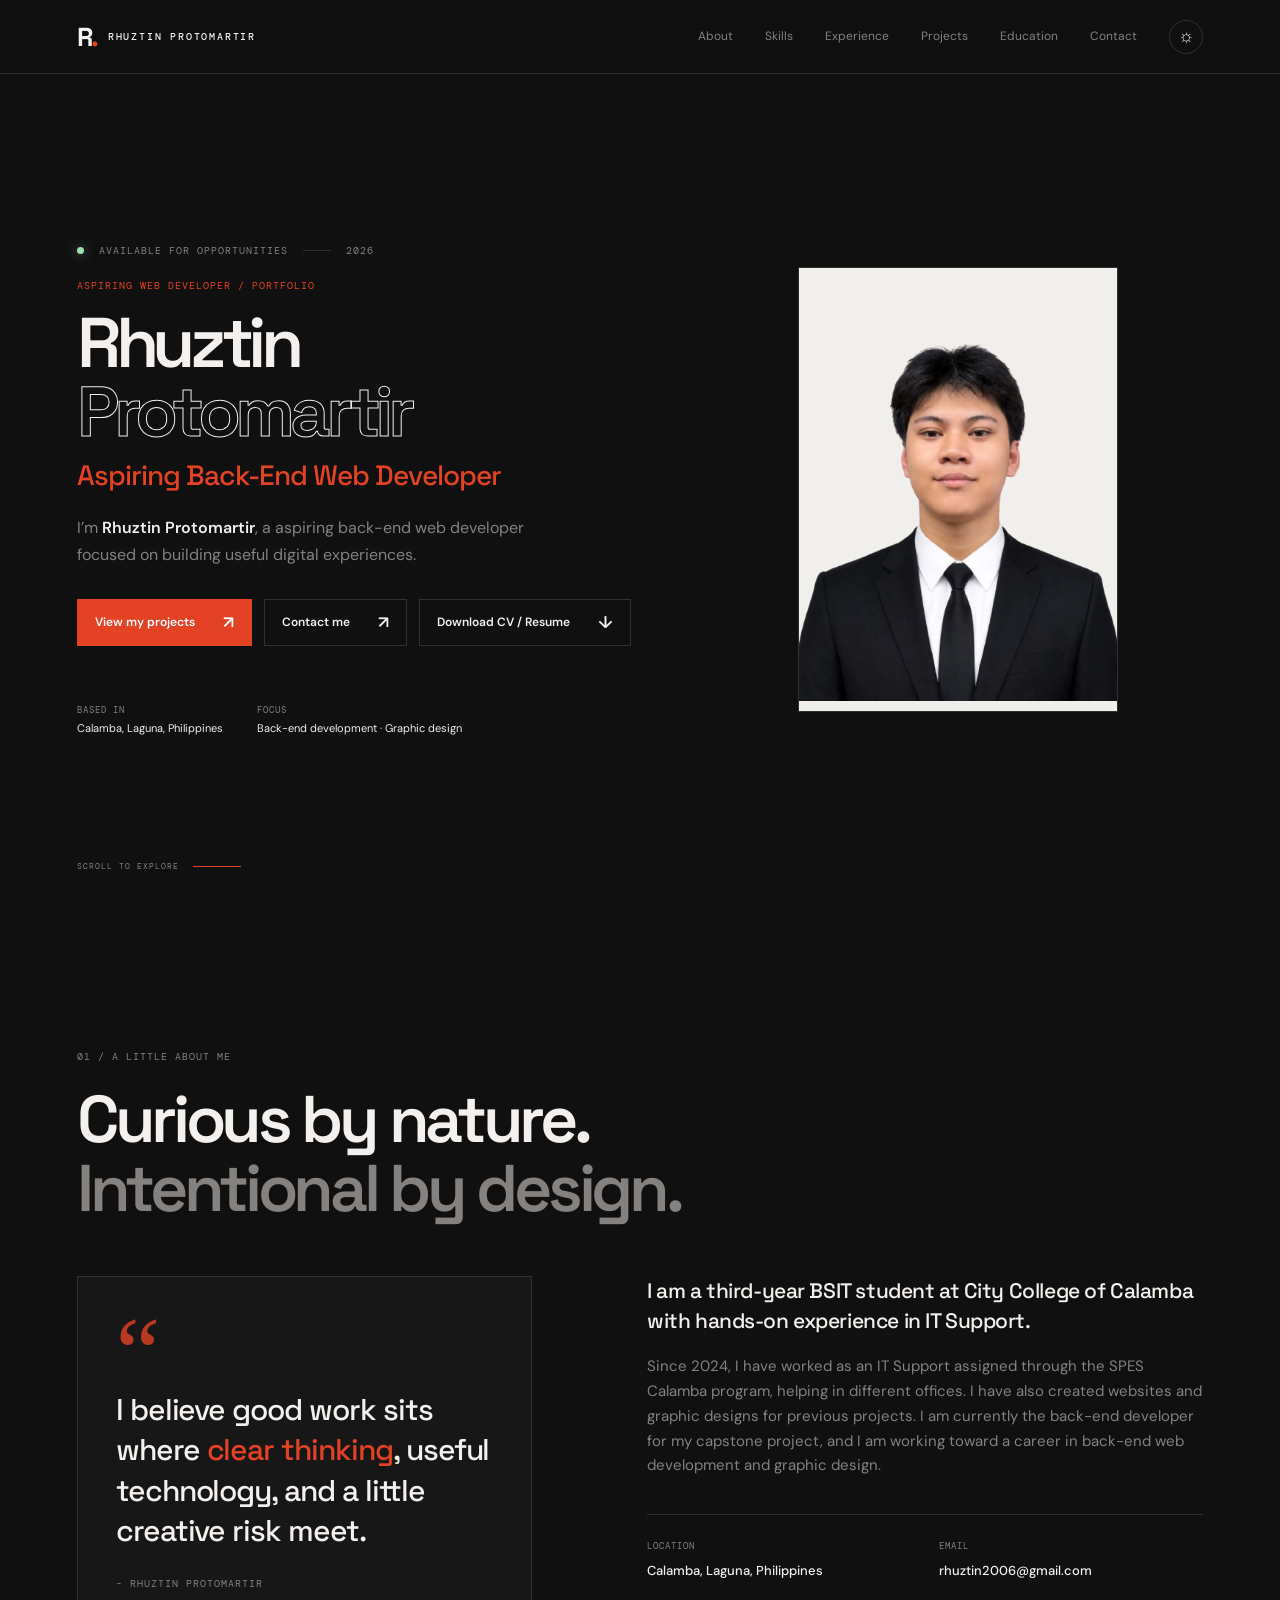
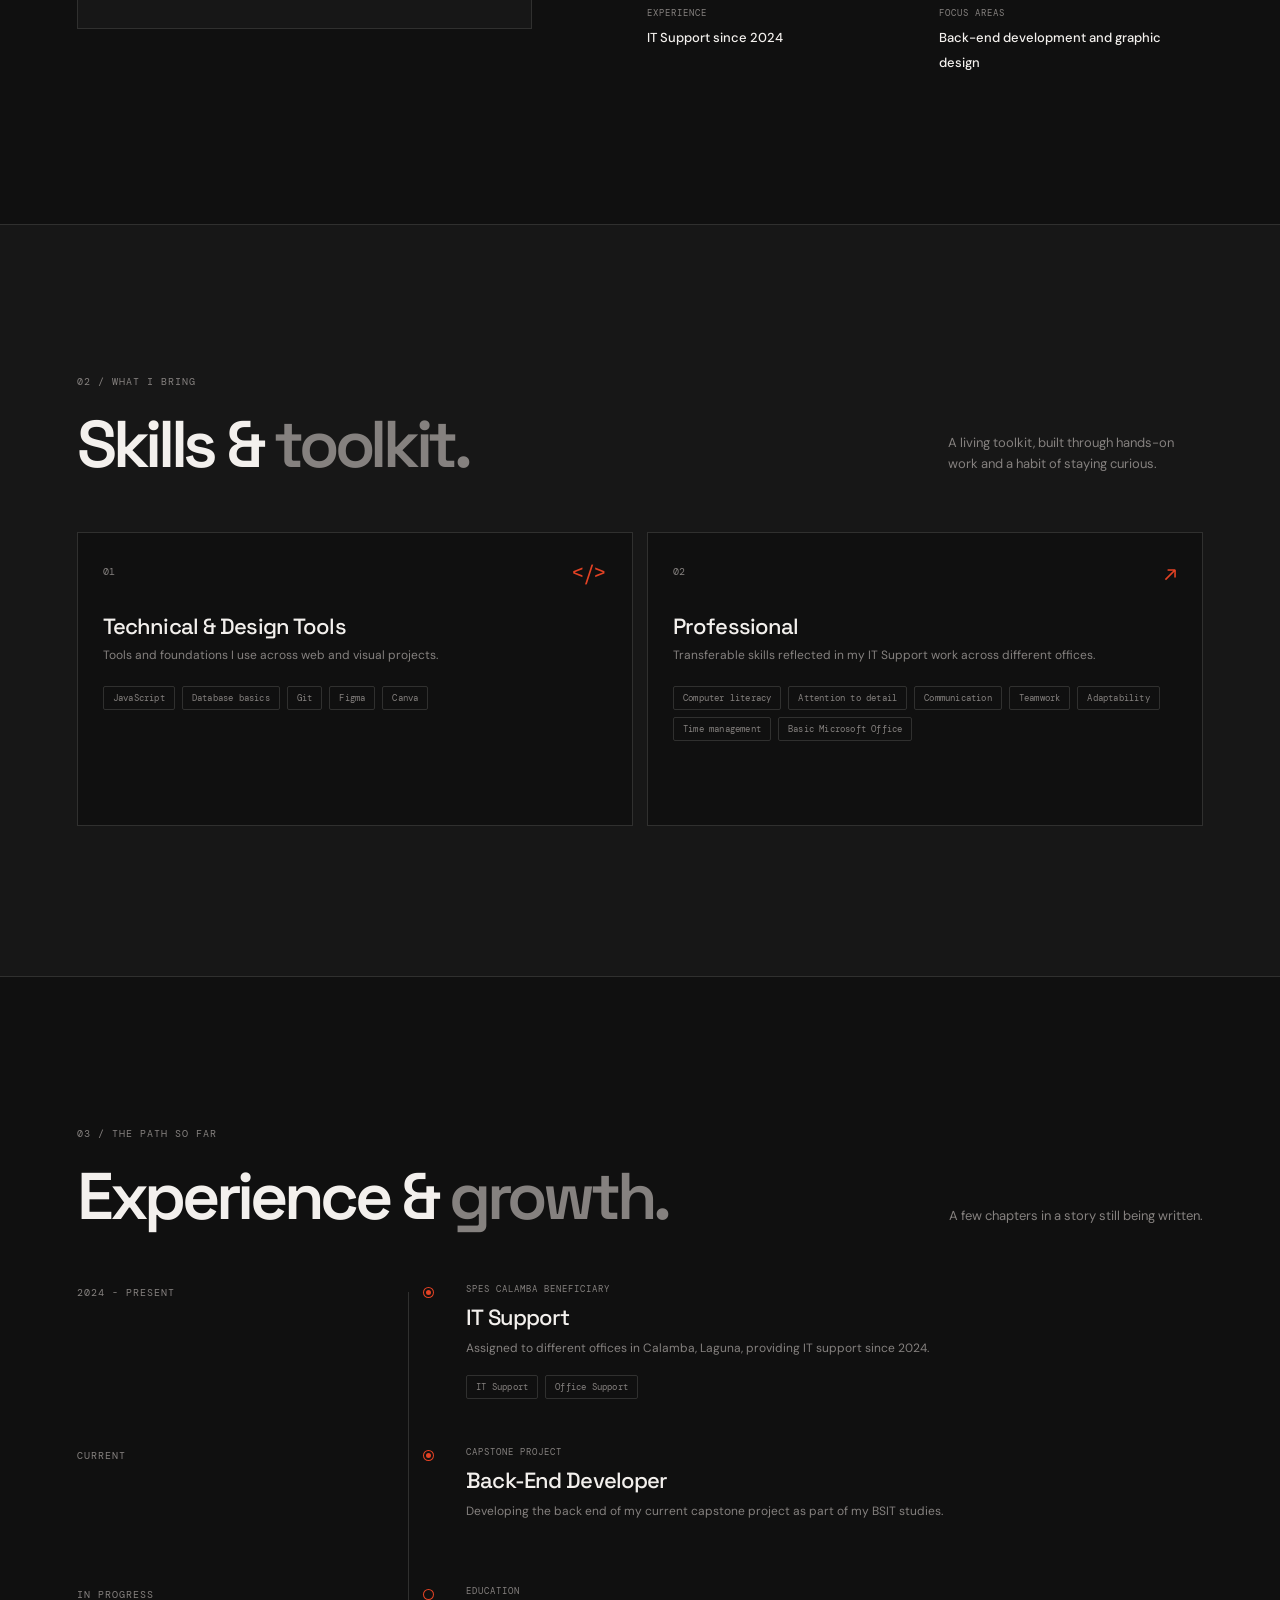
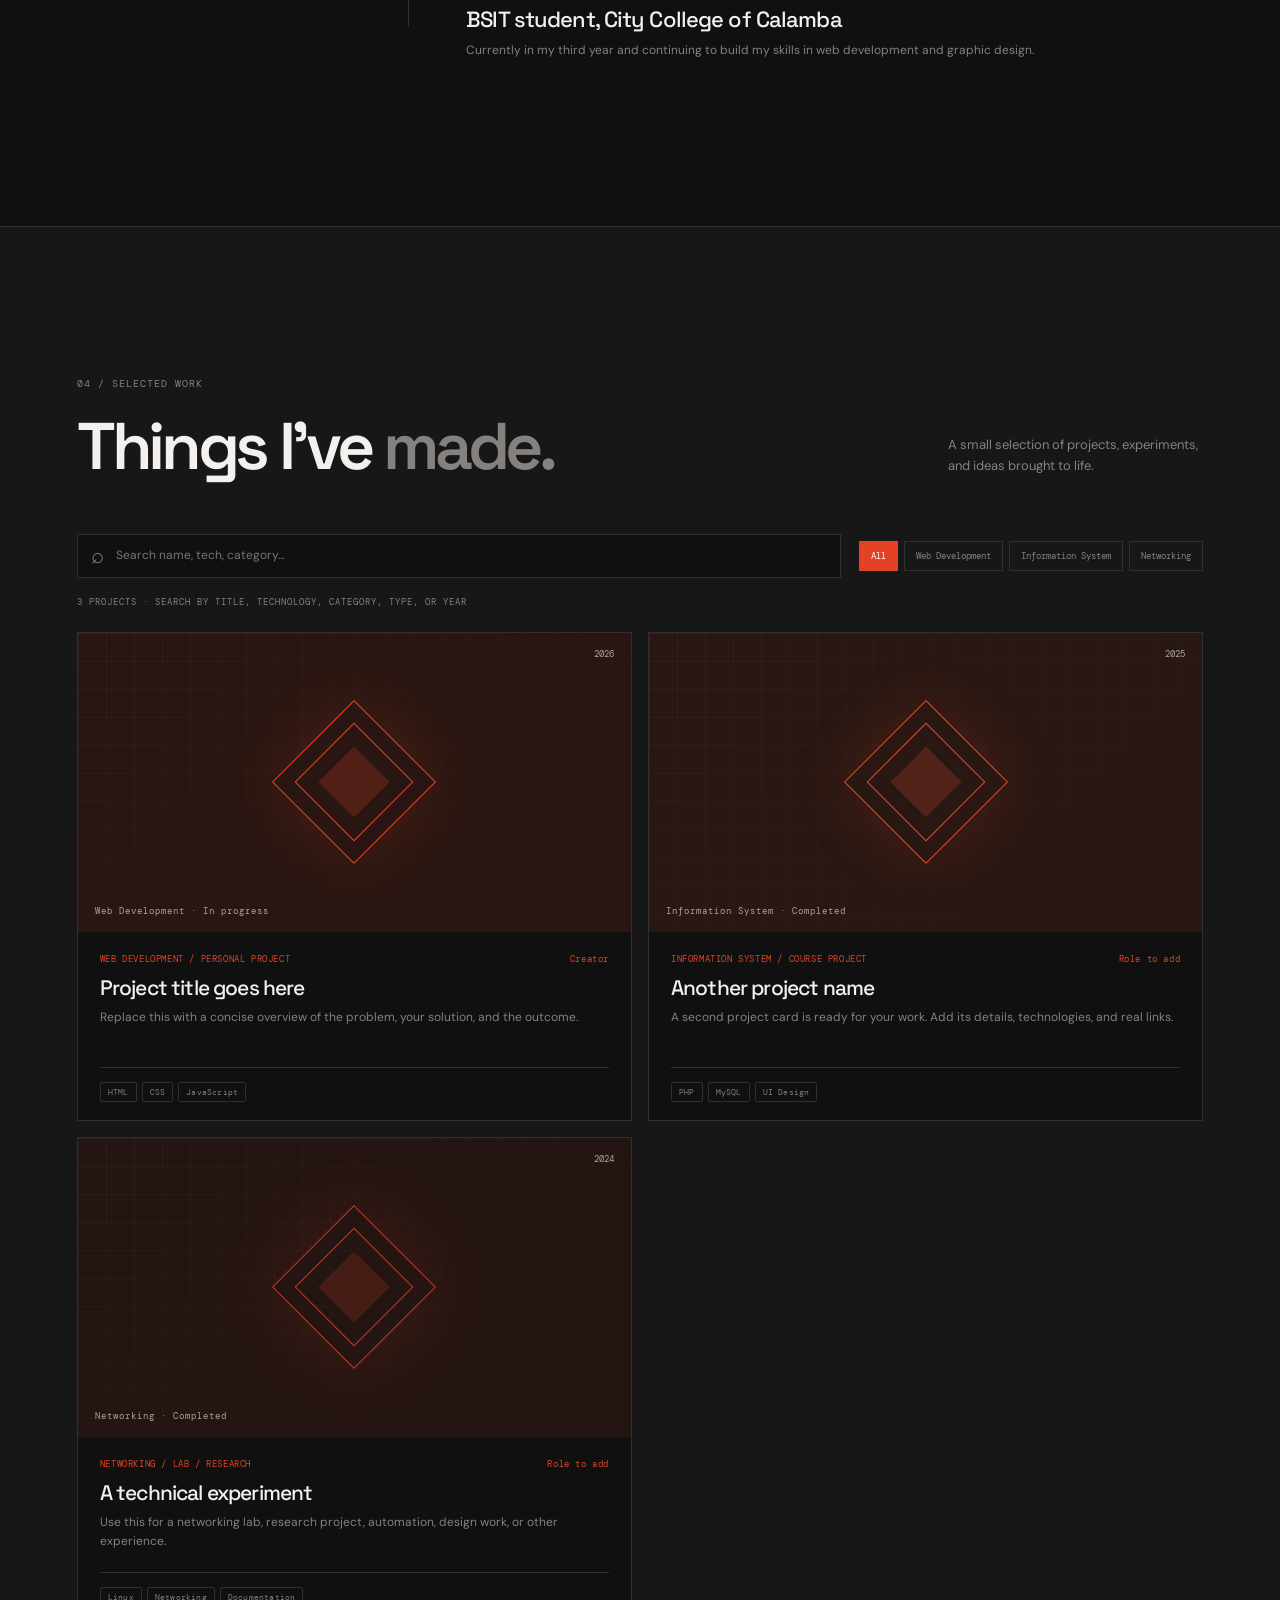
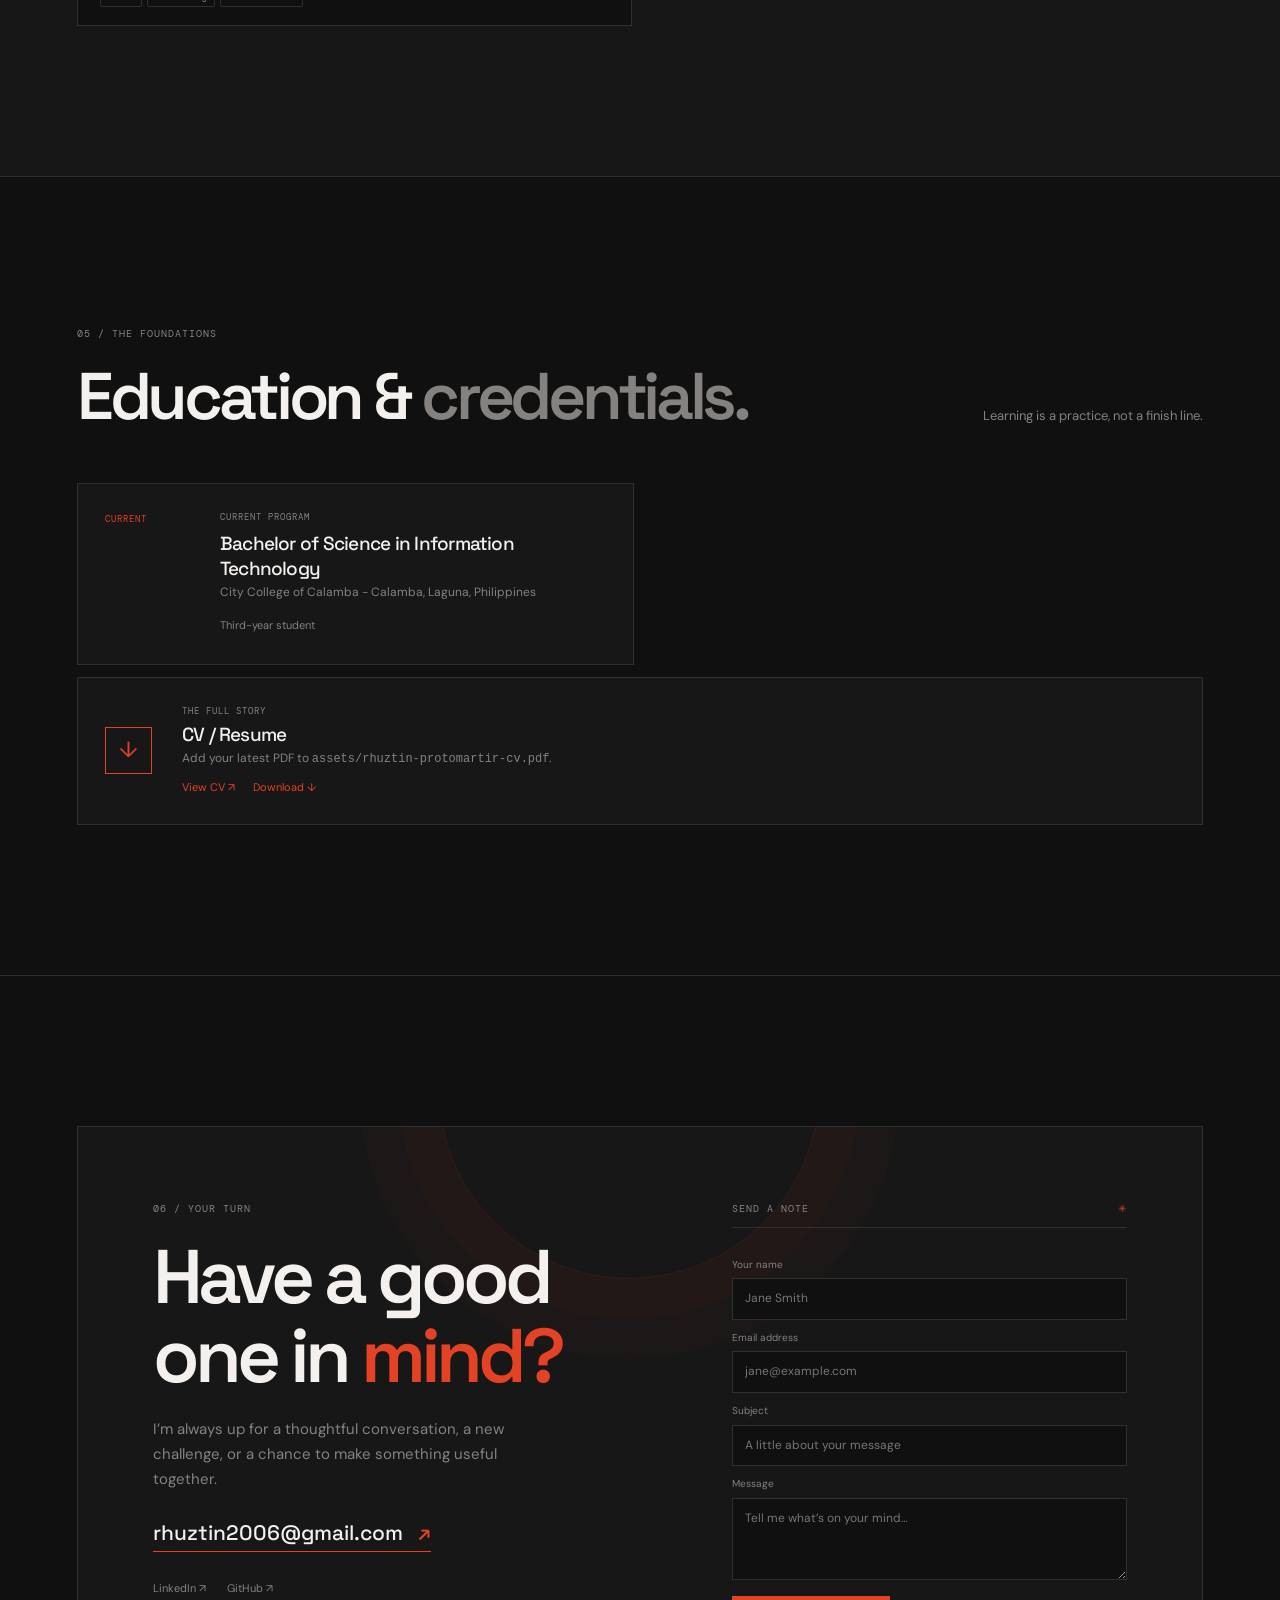
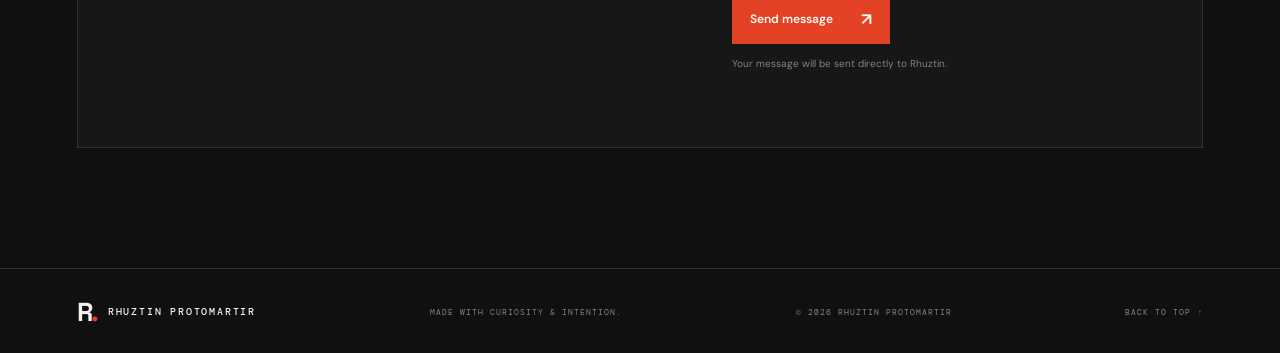
==== index.html @ 4ad75d9d "Replaced Picture" ====
<!doctype html>
<html lang="en">
  <head>
    <meta charset="utf-8">
    <meta name="viewport" content="width=device-width, initial-scale=1">
    <title>Rhuztin Protomartir | Aspiring Back-End Web Developer</title>
    <meta name="description" content="Portfolio of Rhuztin Protomartir, aspiring back-end web developer and graphic designer in Calamba, Laguna.">
    <meta name="keywords" content="portfolio, web development, design, technology">
    <meta name="theme-color" content="#101010">
    <meta property="og:type" content="website">
    <meta property="og:title" content="Rhuztin Protomartir | Aspiring Back-End Web Developer">
    <meta property="og:description" content="Selected work, skills, and experience from Rhuztin Protomartir.">
    <link rel="canonical" href="https://example.com/">
    <link rel="icon" href="assets/favicon.svg" type="image/svg+xml">
    <link rel="stylesheet" href="css/styles.css">
    <script>
      try {
        document.documentElement.dataset.theme =
          localStorage.getItem('portfolio-theme') || 'dark';
      } catch (error) {
        // Storage may be unavailable in private browsing contexts.
      }
    </script>
  </head>
  <body>
    <a class="skip-link" href="#main">Skip to content</a>

    <header class="site-header">
      <a class="brand" href="#home" aria-label="Rhuztin Protomartir, home">
        <span class="brand-mark">R<span>.</span></span>
        <span class="brand-name">RHUZTIN PROTOMARTIR</span>
      </a>

      <button class="menu-toggle" aria-label="Open navigation" aria-expanded="false">
        <span></span>
        <span></span>
      </button>

      <nav class="nav" aria-label="Main navigation">
        <a href="#about">About</a>
        <a href="#skills">Skills</a>
        <a href="#experience">Experience</a>
        <a href="#projects">Projects</a>
        <a href="#education">Education</a>
        <a href="#contact">Contact</a>
        <button class="theme-toggle" aria-label="Switch to light mode" title="Switch theme">
          <span class="theme-icon">☼</span>
        </button>
      </nav>
    </header>

    <main id="main">
      <section class="hero section-wrap" id="home">
        <div class="hero-copy">
          <p class="eyebrow">
            <span class="status-dot"></span>
            AVAILABLE FOR OPPORTUNITIES
            <span class="eyebrow-line"></span>
            2026
          </p>
          <p class="hero-kicker">ASPIRING WEB DEVELOPER / PORTFOLIO</p>
          <h1>
            Rhuztin<br>
            <span class="outline-text">Protomartir</span><br>

          </h1>
          <p class="hero-role">Aspiring Back-End Web Developer</p>
          <p class="hero-intro">
            I’m <strong>Rhuztin Protomartir</strong>, a aspiring back-end web developer focused on building useful digital experiences.
          </p>
          <div class="hero-actions">
            <a class="button button-primary" href="#projects">
              View my projects <span>↗</span>
            </a>
            <a class="button button-quiet" href="#contact">
              Contact me <span>↗</span>
            </a>
            <a class="button button-quiet" href="assets/rhuztin-protomartir-cv.pdf" download>
              Download CV / Resume <span>↓</span>
            </a>
          </div>
          <div class="hero-meta">
            <span>BASED IN<strong>Calamba, Laguna, Philippines</strong></span>
            <span>FOCUS<strong>Back-end development · Graphic design</strong></span>
          </div>
        </div>

        <div class="hero-art profile-art">
          <img class="profile-photo" src="assets/rhuztin-protomartir.png" alt="Professional portrait of Rhuztin Protomartir">
        </div>

        <a class="scroll-cue" href="#about">
          <span>SCROLL TO EXPLORE</span>
          <span class="scroll-line"></span>
        </a>
      </section>

      <section class="about section-wrap section-pad" id="about">
  <div class="section-heading">
    <p class="eyebrow">01 / A LITTLE ABOUT ME</p>
    <h2>Curious by nature.<br><span class="muted">Intentional by design.</span></h2>
  </div>
  <div class="about-grid">
    <div class="about-note">
      <span class="note-mark">“</span>
      <p>I believe good work sits where <em>clear thinking</em>, useful technology, and a little creative risk meet.</p>
      <span class="note-signature">- RHUZTIN PROTOMARTIR</span>
    </div>
    <div class="about-copy">
      <p class="lead">I am a third-year BSIT student at City College of Calamba with hands-on experience in IT Support.</p>
      <p>Since 2024, I have worked as an IT Support assigned through the SPES Calamba program, helping in different offices. I have also created websites and graphic designs for previous projects. I am currently the back-end developer for my capstone project, and I am working toward a career in back-end web development and graphic design.</p>
      <div class="facts-grid">
        <div><span>LOCATION</span><strong>Calamba, Laguna, Philippines</strong></div>
        <div><span>EMAIL</span><strong><a href="mailto:rhuztin2006@gmail.com">rhuztin2006@gmail.com</a></strong></div>
        <div><span>EXPERIENCE</span><strong>IT Support since 2024</strong></div>
        <div><span>FOCUS AREAS</span><strong>Back-end development and graphic design</strong></div>
      </div>
    </div>
  </div>
</section>

      <section class="skills section-wrap section-pad" id="skills">
        <div class="section-heading heading-row">
          <div>
            <p class="eyebrow">02 / WHAT I BRING</p>
            <h2>Skills &amp; <span class="muted">toolkit.</span></h2>
          </div>
          <p class="section-aside">A living toolkit, built through hands-on work and a habit of staying curious.</p>
        </div>
        <div class="skill-groups">
  <article class="skill-group">
    <div class="group-top"><span>01</span><span class="group-icon">&lt;/&gt;</span></div>
    <h3>Technical &amp; Design Tools</h3>
    <p>Tools and foundations I use across web and visual projects.</p>
    <div class="tags">
      <span>JavaScript</span>
      <span>Database basics</span>
      <span>Git</span>
      <span>Figma</span>
      <span>Canva</span>
    </div>
  </article>
  <article class="skill-group">
    <div class="group-top"><span>02</span><span class="group-icon">↗</span></div>
    <h3>Professional</h3>
    <p>Transferable skills reflected in my IT Support work across different offices.</p>
    <div class="tags">
      <span>Computer literacy</span>
      <span>Attention to detail</span>
      <span>Communication</span>
      <span>Teamwork</span>
      <span>Adaptability</span>
      <span>Time management</span>
      <span>Basic Microsoft Office</span>
    </div>
  </article>
</div>
      </section>

      <section class="experience section-wrap section-pad" id="experience">
  <div class="section-heading heading-row">
    <div>
      <p class="eyebrow">03 / THE PATH SO FAR</p>
      <h2>Experience &amp; <span class="muted">growth.</span></h2>
    </div>
    <p class="section-aside">A few chapters in a story still being written.</p>
  </div>
  <div class="timeline">
    <article class="timeline-item">
      <div class="timeline-date">2024 - PRESENT</div>
      <div class="timeline-marker"></div>
      <div class="timeline-content">
        <p class="eyebrow">SPES CALAMBA BENEFICIARY</p>
        <h3>IT Support</h3>
        <p>Assigned to different offices in Calamba, Laguna, providing IT support since 2024.</p>
        <div class="tags"><span>IT Support</span><span>Office Support</span></div>
      </div>
    </article>
    <article class="timeline-item">
      <div class="timeline-date">CURRENT</div>
      <div class="timeline-marker"></div>
      <div class="timeline-content">
        <p class="eyebrow">CAPSTONE PROJECT</p>
        <h3>Back-End Developer</h3>
        <p>Developing the back end of my current capstone project as part of my BSIT studies.</p>
      </div>
    </article>
    <article class="timeline-item">
      <div class="timeline-date">IN PROGRESS</div>
      <div class="timeline-marker marker-hollow"></div>
      <div class="timeline-content">
        <p class="eyebrow">EDUCATION</p>
        <h3>BSIT student, City College of Calamba</h3>
        <p>Currently in my third year and continuing to build my skills in web development and graphic design.</p>
      </div>
    </article>
  </div>
</section>

      <section class="projects section-wrap section-pad" id="projects">
        <div class="section-heading heading-row">
          <div>
            <p class="eyebrow">04 / SELECTED WORK</p>
            <h2>Things I’ve <span class="muted">made.</span></h2>
          </div>
          <p class="section-aside">A small selection of projects, experiments, and ideas brought to life.</p>
        </div>
        <div class="project-tools">
          <label class="search-box">
            <span aria-hidden="true">⌕</span>
            <input id="project-search" type="search" placeholder="Search name, tech, category…" aria-label="Search projects">
          </label>
          <div class="filter-list" id="project-filters" aria-label="Filter projects by category"></div>
          <span class="result-count" id="result-count" aria-live="polite"></span>
        </div>
        <div class="project-grid" id="project-grid"></div>
        <p class="empty-state" id="empty-state" hidden>No projects match that search. Try another term or filter.</p>
      </section>

      <section class="education section-wrap section-pad" id="education">
  <div class="section-heading heading-row">
    <div>
      <p class="eyebrow">05 / THE FOUNDATIONS</p>
      <h2>Education &amp; <span class="muted">credentials.</span></h2>
    </div>
    <p class="section-aside">Learning is a practice, not a finish line.</p>
  </div>
  <div class="education-grid">
    <article class="education-card">
      <span class="edu-year">CURRENT</span>
      <div>
        <p class="eyebrow">CURRENT PROGRAM</p>
        <h3>Bachelor of Science in Information Technology</h3>
        <p>City College of Calamba - Calamba, Laguna, Philippines</p>
        <span class="edu-detail">Third-year student</span>
      </div>
    </article>
    <article class="education-card cv-card">
      <span class="cv-icon">↓</span>
      <div>
        <p class="eyebrow">THE FULL STORY</p>
        <h3>CV / Resume</h3>
        <p>Add your latest PDF to <code>assets/rhuztin-protomartir-cv.pdf</code>.</p>
        <div class="cv-actions">
          <a class="text-link" href="assets/rhuztin-protomartir-cv.pdf" target="_blank" rel="noopener">View CV ↗</a>
          <a class="text-link" href="assets/rhuztin-protomartir-cv.pdf" download>Download ↓</a>
        </div>
      </div>
    </article>
  </div>
</section>

      <section class="contact section-wrap section-pad" id="contact">
        <div class="contact-panel">
          <div class="contact-copy">
            <p class="eyebrow">06 / YOUR TURN</p>
            <h2>Have a good<br>one in <span class="accent">mind?</span></h2>
            <p>I’m always up for a thoughtful conversation, a new challenge, or a chance to make something useful together.</p>
            <a class="contact-email" href="mailto:rhuztin2006@gmail.com">rhuztin2006@gmail.com <span>↗</span></a>
            <div class="social-links">
              <a href="https://www.linkedin.com/" target="_blank" rel="noopener">LinkedIn ↗</a>
              <a href="https://github.com/" target="_blank" rel="noopener">GitHub ↗</a>
            </div>
          </div>
          <form class="contact-form" id="contact-form">
            <p class="form-heading">SEND A NOTE <span>✳</span></p>
            <label for="contact-name">Your name</label>
            <input id="contact-name" name="name" autocomplete="name" required maxlength="100" placeholder="Jane Smith">
            <label for="contact-email">Email address</label>
            <input id="contact-email" name="email" type="email" autocomplete="email" required maxlength="254" placeholder="jane@example.com">
            <label for="contact-subject">Subject</label>
            <input id="contact-subject" name="subject" required maxlength="120" placeholder="A little about your message">
            <label for="contact-message">Message</label>
            <textarea id="contact-message" name="message" rows="3" required maxlength="2000" placeholder="Tell me what’s on your mind…"></textarea>
            <div class="honeypot" aria-hidden="true">
              <label for="website">Leave this field blank</label>
              <input id="website" name="website" tabindex="-1" autocomplete="off">
            </div>
            <button class="button button-primary" type="submit">Send message <span>↗</span></button>
            <p class="form-note">Your message will be sent directly to Rhuztin.</p>
          </form>
        </div>
      </section>
    </main>

    <footer class="site-footer">
      <a class="brand" href="#home">
        <span class="brand-mark">R<span>.</span></span>
        <span class="brand-name">RHUZTIN PROTOMARTIR</span>
      </a>
      <span class="footer-note">MADE WITH CURIOSITY &amp; INTENTION.</span>
      <span class="footer-copy">© <span id="year">2026</span> RHUZTIN PROTOMARTIR</span>
      <a class="back-top" href="#home">BACK TO TOP ↑</a>
    </footer>

    <div class="toast" id="toast" role="status" aria-live="polite"></div>
    <script src="js/projects.js"></script>
    <script src="js/app.js"></script>
  </body>
</html>
---- css/styles.css ----
﻿@import url('https://fonts.googleapis.com/css2?family=DM+Mono:wght@400;500&family=DM+Sans:wght@400;500;600;700&family=Space+Grotesk:wght@400;500;600;700&display=swap');
:root {
  color-scheme: dark;
  --bg: #101010;
  --surface: #171717;
  --surface2: #1c1c1c;
  --text: #f3f0ed;
  --muted: #85817f;
  --line: #30302f;
  --red: #e34224;
  --red-soft: #f05a3a;
  --green: #9cdfac;
  --display: 'Space Grotesk',sans-serif;
  --body: 'DM Sans',sans-serif;
  --mono: 'DM Mono',monospace;
  --pad: clamp(22px,6vw,88px);
}
:root[data-theme="light"] {
  color-scheme: light;
  --bg: #f5f3f0;
  --surface: #fff;
  --surface2: #eeece8;
  --text: #171615;
  --muted: #77716d;
  --line: #dedbd6;
  --red: #c9361d;
  --red-soft: #a92b18;
  --green: #337943;
}
* {
  box-sizing: border-box
}
html {
  scroll-behavior: smooth;
  scroll-padding-top: 86px
}
body {
  margin: 0;
  background: var(--bg);
  color: var(--text);
  font: 15px/1.65 var(--body);
  transition: background .25s,color .25s
}
a {
  color: inherit;
  text-decoration: none
}
button,input,textarea {
  font: inherit
}
button {
  color: inherit
}
.skip-link {
  position: fixed;
  top: -60px;
  left: 18px;
  z-index: 20;
  background: var(--red);
  color: white;
  padding: 10px 16px
}
.skip-link:focus {
  top: 12px
}
.site-header {
  position: sticky;
  z-index: 10;
  top: 0;
  height: 74px;
  padding: 0 var(--pad);
  display: flex;
  align-items: center;
  justify-content: space-between;
  background: color-mix(in srgb,var(--bg) 92%,transparent);
  backdrop-filter: blur(14px);
  border-bottom: 1px solid var(--line)
}
.brand {
  display: inline-flex;
  align-items: center;
  gap: 11px
}
.brand-mark {
  font: 700 26px var(--display);
  letter-spacing: -2px
}
.brand-mark span {
  color: var(--red)
}
.brand-name {
  font: 500 10px var(--mono);
  letter-spacing: 1.8px
}
.nav {
  display: flex;
  align-items: center;
  gap: clamp(15px,2.5vw,34px)
}
.nav>a {
  font-size: 12px;
  color: var(--muted);
  transition: color .2s
}
.nav>a:hover,.nav>a:focus-visible {
  color: var(--text)
}
.theme-toggle,.menu-toggle {
  border: 0;
  background: none;
  cursor: pointer
}
.theme-toggle {
  width: 34px;
  height: 34px;
  border: 1px solid var(--line);
  border-radius: 50%;
  font-size: 18px
}
.theme-toggle:hover {
  color: var(--red);
  border-color: var(--red)
}
.menu-toggle {
  display: none
}
.section-wrap {
  max-width: 1440px;
  margin: 0 auto;
  padding-left: var(--pad);
  padding-right: var(--pad)
}
.hero {
  position: relative;
  min-height: calc(100svh - 74px);
  padding-top: clamp(70px,11vh,126px);
  padding-bottom: 94px;
  display: grid;
  grid-template-columns: 1.1fr .9fr;
  gap: 36px;
  align-items: center
}
.hero-copy {
  position: relative;
  z-index: 1
}
.eyebrow,.hero-kicker,.hero-meta,.art-index,.art-side,.art-caption,.scroll-cue,.timeline-date,.edu-year,.footer-note,.footer-copy,.back-top,.result-count,.form-heading,.note-signature {
  font: 10px var(--mono);
  letter-spacing: 1px
}
.eyebrow {
  color: var(--muted);
  margin: 0 0 22px
}
.status-dot {
  display: inline-block;
  width: 7px;
  height: 7px;
  margin-right: 8px;
  background: var(--green);
  border-radius: 50%;
  box-shadow: 0 0 12px color-mix(in srgb,var(--green) 50%,transparent)
}
.eyebrow-line {
  display: inline-block;
  width: 28px;
  height: 1px;
  margin: 0 8px 3px;
  background: var(--line)
}
.hero-kicker {
  color: var(--red);
  margin: 0 0 17px
}
.hero h1 {
  font: 600 clamp(48px,5.5vw,76px)/.98 var(--display);
  letter-spacing: -.075em;
  margin: 0 0 27px
}
.outline-text {
  color: transparent;
  -webkit-text-stroke: 1px var(--text);
}
.accent {
  color: var(--red)
}
.period {
  color: var(--text)
}
.hero-intro {
  max-width: 475px;
  color: var(--muted);
  font-size: 16px;
  line-height: 1.7
}
.hero-intro strong {
  color: var(--text);
  font-weight: 600
}
.hero-actions {
  display: flex;
  gap: 12px;
  margin-top: 30px
}
.button {
  display: inline-flex;
  align-items: center;
  justify-content: center;
  gap: 28px;
  padding: 13px 17px;
  border: 1px solid var(--line);
  font-size: 12px;
  font-weight: 600;
  cursor: pointer;
  transition: transform .2s,background .2s,color .2s,border-color .2s
}
.button span {
  font-size: 17px;
  line-height: 1
}
.button:hover {
  transform: translateY(-2px)
}
.button-primary {
  background: var(--red);
  color: #fff;
  border-color: var(--red)
}
.button-primary:hover {
  background: var(--red-soft);
  border-color: var(--red-soft)
}
.button-quiet:hover {
  border-color: var(--text)
}
.hero-meta {
  display: flex;
  gap: 34px;
  margin-top: 58px;
  color: var(--muted);
  font-size: 9px
}
.hero-meta strong {
  display: block;
  margin-top: 5px;
  color: var(--text);
  font: 11px var(--body);
  letter-spacing: 0
}
.hero-art {
  position: relative;
  aspect-ratio: .94;
  max-height: 570px;
  background: #171615;
  overflow: hidden;
  border: 1px solid #292624;
  isolation: isolate
}
.art-grid {
  position: absolute;
  inset: 0;
  background-image: linear-gradient(#ffffff09 1px,transparent 1px),linear-gradient(90deg,#ffffff09 1px,transparent 1px);
  background-size: 38px 38px;
  mask-image: linear-gradient(135deg,black,transparent 75%)
}
.art-orbit {
  position: absolute;
  border: 1px solid #e342245c;
  border-radius: 50%;
  left: 50%;
  top: 45%;
  transform: translate(-50%,-50%);
  aspect-ratio: 1
}
.orbit-one {
  width: 78%;
  box-shadow: 0 0 100px #e3422412,inset 0 0 40px #e342240b
}
.orbit-two {
  width: 55%;
  border-color: #e3422487;
  transform: translate(-50%,-50%) rotate(-34deg) scaleY(.65)
}
.art-core {
  position: absolute;
  left: 50%;
  top: 45%;
  transform: translate(-50%,-50%);
  width: 36%;
  aspect-ratio: 1;
  border-radius: 50%;
  background: radial-gradient(circle at 35% 30%,#ff704d,#bf321b 48%,#3a120b 76%);
  box-shadow: 0 0 65px #e3422440;
  display: grid;
  place-items: center
}
.art-core:before,.art-core:after {
  content: "";
  position: absolute;
  inset: 10%;
  border: 1px solid #ffffff37;
  border-radius: 50%
}
.art-core:after {
  inset: 19%;
  border-style: dashed;
  animation: spin 45s linear infinite
}
.art-core span {
  font: 600 clamp(34px,6vw,65px) var(--display);
  letter-spacing: -.12em;
  color: #fff
}
.art-core i {
  position: absolute;
  bottom: -41px;
  color: #f2a08a;
  text-align: center;
  font: 9px/1.5 var(--mono);
  letter-spacing: 1.5px
}
.art-index {
  position: absolute;
  left: 22px;
  top: 19px;
  color: #827a76;
  font-size: 8px
}
.art-side {
  position: absolute;
  right: 17px;
  top: 45%;
  writing-mode: vertical-rl;
  color: #827a76;
  font-size: 8px
}
.art-caption {
  position: absolute;
  left: 22px;
  right: 22px;
  bottom: 19px;
  padding-top: 14px;
  border-top: 1px solid #ffffff23;
  display: flex;
  justify-content: space-between;
  align-items: center;
  color: #eee;
  font-size: 9px;
  line-height: 1.5
}
.caption-arrow {
  color: var(--red);
  font-size: 20px
}
.scroll-cue {
  position: absolute;
  bottom: 29px;
  left: var(--pad);
  display: flex;
  align-items: center;
  gap: 14px;
  color: var(--muted);
  font-size: 8px
}
.scroll-line {
  width: 48px;
  height: 1px;
  background: var(--red)
}
.section-pad {
  padding-top: clamp(86px,12vw,150px);
  padding-bottom: clamp(86px,12vw,150px)
}
.section-heading {
  margin-bottom: 52px
}
.section-heading h2,.contact h2 {
  font: 600 clamp(37px,5.4vw,66px)/1.05 var(--display);
  letter-spacing: -.065em;
  margin: 0
}
.muted {
  color: var(--muted)
}
.heading-row {
  display: flex;
  justify-content: space-between;
  align-items: end;
  gap: 30px
}
.section-aside {
  max-width: 255px;
  margin: 0 0 5px;
  color: var(--muted);
  font-size: 13px
}
.about-grid {
  display: grid;
  grid-template-columns: .9fr 1.1fr;
  gap: clamp(40px,9vw,130px);
  align-items: start
}
.about-note {
  min-height: 280px;
  padding: 38px;
  background: var(--surface);
  border: 1px solid var(--line);
  display: flex;
  flex-direction: column;
  justify-content: space-between
}
.note-mark {
  font: 100px/.75 Georgia;
  color: var(--red);
  opacity: .8
}
.about-note p {
  max-width: 390px;
  margin: 0;
  font: 500 clamp(21px,2.6vw,30px)/1.35 var(--display);
  letter-spacing: -.035em
}
.about-note em {
  color: var(--red);
  font-style: normal
}
.note-signature {
  color: var(--muted);
  margin-top: 25px
}
.lead {
  font: 500 21px/1.45 var(--display);
  letter-spacing: -.02em;
  margin: 0 0 18px
}
.about-copy>p:not(.lead) {
  max-width: 620px;
  color: var(--muted)
}
.facts-grid {
  display: grid;
  grid-template-columns: 1fr 1fr;
  gap: 24px 28px;
  margin-top: 36px;
  padding-top: 25px;
  border-top: 1px solid var(--line)
}
.facts-grid>div span {
  display: block;
  color: var(--muted);
  font: 9px var(--mono);
  letter-spacing: 1px;
  margin-bottom: 6px
}
.facts-grid strong {
  font-size: 13px;
  font-weight: 500
}
.facts-grid a:hover {
  color: var(--red)
}
.skills {
  border-top: 1px solid var(--line);
  border-bottom: 1px solid var(--line);
  background: var(--surface)
}
.skill-groups {
  display: grid;
  grid-template-columns: repeat(2,minmax(0,1fr));
  gap: 14px
}
.skill-group {
  min-height: 294px;
  padding: 25px;
  background: var(--bg);
  border: 1px solid var(--line);
  transition: border-color .2s,transform .2s
}
.skill-group:hover {
  border-color: #e3422477;
  transform: translateY(-3px)
}
.group-top {
  display: flex;
  justify-content: space-between;
  align-items: center;
  color: var(--muted);
  font: 10px var(--mono)
}
.group-icon {
  color: var(--red);
  font: 22px var(--display)
}
.skill-group h3,.timeline-content h3,.education-card h3 {
  font: 500 22px var(--display);
  letter-spacing: -.04em;
  margin: 26px 0 6px
}
.skill-group>p,.timeline-content>p:not(.eyebrow),.education-card>div>p:not(.eyebrow) {
  font-size: 12px;
  color: var(--muted);
  margin: 0 0 20px
}
.tags {
  display: flex;
  flex-wrap: wrap;
  gap: 7px
}
.tags span {
  padding: 5px 9px;
  border: 1px solid var(--line);
  border-radius: 2px;
  color: var(--muted);
  font: 9px var(--mono);
  letter-spacing: .2px
}
.timeline {
  position: relative;
  display: grid;
  gap: 0
}
.timeline:before {
  content: "";
  position: absolute;
  left: calc(28% + 16px);
  top: 9px;
  bottom: 49px;
  width: 1px;
  background: var(--line)
}
.timeline-item {
  display: grid;
  grid-template-columns: 28% 34px 1fr;
  gap: 20px;
  padding-bottom: 47px
}
.timeline-item:last-child {
  padding-bottom: 0
}
.timeline-date {
  color: var(--muted);
  padding-top: 3px
}
.timeline-marker {
  position: relative;
  z-index: 1;
  width: 9px;
  height: 9px;
  margin-top: 5px;
  margin-left: 12px;
  background: var(--red);
  border: 2px solid var(--bg);
  box-shadow: 0 0 0 1px var(--red);
  border-radius: 50%
}
.marker-hollow {
  background: var(--bg)
}
.timeline-content .eyebrow {
  font-size: 9px;
  margin: 0
}
.timeline-content h3 {
  margin: 8px 0
}
.timeline-content>p:not(.eyebrow) {
  max-width: 600px;
  margin: 0 0 16px
}
.projects {
  background: var(--surface);
  border-top: 1px solid var(--line);
  border-bottom: 1px solid var(--line)
}
.project-tools {
  display: grid;
  grid-template-columns: minmax(240px,1fr) auto;
  gap: 18px;
  align-items: center;
  margin-bottom: 24px
}
.search-box {
  height: 44px;
  display: flex;
  align-items: center;
  gap: 10px;
  padding: 0 13px;
  border: 1px solid var(--line);
  background: var(--bg);
  color: var(--muted)
}
.search-box>span {
  font-size: 22px
}
.search-box input {
  width: 100%;
  background: none;
  border: 0;
  outline: none;
  color: var(--text);
  font-size: 12px
}
.search-box:focus-within {
  border-color: var(--red)
}
.filter-list {
  display: flex;
  gap: 6px;
  flex-wrap: wrap
}
.filter-button {
  padding: 8px 11px;
  border: 1px solid var(--line);
  background: transparent;
  color: var(--muted);
  font: 9px var(--mono);
  cursor: pointer
}
.filter-button:hover,.filter-button[aria-pressed="true"] {
  background: var(--red);
  border-color: var(--red);
  color: white
}
.result-count {
  grid-column: 1/-1;
  color: var(--muted);
  font-size: 9px
}
.project-grid {
  display: grid;
  grid-template-columns: repeat(2,1fr);
  gap: 16px
}
.project-card {
  display: flex;
  flex-direction: column;
  background: var(--bg);
  border: 1px solid var(--line);
  transition: transform .25s,border-color .2s
}
.project-card:hover {
  transform: translateY(-4px);
  border-color: #e3422488
}
.project-art {
  position: relative;
  aspect-ratio: 1.85;
  overflow: hidden;
  background: var(--art-bg,#241615);
  display: grid;
  place-items: center
}
.project-art:before {
  content: "";
  position: absolute;
  inset: 0;
  background-image: linear-gradient(#ffffff09 1px,transparent 1px),linear-gradient(90deg,#ffffff09 1px,transparent 1px);
  background-size: 28px 28px;
  mask-image: linear-gradient(135deg,black,transparent 83%)
}
.project-shape {
  position: relative;
  width: 116px;
  height: 116px;
  border: 1px solid var(--art-color,#e34224);
  transform: rotate(45deg);
  box-shadow: 0 0 65px color-mix(in srgb,var(--art-color,#e34224) 20%,transparent)
}
.project-shape:before,.project-shape:after {
  content: "";
  position: absolute;
  border: 1px solid var(--art-color,#e34224);
  inset: 15px
}
.project-shape:after {
  inset: 32px;
  background: var(--art-color,#e34224);
  opacity: .22
}
.project-art-label {
  position: absolute;
  bottom: 15px;
  left: 17px;
  color: #fff9;
  font: 9px var(--mono);
  letter-spacing: 1px
}
.project-year {
  position: absolute;
  right: 17px;
  top: 15px;
  color: #fff9;
  font: 9px var(--mono)
}
.project-info {
  padding: 21px 22px 18px
}
.project-meta {
  display: flex;
  justify-content: space-between;
  gap: 12px;
  color: var(--red);
  font: 9px var(--mono);
  letter-spacing: .6px
}
.project-info h3 {
  font: 500 21px var(--display);
  letter-spacing: -.04em;
  margin: 9px 0 7px
}
.project-info>p {
  max-width: 560px;
  min-height: 42px;
  color: var(--muted);
  font-size: 12px;
  line-height: 1.6;
  margin: 0 0 17px
}
.project-foot {
  display: flex;
  justify-content: space-between;
  align-items: center;
  gap: 12px;
  padding-top: 14px;
  border-top: 1px solid var(--line)
}
.project-foot .tags {
  gap: 5px
}
.project-foot .tags span {
  font-size: 8px;
  padding: 4px 7px
}
.project-link {
  flex: none;
  font: 10px var(--mono);
  color: var(--text)
}
.project-link:hover {
  color: var(--red)
}
.project-link.disabled {
  color: var(--muted);
  opacity: .5;
  cursor: default
}
.empty-state {
  padding: 45px 0;
  color: var(--muted);
  text-align: center
}
.education {
  border-bottom: 1px solid var(--line)
}
.education-grid {
  display: grid;
  grid-template-columns: 1fr 1fr;
  gap: 12px
}
.education-card {
  position: relative;
  display: flex;
  gap: 30px;
  min-height: 175px;
  padding: 27px;
  background: var(--surface);
  border: 1px solid var(--line)
}
.edu-year {
  flex: none;
  width: 85px;
  color: var(--red);
  padding-top: 2px;
  font-size: 9px
}
.education-card .eyebrow {
  font-size: 9px;
  margin: 0
}
.education-card h3 {
  margin: 8px 0 2px;
  font-size: 19px
}
.education-card>div>p:not(.eyebrow) {
  margin: 0 0 9px
}
.edu-detail {
  color: var(--muted);
  font-size: 11px
}
.edu-symbol {
  position: absolute;
  right: 22px;
  top: 23px;
  color: var(--red);
  font-size: 21px
}
.cv-card {
  grid-column: 1/-1;
  min-height: 132px;
  align-items: center
}
.cv-icon {
  display: grid;
  place-items: center;
  flex: none;
  width: 47px;
  height: 47px;
  border: 1px solid var(--red);
  color: var(--red);
  font-size: 22px
}
.cv-card h3 {
  margin-top: 5px
}
.cv-actions {
  display: flex;
  gap: 18px;
  margin-top: 9px
}
.text-link {
  font-size: 11px;
  color: var(--red)
}
.text-link:hover {
  text-decoration: underline
}
.contact {
  padding-bottom: clamp(75px,10vw,120px)
}
.contact-panel {
  display: grid;
  grid-template-columns: 1fr .85fr;
  gap: clamp(35px,9vw,120px);
  padding: clamp(30px,6vw,75px);
  background: var(--surface);
  border: 1px solid var(--line);
  position: relative;
  overflow: hidden
}
.contact-panel:after {
  content: "";
  position: absolute;
  width: 380px;
  height: 380px;
  right: 34%;
  top: -230px;
  border: 1px solid #e3422423;
  border-radius: 50%;
  box-shadow: 0 0 0 40px #e3422408,0 0 0 80px #e3422405;
  pointer-events: none
}
.contact-copy,.contact-form {
  position: relative;
  z-index: 1
}
.contact h2 {
  font-size: clamp(45px,6vw,76px)
}
.contact-copy>p:not(.eyebrow) {
  max-width: 390px;
  color: var(--muted);
  margin: 21px 0 28px
}
.contact-email {
  display: inline-flex;
  gap: 15px;
  align-items: center;
  font: 500 clamp(16px,2vw,21px) var(--display);
  border-bottom: 1px solid var(--red);
  padding-bottom: 5px
}
.contact-email span {
  color: var(--red)
}
.social-links {
  display: flex;
  gap: 21px;
  margin-top: 27px
}
.social-links a {
  color: var(--muted);
  font-size: 11px
}
.social-links a:hover {
  color: var(--red)
}
.contact-form {
  display: flex;
  flex-direction: column
}
.form-heading {
  display: flex;
  justify-content: space-between;
  border-bottom: 1px solid var(--line);
  padding-bottom: 12px;
  margin: 0 0 19px;
  color: var(--muted)
}
.form-heading span {
  color: var(--red)
}
.contact-form label {
  margin: 10px 0 5px;
  color: var(--muted);
  font-size: 10px
}
.contact-form input,.contact-form textarea {
  width: 100%;
  resize: vertical;
  padding: 10px 12px;
  background: var(--bg);
  border: 1px solid var(--line);
  color: var(--text);
  font-size: 12px;
  outline: none
}
.contact-form input:focus,.contact-form textarea:focus {
  border-color: var(--red)
}
.contact-form textarea {
  min-height: 82px
}
.contact-form .button {
  align-self: flex-start;
  margin-top: 16px
}
.form-note {
  margin: 12px 0 0;
  color: var(--muted);
  font-size: 10px
}
.honeypot {
  position: absolute;
  left: -10000px;
  width: 1px;
  height: 1px;
  overflow: hidden
}
.site-footer {
  min-height: 86px;
  padding: 20px var(--pad);
  border-top: 1px solid var(--line);
  display: flex;
  align-items: center;
  justify-content: space-between;
  gap: 20px
}
.footer-note,.footer-copy,.back-top {
  color: var(--muted);
  font-size: 8px
}
.back-top:hover {
  color: var(--red)
}
.toast {
  position: fixed;
  z-index: 30;
  bottom: 24px;
  left: 50%;
  transform: translate(-50%,20px);
  padding: 12px 18px;
  background: var(--red);
  color: white;
  font-size: 12px;
  opacity: 0;
  pointer-events: none;
  transition: .25s
}
.toast.visible {
  opacity: 1;
  transform: translate(-50%,0)
}
:focus-visible {
  outline: 2px solid var(--red);
  outline-offset: 4px
}
::selection {
  background: var(--red);
  color: #fff
}
@keyframes spin {
  to {
    transform: rotate(360deg)
  }
}
@media(max-width:900px) {
  .hero {
    grid-template-columns: 1fr .8fr;
    gap: 20px
  }
  .hero h1 {
    font-size: clamp(46px,6.5vw,68px)
  }
  .hero-art {
    max-height: 440px
  }
  .nav {
    gap: 14px
  }
  .nav>a {
    font-size: 11px
  }
  .project-tools {
    grid-template-columns: 1fr
  }
  .filter-list {
    grid-row: 2
  }
  .result-count {
    grid-row: 3
  }
  .contact-panel {
    gap: 40px
  }
  .timeline:before {
    left: calc(24% + 16px)
  }
  .timeline-item {
    grid-template-columns: 24% 34px 1fr
  }
}
@media(max-width:680px) {
  html {
    scroll-padding-top: 70px
  }
  .site-header {
    height: 66px
  }
  .menu-toggle {
    display: flex;
    flex-direction: column;
    gap: 5px;
    padding: 10px
  }
  .menu-toggle span {
    display: block;
    width: 20px;
    height: 1px;
    background: var(--text);
    transition: transform .2s
  }
  .menu-toggle[aria-expanded="true"] span:first-child {
    transform: translateY(3px) rotate(45deg)
  }
  .menu-toggle[aria-expanded="true"] span:last-child {
    transform: translateY(-3px) rotate(-45deg)
  }
  .nav {
    position: absolute;
    top: 65px;
    left: 0;
    right: 0;
    padding: 14px var(--pad) 22px;
    display: none;
    flex-direction: column;
    align-items: stretch;
    gap: 0;
    background: var(--bg);
    border-bottom: 1px solid var(--line)
  }
  .nav.open {
    display: flex
  }
  .nav>a {
    padding: 11px 0;
    border-bottom: 1px solid var(--line);
    font-size: 13px
  }
  .theme-toggle {
    align-self: flex-start;
    margin-top: 14px
  }
  .hero {
    min-height: auto;
    padding-top: 66px;
    padding-bottom: 90px;
    grid-template-columns: 1fr;
    gap: 35px
  }
  .hero h1 {
    font-size: clamp(48px,10vw,68px)
  }
  .hero-intro {
    max-width: 450px;
    font-size: 14px
  }
  .hero-meta {
    margin-top: 35px;
    gap: 22px
  }
  .hero-art {
    width: 100%;
    max-height: none;
    aspect-ratio: 1.2
  }
  .art-core {
    width: 31%
  }
  .art-core span {
    font-size: 48px
  }
  .scroll-cue {
    bottom: 28px
  }
  .section-pad {
    padding-top: 85px;
    padding-bottom: 85px
  }
  .section-heading {
    margin-bottom: 34px
  }
  .heading-row {
    display: block
  }
  .section-aside {
    margin: 14px 0 0
  }
  .about-grid {
    grid-template-columns: 1fr;
    gap: 26px
  }
  .about-note {
    min-height: 235px;
    padding: 28px
  }
  .about-note p {
    font-size: 25px
  }
  .facts-grid {
    gap: 18px
  }
  .skill-groups {
    grid-template-columns: 1fr
  }
  .skill-group {
    min-height: unset
  }
  .skill-group h3 {
    margin-top: 17px
  }
  .timeline:before {
    left: 5px
  }
  .timeline-item {
    grid-template-columns: 1fr;
    gap: 9px;
    padding-left: 29px;
    padding-bottom: 34px
  }
  .timeline-date {
    grid-row: 1
  }
  .timeline-marker {
    position: absolute;
    left: -27px;
    margin: 5px 0
  }
  .timeline-content {
    grid-row: 2
  }
  .project-grid {
    grid-template-columns: 1fr
  }
  .project-art {
    aspect-ratio: 1.75
  }
  .project-info {
    padding: 18px
  }
  .education-grid {
    grid-template-columns: 1fr
  }
  .cv-card {
    grid-column: auto
  }
  .education-card {
    gap: 17px;
    padding: 22px 17px
  }
  .edu-year {
    width: 72px
  }
  .contact-panel {
    grid-template-columns: 1fr;
    padding: 30px 23px;
    gap: 37px
  }
  .contact-panel:after {
    right: -200px;
    top: -80px
  }
  .site-footer {
    flex-wrap: wrap
  }
  .footer-note {
    display: none
  }
  .footer-copy {
    margin-left: auto
  }
  .back-top {
    width: 100%;
    padding-top: 12px;
    border-top: 1px solid var(--line)
  }
}
@media(prefers-reduced-motion:reduce) {
  *,*:before,*:after {
    scroll-behavior: auto!important;
    animation-duration: .01ms!important;
    animation-iteration-count: 1!important;
    transition-duration: .01ms!important
  }
}


/* Homepage portrait */
.profile-art {
  display: flex;
  align-items: flex-end;
  justify-content: center;
  background: #f1efec;
  border-color: var(--line);
}

.profile-photo {
  display: block;
  width: 100%;
  height: 100%;
  object-fit: cover;
  object-position: center 20%;
}

@media (max-width: 680px) {
  .profile-art {
    aspect-ratio: 0.9;
  }

  .hero-actions {
    flex-wrap: wrap;
  }
}

.hero h1 {
  margin-bottom: 12px;
}

.hero-role {
  margin: 0 0 22px;
  color: var(--red);
  font: 500 clamp(20px, 2.2vw, 28px) / 1.2 var(--display);
  letter-spacing: -0.035em;
}

.profile-art {
  width: min(100%, 320px);
  aspect-ratio: 0.72;
  max-height: 460px;
  justify-self: center;
}

.profile-photo {
  object-fit: contain;
  object-position: center;
}

@media (max-width: 680px) {
  .profile-art {
    width: min(100%, 280px);
    aspect-ratio: 0.72;
    max-height: 400px;
  }
}





/* Mobile layout refinements */
@media (max-width: 680px) {
  .hero {
    grid-template-columns: minmax(0, 1fr);
    gap: 26px;
    padding-top: 36px;
  }

  .profile-art {
    grid-row: 1;
    width: min(100%, 220px);
    aspect-ratio: 0.82;
    max-height: none;
  }

  .hero-copy {
    grid-row: 2;
    min-width: 0;
  }

  .timeline-item {
    position: relative;
    min-width: 0;
    grid-template-columns: minmax(0, 1fr);
  }

  .timeline-marker {
    left: 0;
  }

  .timeline-content {
    min-width: 0;
    overflow-wrap: anywhere;
  }
}
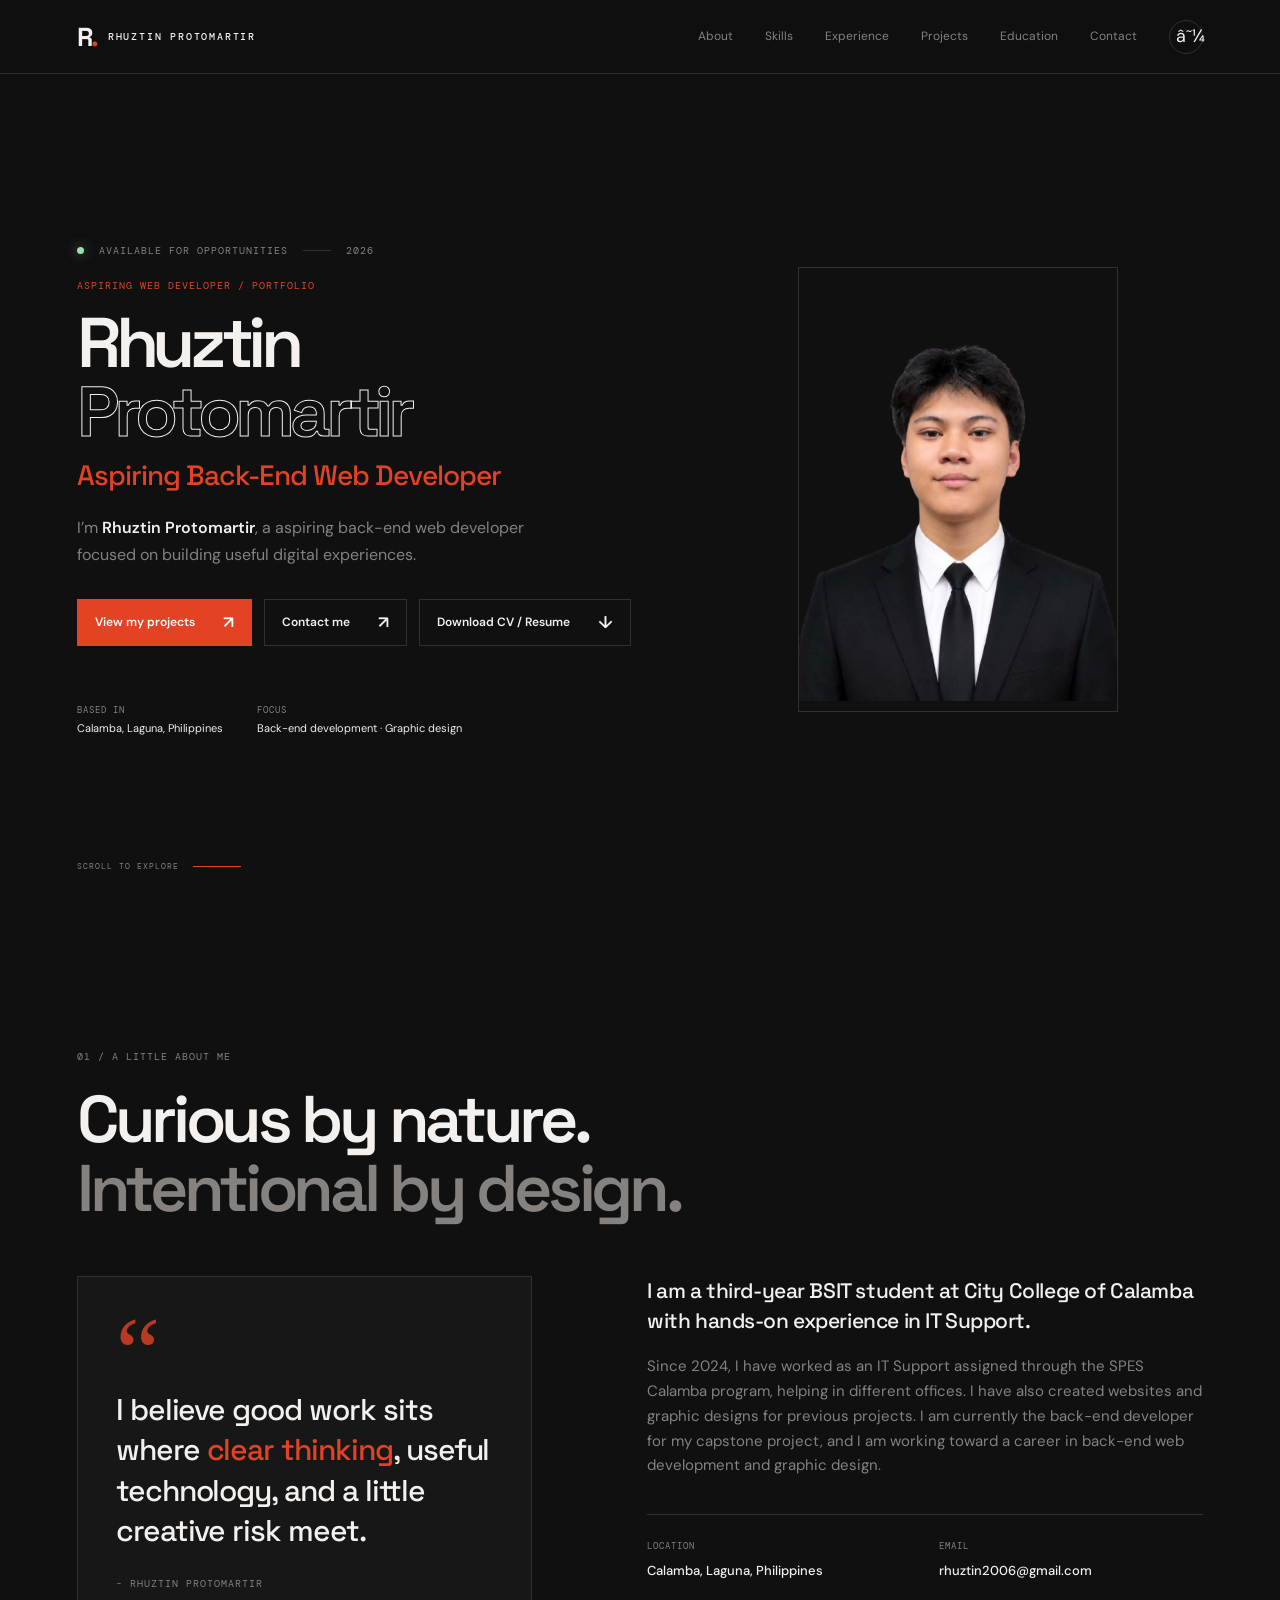
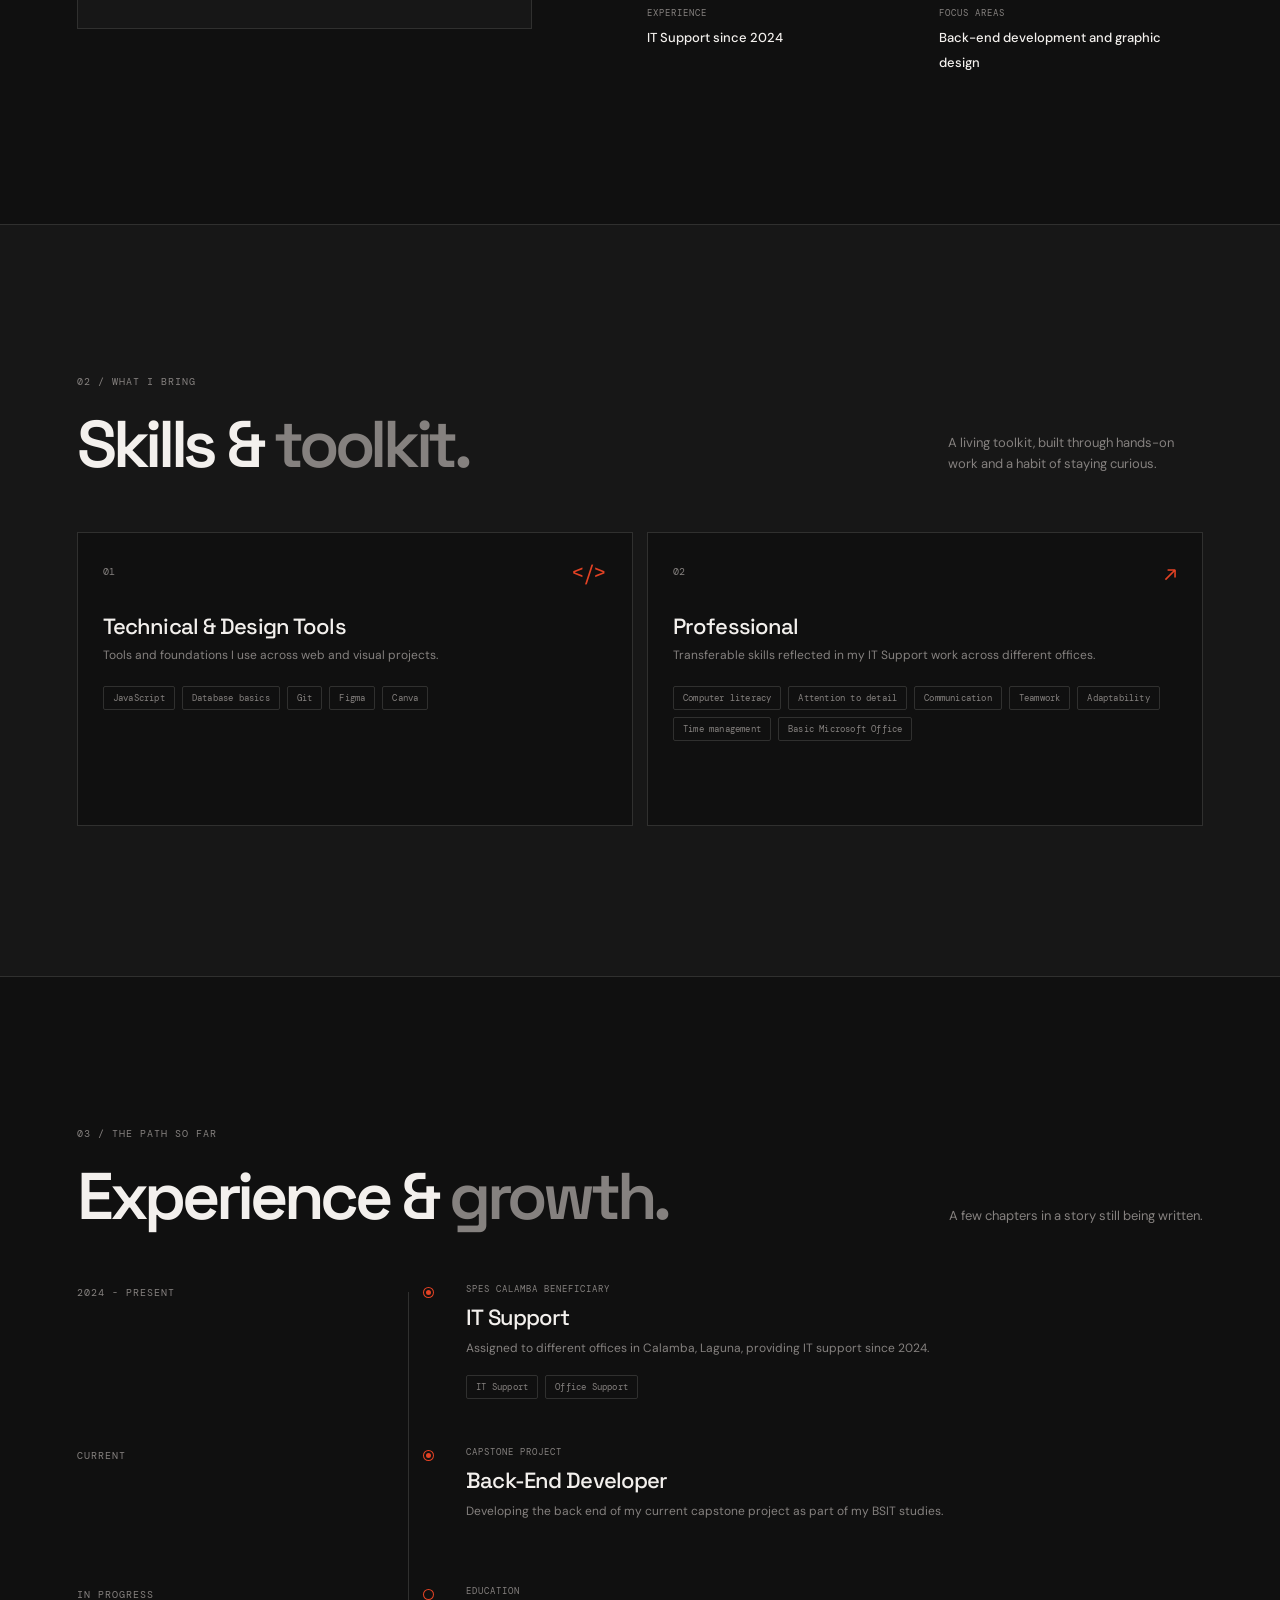
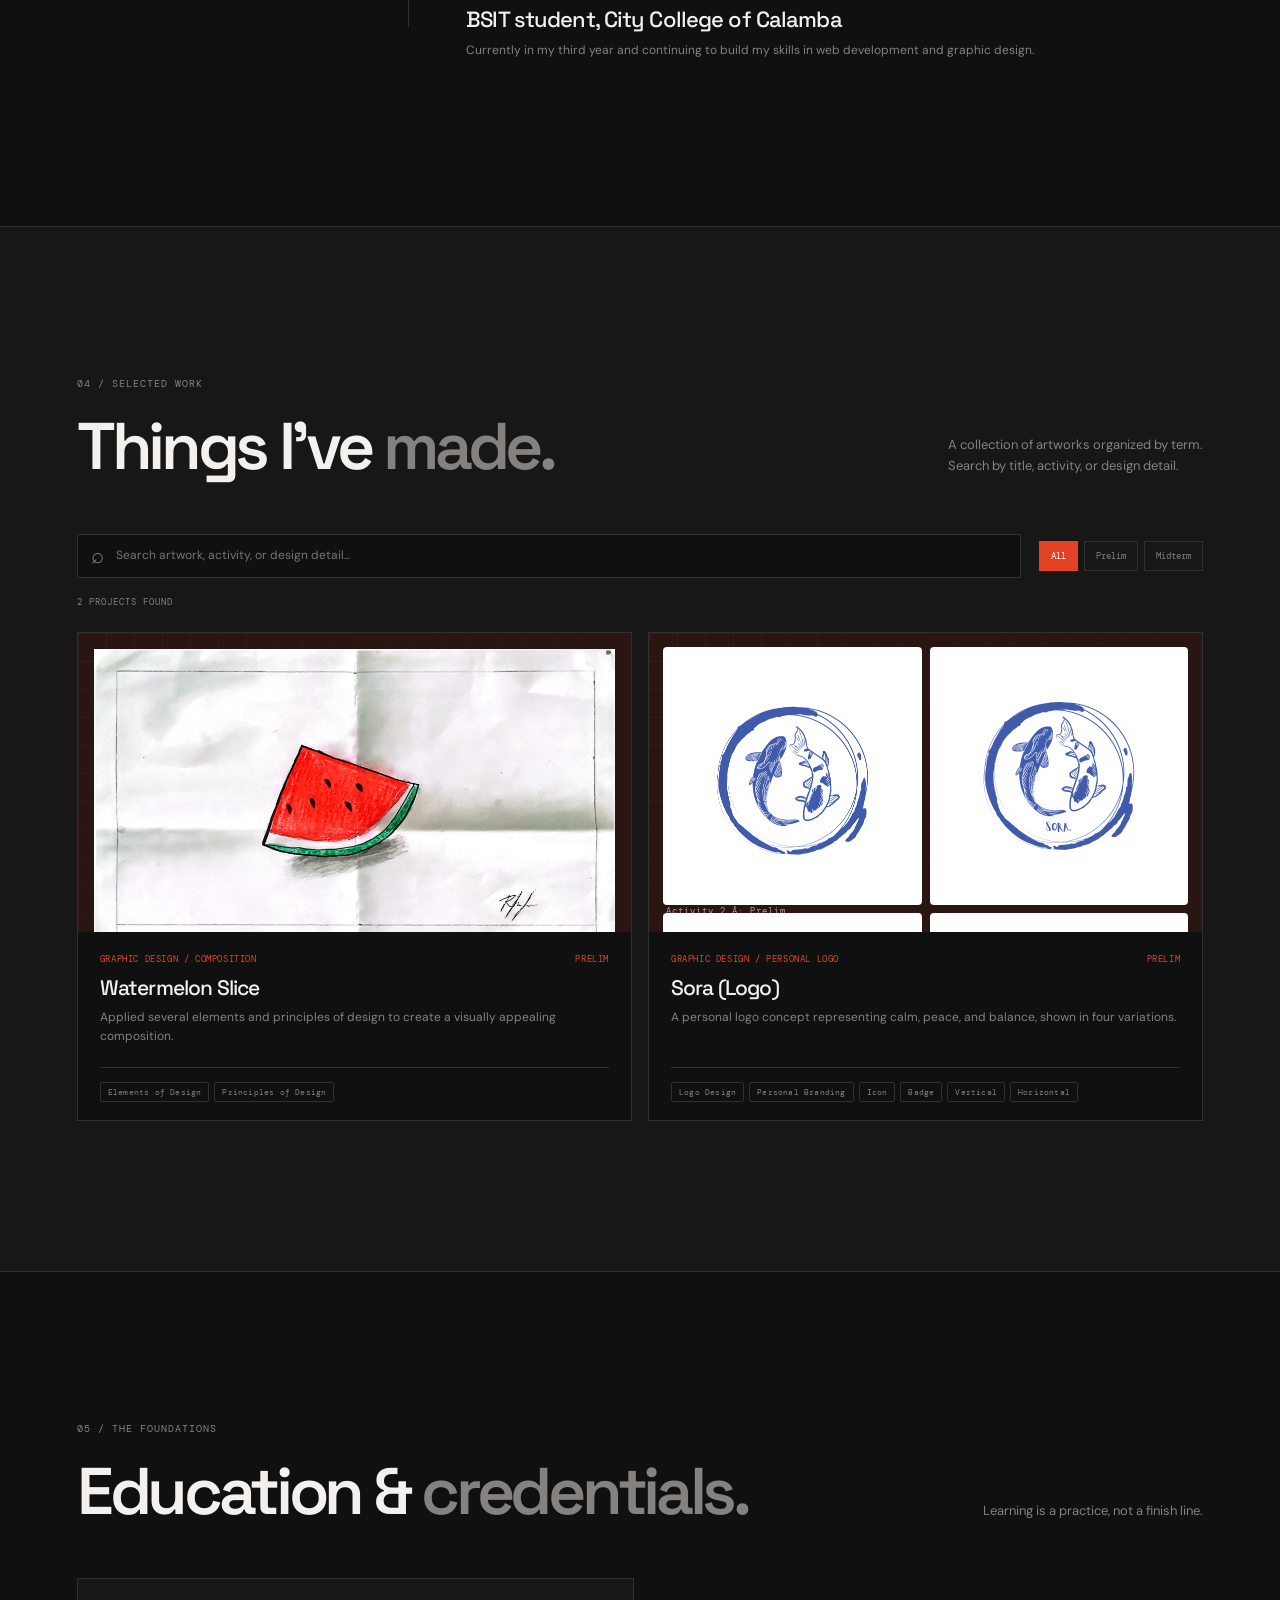
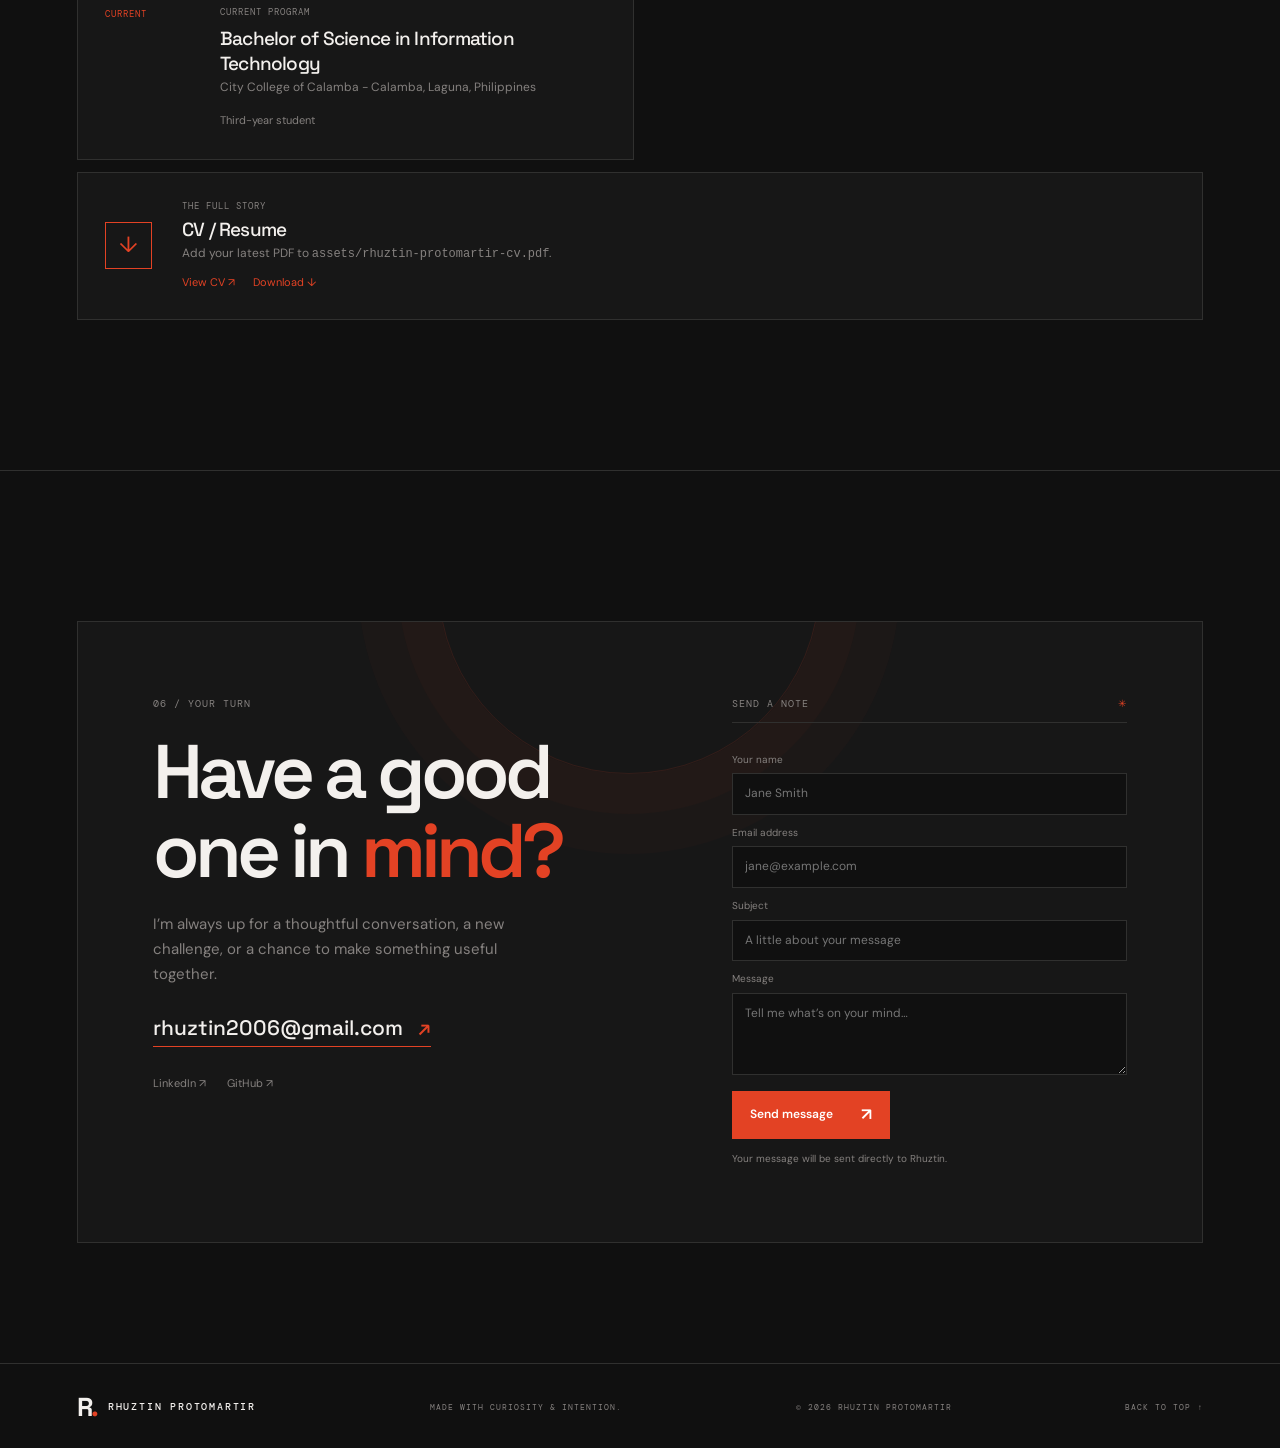
==== commit e4ca74a2: "projects section working" ====
--- a/index.html
+++ b/index.html
@@ -203,14 +203,14 @@
             <p class="eyebrow">04 / SELECTED WORK</p>
             <h2>Things I’ve <span class="muted">made.</span></h2>
           </div>
-          <p class="section-aside">A small selection of projects, experiments, and ideas brought to life.</p>
+          <p class="section-aside">A collection of artworks organized by term. Search by title, activity, or design detail.</p>
         </div>
         <div class="project-tools">
           <label class="search-box">
             <span aria-hidden="true">⌕</span>
-            <input id="project-search" type="search" placeholder="Search name, tech, category…" aria-label="Search projects">
+            <input id="project-search" type="search" placeholder="Search artwork, activity, or design detail..." aria-label="Search artworks">
           </label>
-          <div class="filter-list" id="project-filters" aria-label="Filter projects by category"></div>
+          <div class="filter-list" id="project-filters" aria-label="Filter projects by term"></div>
           <span class="result-count" id="result-count" aria-live="polite"></span>
         </div>
         <div class="project-grid" id="project-grid"></div>
--- a/css/styles.css
+++ b/css/styles.css
@@ -1,4 +1,4 @@
-﻿@import url('https://fonts.googleapis.com/css2?family=DM+Mono:wght@400;500&family=DM+Sans:wght@400;500;600;700&family=Space+Grotesk:wght@400;500;600;700&display=swap');
+@import url('https://fonts.googleapis.com/css2?family=DM+Mono:wght@400;500&family=DM+Sans:wght@400;500;600;700&family=Space+Grotesk:wght@400;500;600;700&display=swap');
 :root {
   color-scheme: dark;
   --bg: #101010;
@@ -650,7 +650,15 @@
   display: grid;
   place-items: center
 }
-.project-art:before {
+.project-image {
+  display: block;
+  width: 100%;
+  height: 100%;
+  padding: 16px;
+  object-fit: contain;
+  position: relative;
+  z-index: 1;
+}.project-art:before {
   content: "";
   position: absolute;
   inset: 0;
@@ -1220,7 +1228,7 @@
   display: flex;
   align-items: flex-end;
   justify-content: center;
-  background: #f1efec;
+  background: transparent;
   border-color: var(--line);
 }
 
@@ -1312,3 +1320,23 @@
     overflow-wrap: anywhere;
   }
 }
+
+.project-image-grid {
+  position: relative;
+  z-index: 1;
+  width: 100%;
+  height: 100%;
+  padding: 14px;
+  display: grid;
+  grid-template-columns: repeat(2, minmax(0, 1fr));
+  grid-template-rows: repeat(2, minmax(0, 1fr));
+  gap: 8px;
+}
+
+.project-image-grid .project-image {
+  min-width: 0;
+  min-height: 0;
+  padding: 4px;
+  background: #fff;
+  border-radius: 4px;
+}
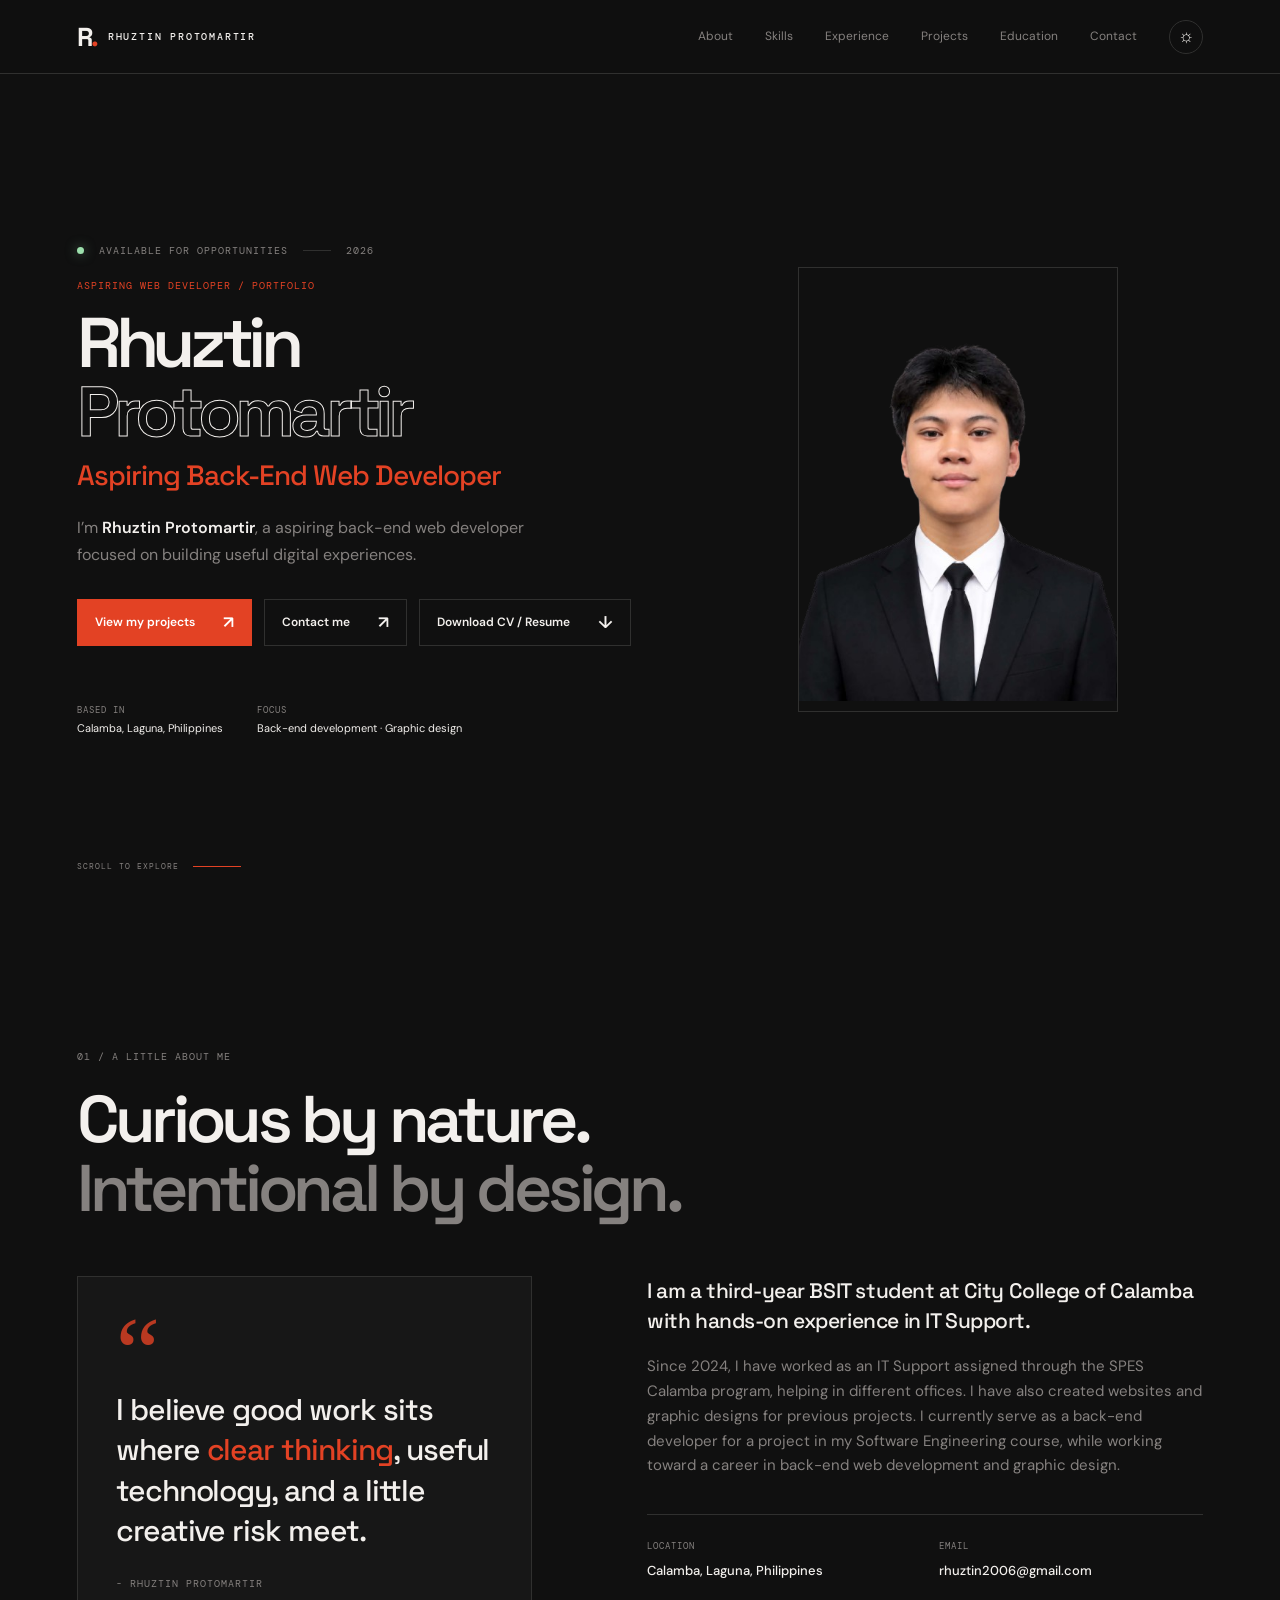
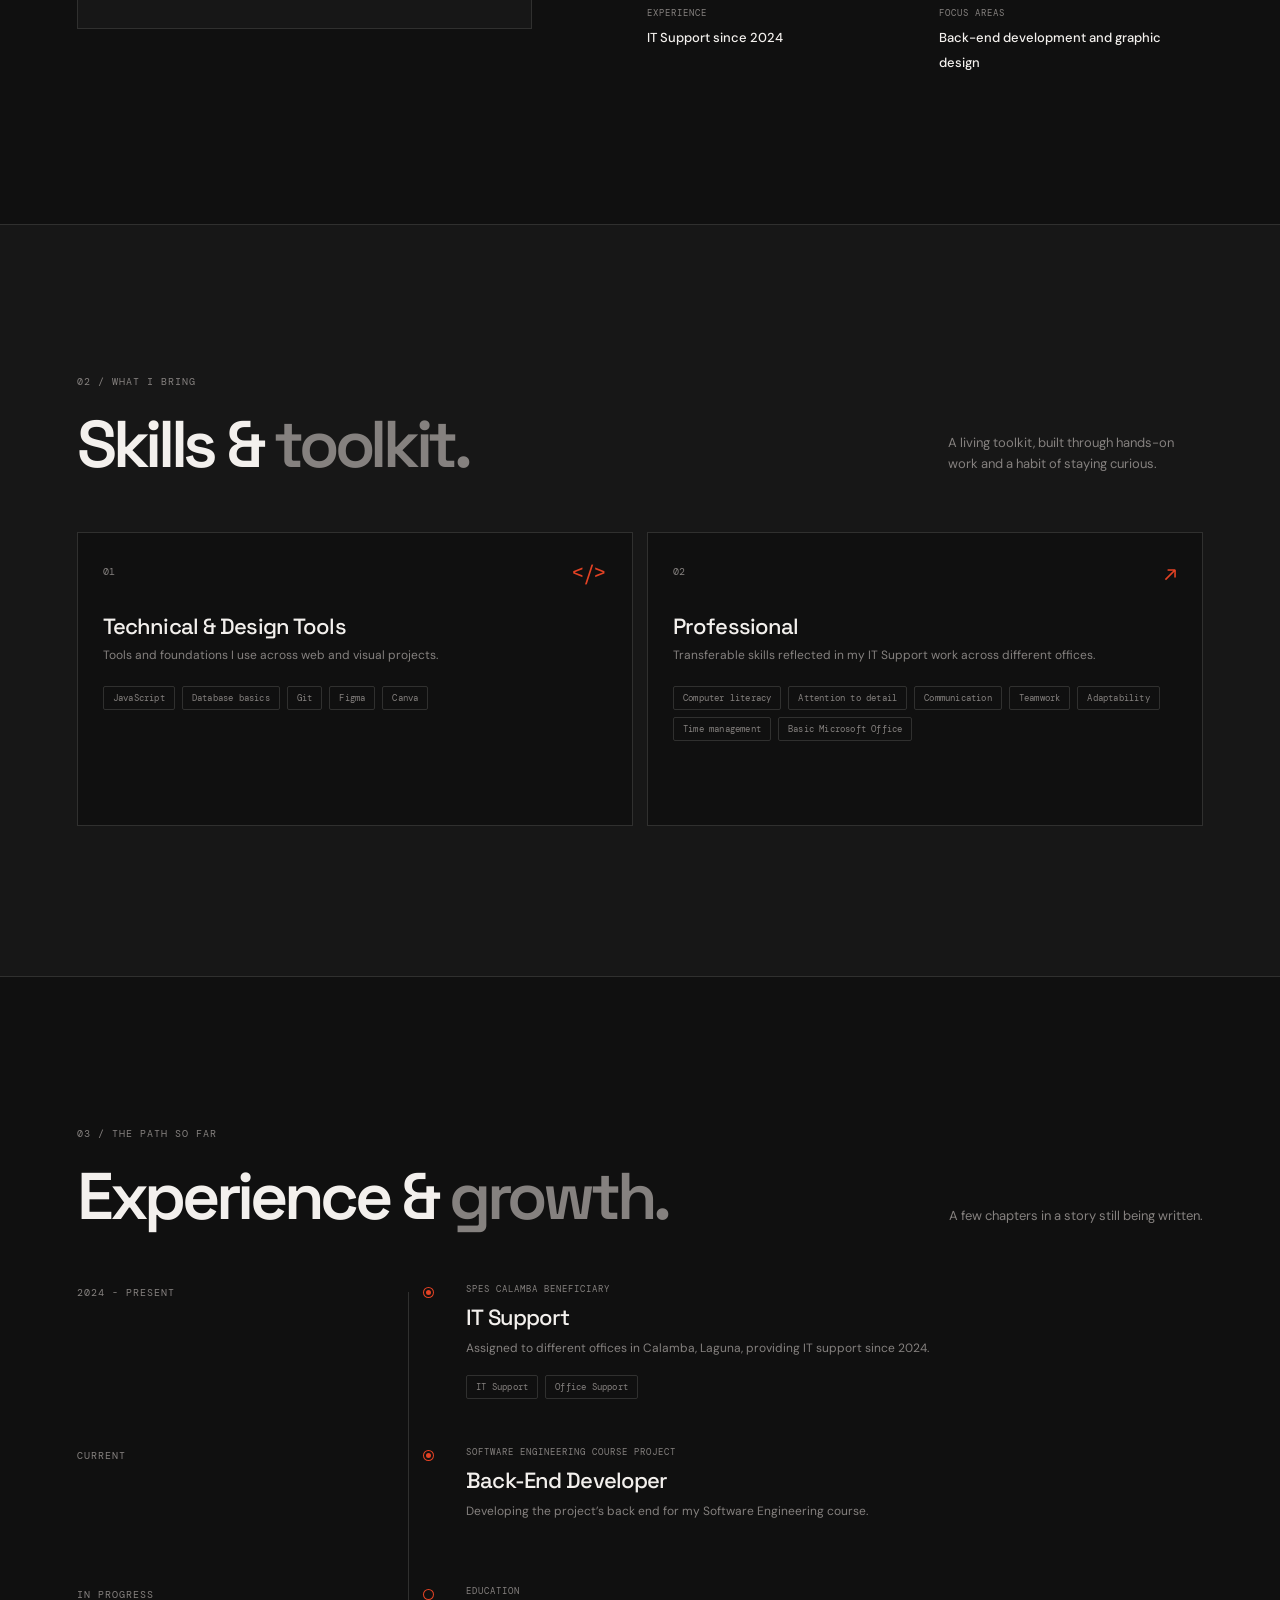
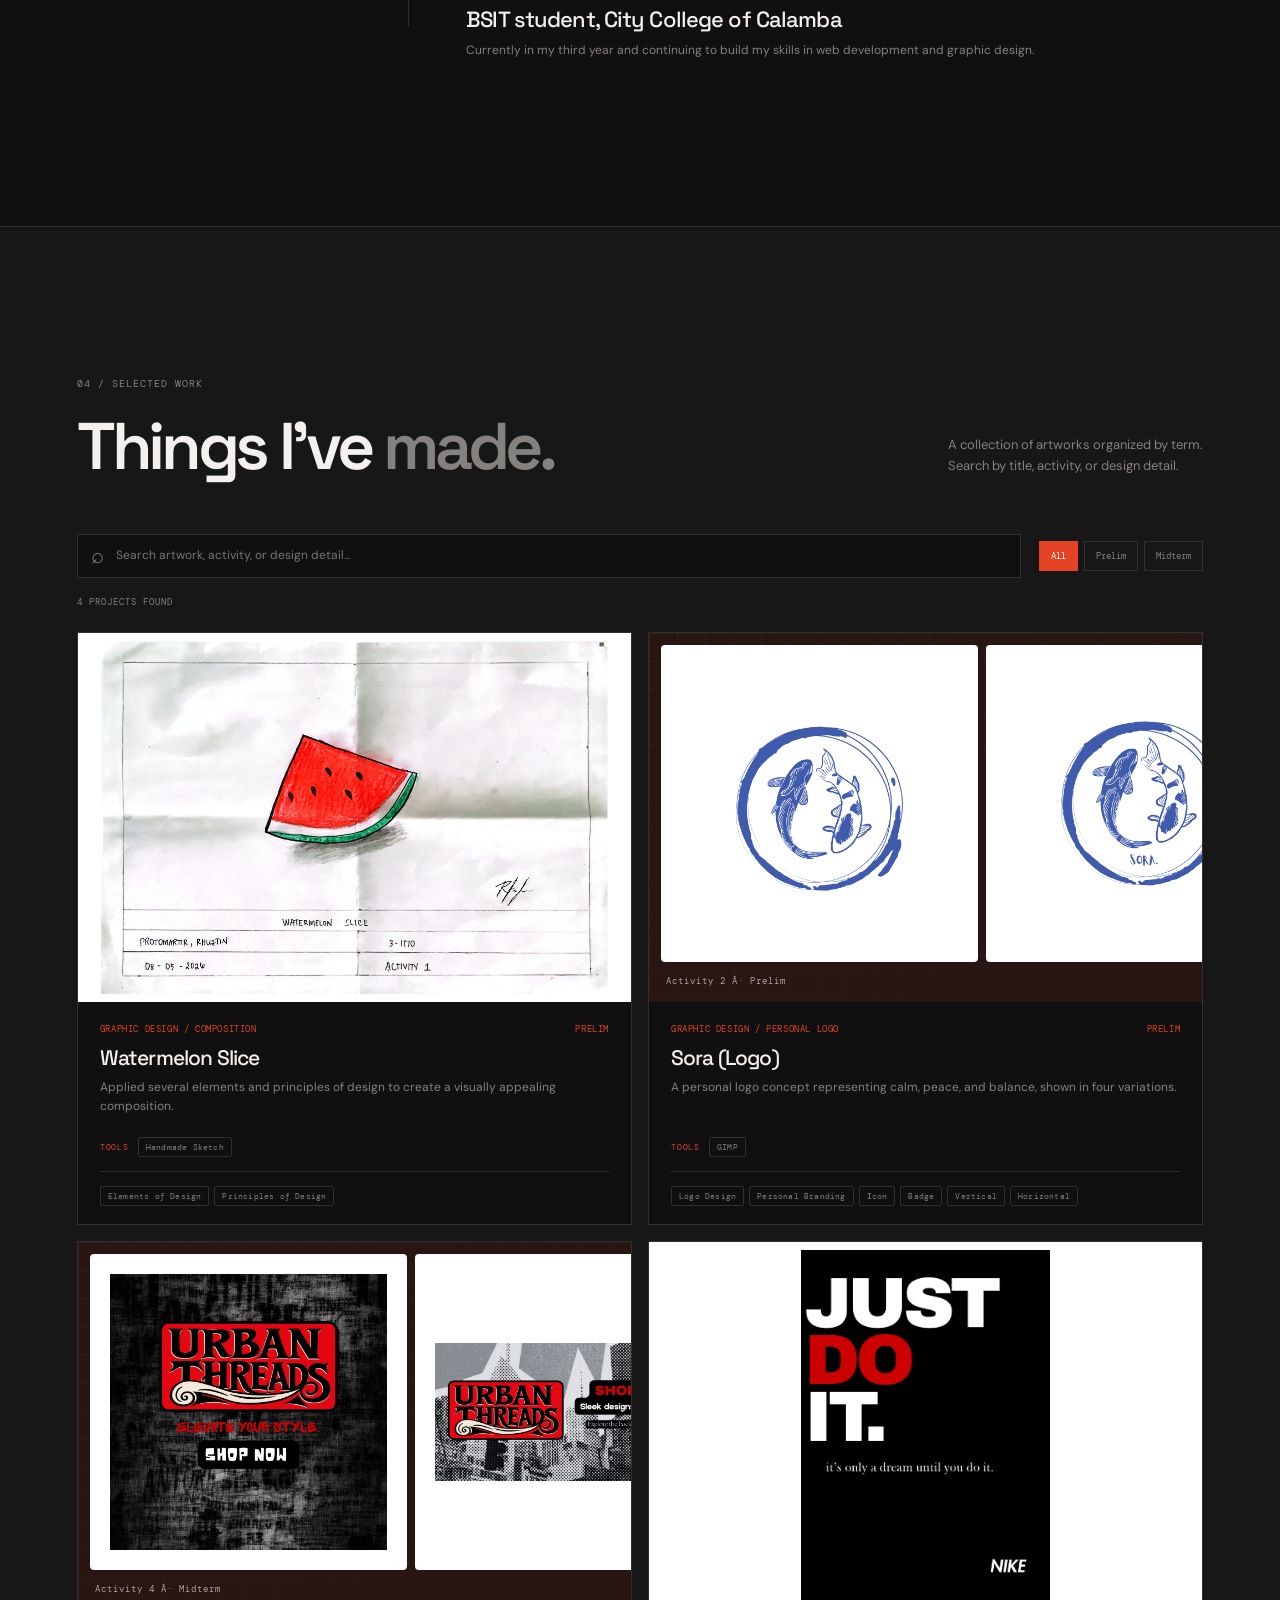
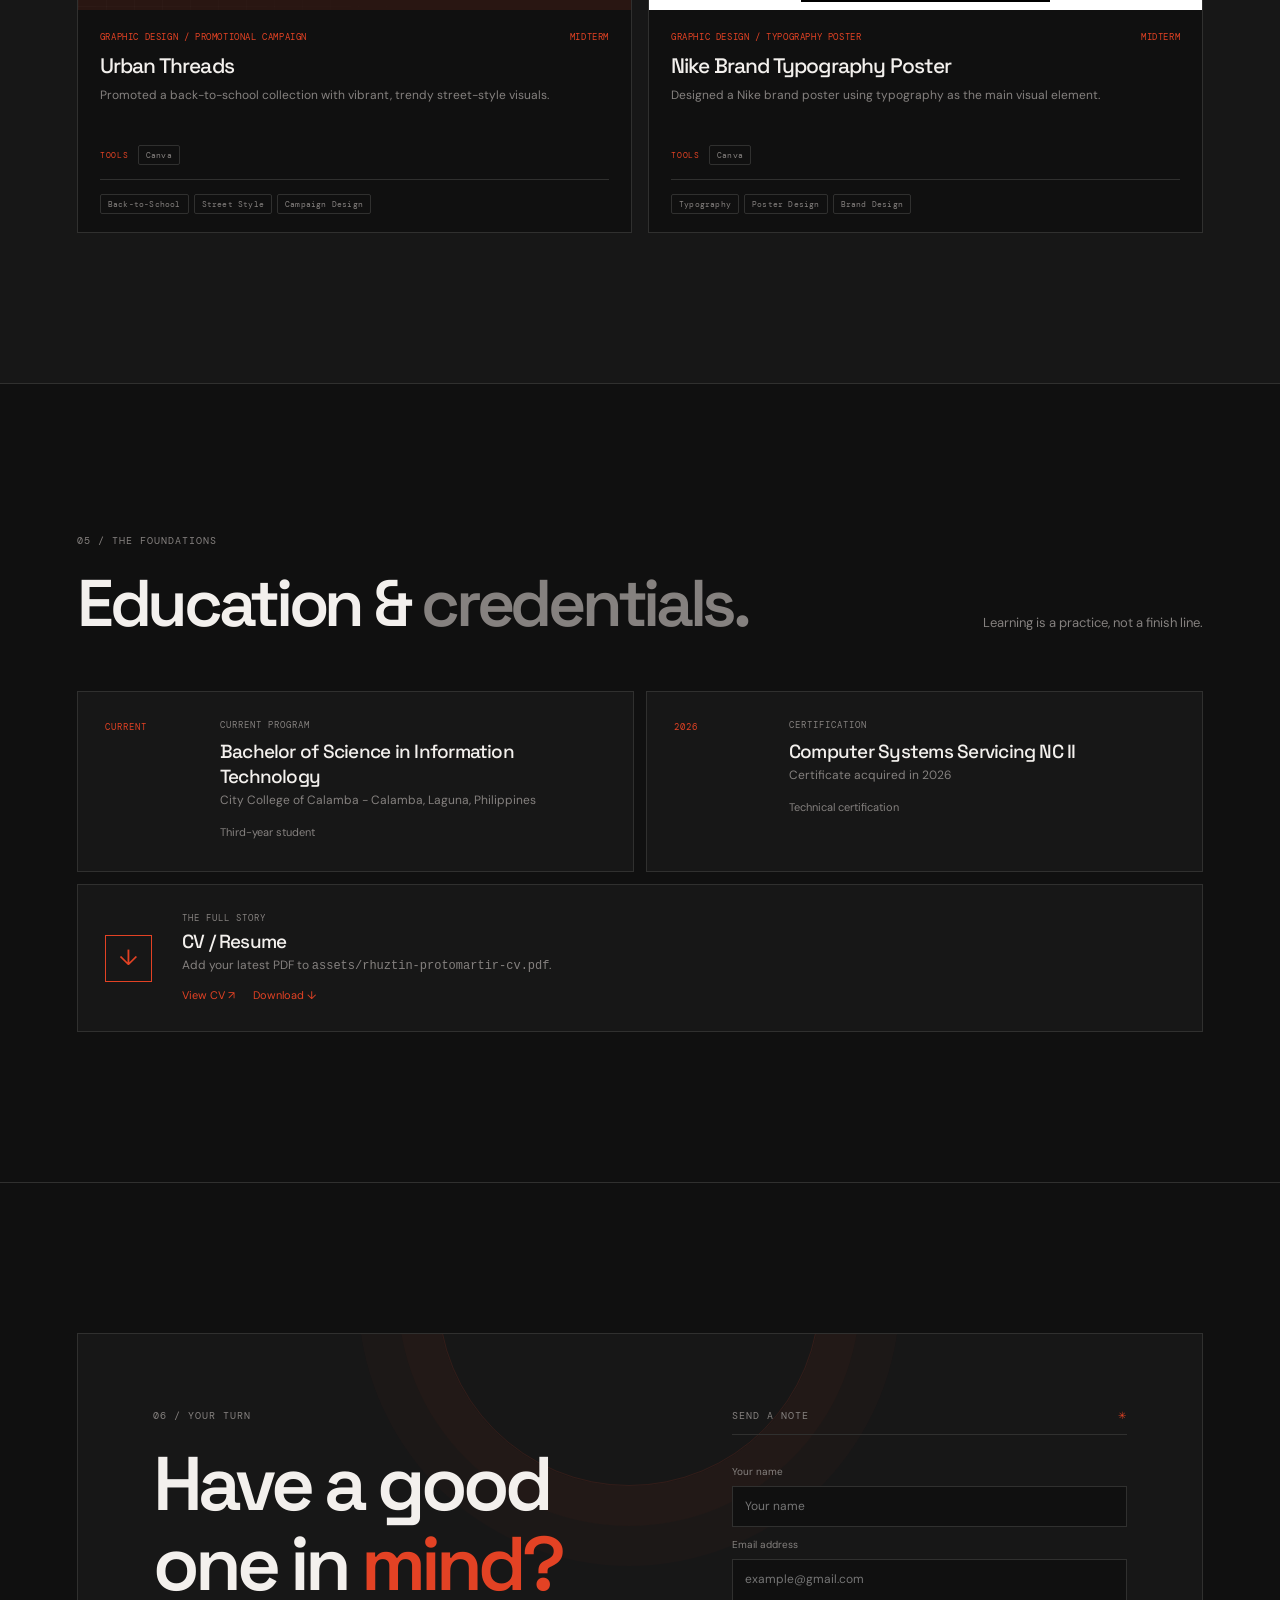
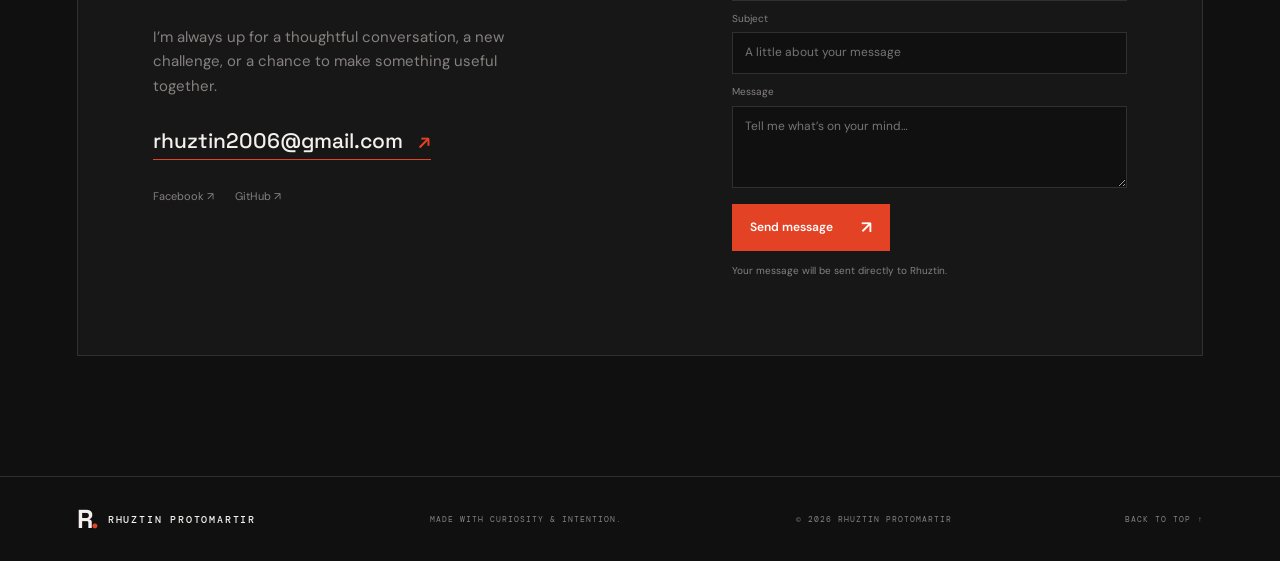
==== commit 6f14a578: "first finalized portfolio" ====
--- a/index.html
+++ b/index.html
@@ -108,7 +108,7 @@
     </div>
     <div class="about-copy">
       <p class="lead">I am a third-year BSIT student at City College of Calamba with hands-on experience in IT Support.</p>
-      <p>Since 2024, I have worked as an IT Support assigned through the SPES Calamba program, helping in different offices. I have also created websites and graphic designs for previous projects. I am currently the back-end developer for my capstone project, and I am working toward a career in back-end web development and graphic design.</p>
+      <p>Since 2024, I have worked as an IT Support assigned through the SPES Calamba program, helping in different offices. I have also created websites and graphic designs for previous projects. I currently serve as a back-end developer for a project in my Software Engineering course, while working toward a career in back-end web development and graphic design.</p>
       <div class="facts-grid">
         <div><span>LOCATION</span><strong>Calamba, Laguna, Philippines</strong></div>
         <div><span>EMAIL</span><strong><a href="mailto:rhuztin2006@gmail.com">rhuztin2006@gmail.com</a></strong></div>
@@ -180,9 +180,9 @@
       <div class="timeline-date">CURRENT</div>
       <div class="timeline-marker"></div>
       <div class="timeline-content">
-        <p class="eyebrow">CAPSTONE PROJECT</p>
+        <p class="eyebrow">SOFTWARE ENGINEERING COURSE PROJECT</p>
         <h3>Back-End Developer</h3>
-        <p>Developing the back end of my current capstone project as part of my BSIT studies.</p>
+        <p>Developing the project’s back end for my Software Engineering course.</p>
       </div>
     </article>
     <article class="timeline-item">
@@ -233,6 +233,15 @@
         <h3>Bachelor of Science in Information Technology</h3>
         <p>City College of Calamba - Calamba, Laguna, Philippines</p>
         <span class="edu-detail">Third-year student</span>
+      </div>
+    </article>
+    <article class="education-card">
+      <span class="edu-year">2026</span>
+      <div>
+        <p class="eyebrow">CERTIFICATION</p>
+        <h3>Computer Systems Servicing NC II</h3>
+        <p>Certificate acquired in 2026</p>
+        <span class="edu-detail">Technical certification</span>
       </div>
     </article>
     <article class="education-card cv-card">
@@ -258,16 +267,16 @@
             <p>I’m always up for a thoughtful conversation, a new challenge, or a chance to make something useful together.</p>
             <a class="contact-email" href="mailto:rhuztin2006@gmail.com">rhuztin2006@gmail.com <span>↗</span></a>
             <div class="social-links">
-              <a href="https://www.linkedin.com/" target="_blank" rel="noopener">LinkedIn ↗</a>
-              <a href="https://github.com/" target="_blank" rel="noopener">GitHub ↗</a>
+              <a href="https://www.facebook.com/handsomerhuz?mibextid=wwXIfr&amp;rdid=da6cW8B48UGMz7MO&amp;share_url=https%3A%2F%2Fwww.facebook.com%2Fshare%2F19YXBNkRjc%2F%3Fmibextid%3DwwXIfr" target="_blank" rel="noopener noreferrer">Facebook ↗</a>
+              <a href="https://github.com/rhuzGG" target="_blank" rel="noopener noreferrer">GitHub ↗</a>
             </div>
           </div>
           <form class="contact-form" id="contact-form">
             <p class="form-heading">SEND A NOTE <span>✳</span></p>
             <label for="contact-name">Your name</label>
-            <input id="contact-name" name="name" autocomplete="name" required maxlength="100" placeholder="Jane Smith">
+            <input id="contact-name" name="name" autocomplete="name" required maxlength="100" placeholder="Your name">
             <label for="contact-email">Email address</label>
-            <input id="contact-email" name="email" type="email" autocomplete="email" required maxlength="254" placeholder="jane@example.com">
+            <input id="contact-email" name="email" type="email" autocomplete="email" required maxlength="254" placeholder="example@gmail.com">
             <label for="contact-subject">Subject</label>
             <input id="contact-subject" name="subject" required maxlength="120" placeholder="A little about your message">
             <label for="contact-message">Message</label>
@@ -293,7 +302,28 @@
       <a class="back-top" href="#home">BACK TO TOP ↑</a>
     </footer>
 
-    <div class="toast" id="toast" role="status" aria-live="polite"></div>
+      <dialog class="artwork-dialog" id="artwork-dialog" aria-labelledby="artwork-title">
+        <div class="artwork-viewer">
+          <header class="artwork-viewer-header">
+            <div>
+              <p class="eyebrow">PROJECT ARTWORK</p>
+              <h2 id="artwork-title"></h2>
+            </div>
+            <div class="artwork-viewer-actions">
+              <span id="artwork-counter" aria-live="polite"></span>
+              <button class="viewer-close" type="button" aria-label="Close artwork viewer">×</button>
+            </div>
+          </header>
+          <div class="artwork-viewer-stage">
+            <button class="viewer-arrow" id="artwork-previous" type="button" aria-label="Previous artwork">←</button>
+            <div class="artwork-media" id="artwork-media"></div>
+            <button class="viewer-arrow" id="artwork-next" type="button" aria-label="Next artwork">→</button>
+          </div>
+          <div class="artwork-thumbnails" id="artwork-thumbnails" aria-label="Choose a Sora logo variation"></div>
+          <p class="viewer-hint">Use the arrow keys to browse. Press Escape to close.</p>
+        </div>
+      </dialog>
+      <div class="toast" id="toast" role="status" aria-live="polite"></div>
     <script src="js/projects.js"></script>
     <script src="js/app.js"></script>
   </body>
--- a/css/styles.css
+++ b/css/styles.css
@@ -644,7 +644,7 @@
 }
 .project-art {
   position: relative;
-  aspect-ratio: 1.85;
+  aspect-ratio: 1.5;
   overflow: hidden;
   background: var(--art-bg,#241615);
   display: grid;
@@ -1171,7 +1171,7 @@
     grid-template-columns: 1fr
   }
   .project-art {
-    aspect-ratio: 1.75
+    aspect-ratio: 1.45
   }
   .project-info {
     padding: 18px
@@ -1321,22 +1321,141 @@
   }
 }
 
-.project-image-grid {
-  position: relative;
+.project-marquee {
+  position: absolute;
   z-index: 1;
+  inset: 0;
+  padding: 12px 12px 40px;
+  display: flex;
+  align-items: stretch;
+  overflow: hidden;
+}
+
+.project-image-track {
+  display: flex;
+  flex: none;
+  height: 100%;
+  animation: artwork-showcase-right 32s linear infinite;
+}
+
+.project-marquee-item {
+  flex: 0 0 auto;
+  height: 100%;
+  aspect-ratio: 1;
+  margin-right: 8px;
+  padding: 4px;
+  overflow: hidden;
+  background: #fff;
+  border-radius: 4px;
+}
+
+.project-marquee-item img,
+.project-marquee-item iframe {
+  display: block;
   width: 100%;
   height: 100%;
-  padding: 14px;
-  display: grid;
-  grid-template-columns: repeat(2, minmax(0, 1fr));
-  grid-template-rows: repeat(2, minmax(0, 1fr));
-  gap: 8px;
-}
-
-.project-image-grid .project-image {
-  min-width: 0;
-  min-height: 0;
-  padding: 4px;
+  border: 0;
+  object-fit: contain;
   background: #fff;
-  border-radius: 4px;
-}
+}
+
+.project-art > .project-image,
+.project-art > .project-pdf-preview {
+  position: absolute;
+  inset: 0;
+  width: 100%;
+  height: 100%;
+  padding: 8px;
+  border: 0;
+  background: #fff;
+}
+
+@keyframes artwork-showcase-right {
+  from { transform: translateX(-50%); }
+  to { transform: translateX(0); }
+}
+
+.project-card:hover .project-image-track,
+.project-card:focus-within .project-image-track {
+  animation-play-state: paused;
+}
+
+.project-tools-used {
+  display: flex;
+  align-items: center;
+  flex-wrap: wrap;
+  gap: 9px;
+  margin: 0 0 14px;
+}
+
+.project-tools-label {
+  color: var(--red);
+  font: 8px var(--mono);
+  letter-spacing: .8px;
+}
+
+.project-tools-used .tags { gap: 5px; }
+.project-tools-used .tags span { font-size: 8px; padding: 4px 7px; }
+
+.project-card { position: relative; }
+.project-view-trigger {
+  position: absolute; z-index: 1; inset: 0; width: 100%; height: 100%;
+  padding: 0; border: 0; background: transparent; cursor: zoom-in;
+}
+.project-view-trigger:focus-visible { outline: 2px solid var(--red); outline-offset: -4px; }
+.project-foot { position: relative; z-index: 2; }
+.project-foot a { position: relative; z-index: 2; }
+
+.artwork-dialog {
+  width: min(1100px, calc(100vw - 32px)); max-width: none;
+  max-height: min(92vh, 1000px); padding: 0; color: var(--text);
+  background: var(--surface); border: 1px solid var(--line);
+  box-shadow: 0 24px 100px #000b;
+}
+.artwork-dialog::backdrop { background: #050505e8; backdrop-filter: blur(8px); }
+.artwork-viewer {
+  display: grid; grid-template-rows: auto minmax(0, 1fr) auto auto;
+  max-height: 92vh; padding: clamp(16px, 3vw, 30px);
+}
+.artwork-viewer-header, .artwork-viewer-actions {
+  display: flex; align-items: center; justify-content: space-between; gap: 16px;
+}
+.artwork-viewer-header { padding-bottom: 18px; }
+.artwork-viewer-header .eyebrow { margin: 0 0 5px; }
+.artwork-viewer-header h2 { margin: 0; font: 500 clamp(20px, 3vw, 30px) var(--display); }
+.artwork-viewer-actions, #artwork-counter, .viewer-hint { color: var(--muted); font: 10px var(--mono); }
+.viewer-close, .viewer-arrow {
+  display: grid; place-items: center; color: var(--text); background: var(--surface);
+  border: 1px solid var(--line); cursor: pointer;
+}
+.viewer-close { width: 40px; height: 40px; font-size: 24px; }
+.artwork-viewer-stage {
+  display: grid; grid-template-columns: 44px minmax(0, 1fr) 44px;
+  align-items: center; gap: 12px; min-height: 0;
+}
+.artwork-media {
+  width: 100%; height: min(66vh, 720px); min-width: 0; background: #fff;
+}
+.artwork-media > img, .artwork-media > iframe {
+  display: block; width: 100%; height: 100%; border: 0;
+  object-fit: contain; background: #fff;
+}
+.viewer-arrow { width: 42px; height: 42px; border-radius: 50%; font-size: 20px; }
+.viewer-arrow:disabled { opacity: .35; cursor: default; }
+.artwork-thumbnails { display: flex; justify-content: center; gap: 10px; padding-top: 16px; }
+.artwork-thumbnail { width: 72px; height: 58px; padding: 3px; background: #fff; border: 1px solid var(--line); cursor: pointer; }
+.artwork-thumbnail[aria-current="true"] { border-color: var(--red); box-shadow: 0 0 0 1px var(--red); }
+.artwork-thumbnail img { width: 100%; height: 100%; object-fit: contain; }
+.viewer-hint { margin: 12px 0 0; text-align: center; }
+@media (max-width: 560px) {
+  .artwork-dialog { width: calc(100vw - 20px); max-height: 94vh; }
+  .artwork-viewer { max-height: 94vh; padding: 14px; }
+  .artwork-viewer-stage { grid-template-columns: 34px minmax(0, 1fr) 34px; gap: 6px; }
+  .artwork-media { height: 62vh; }
+  .viewer-arrow { width: 34px; height: 34px; }
+}
+
+@media (prefers-reduced-motion: reduce) {
+  .project-image-track { animation: none; transform: none; }
+  .project-marquee { overflow-x: auto; }
+}
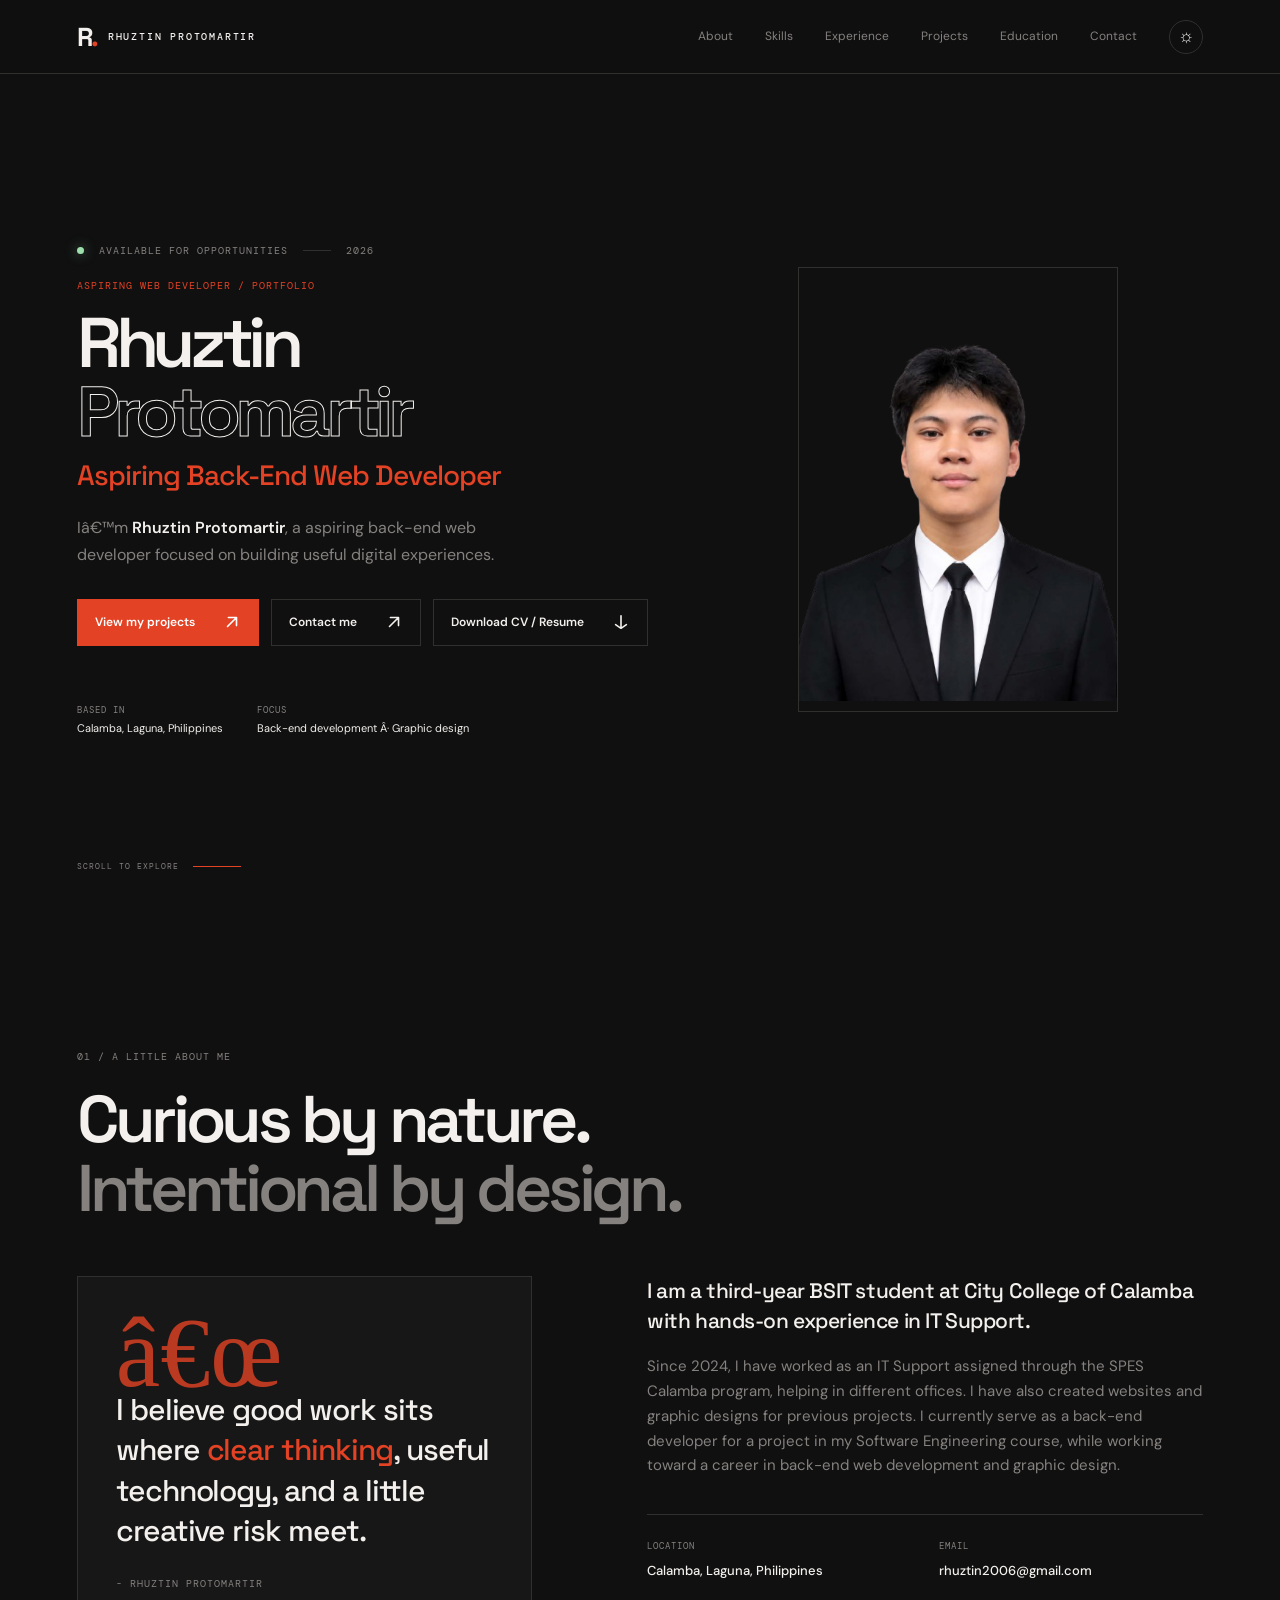
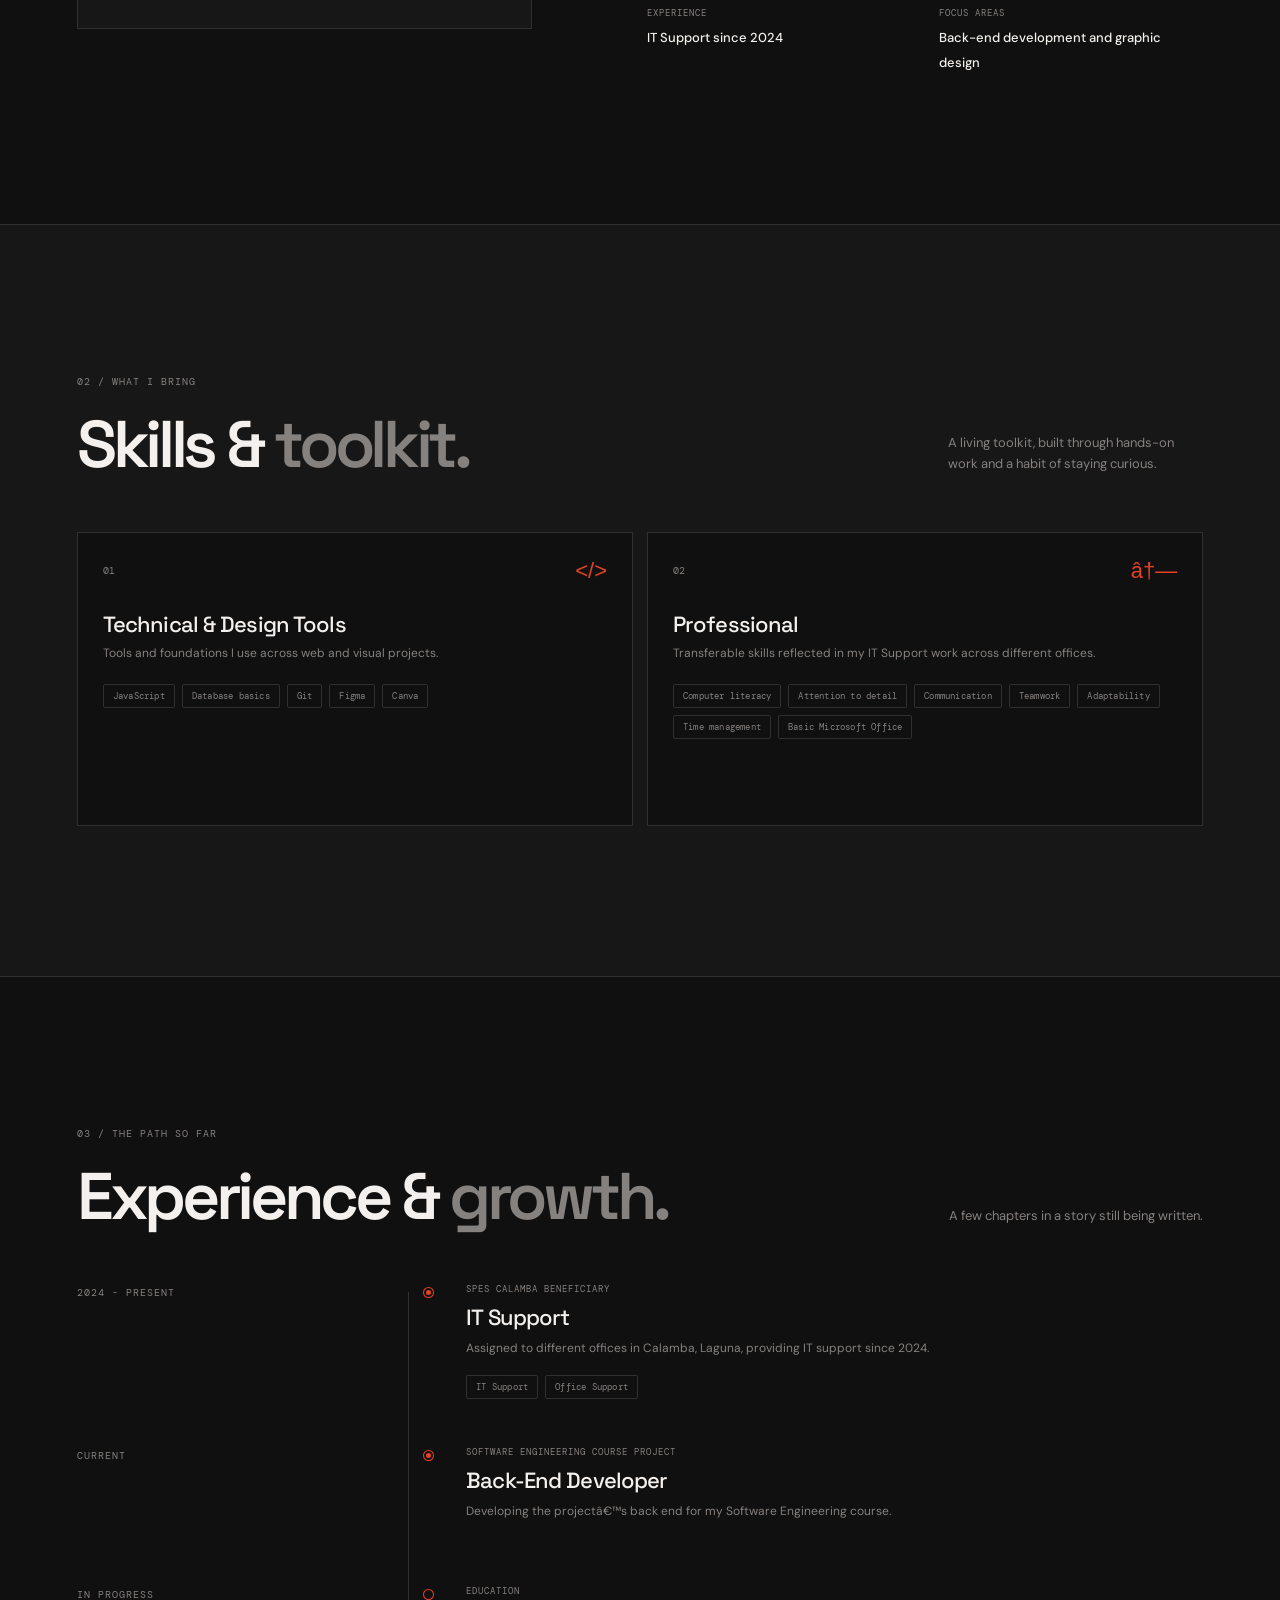
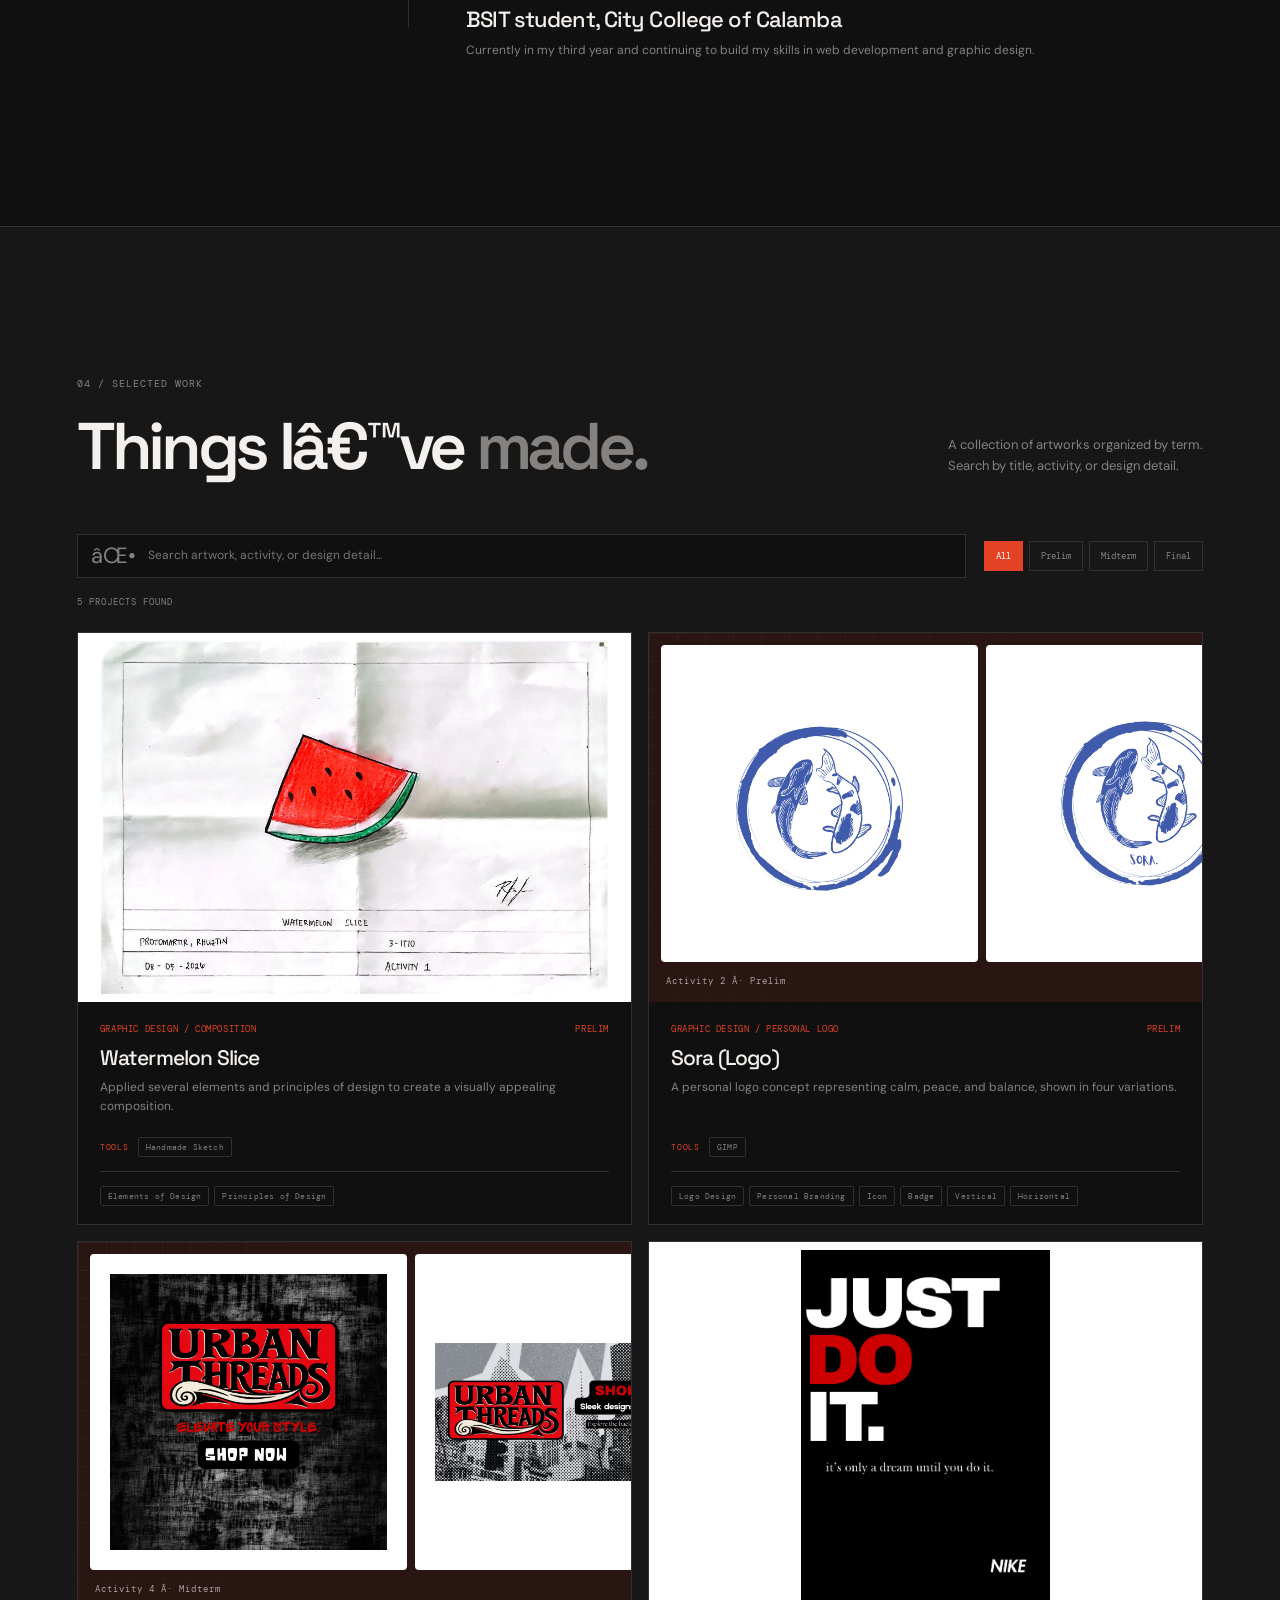
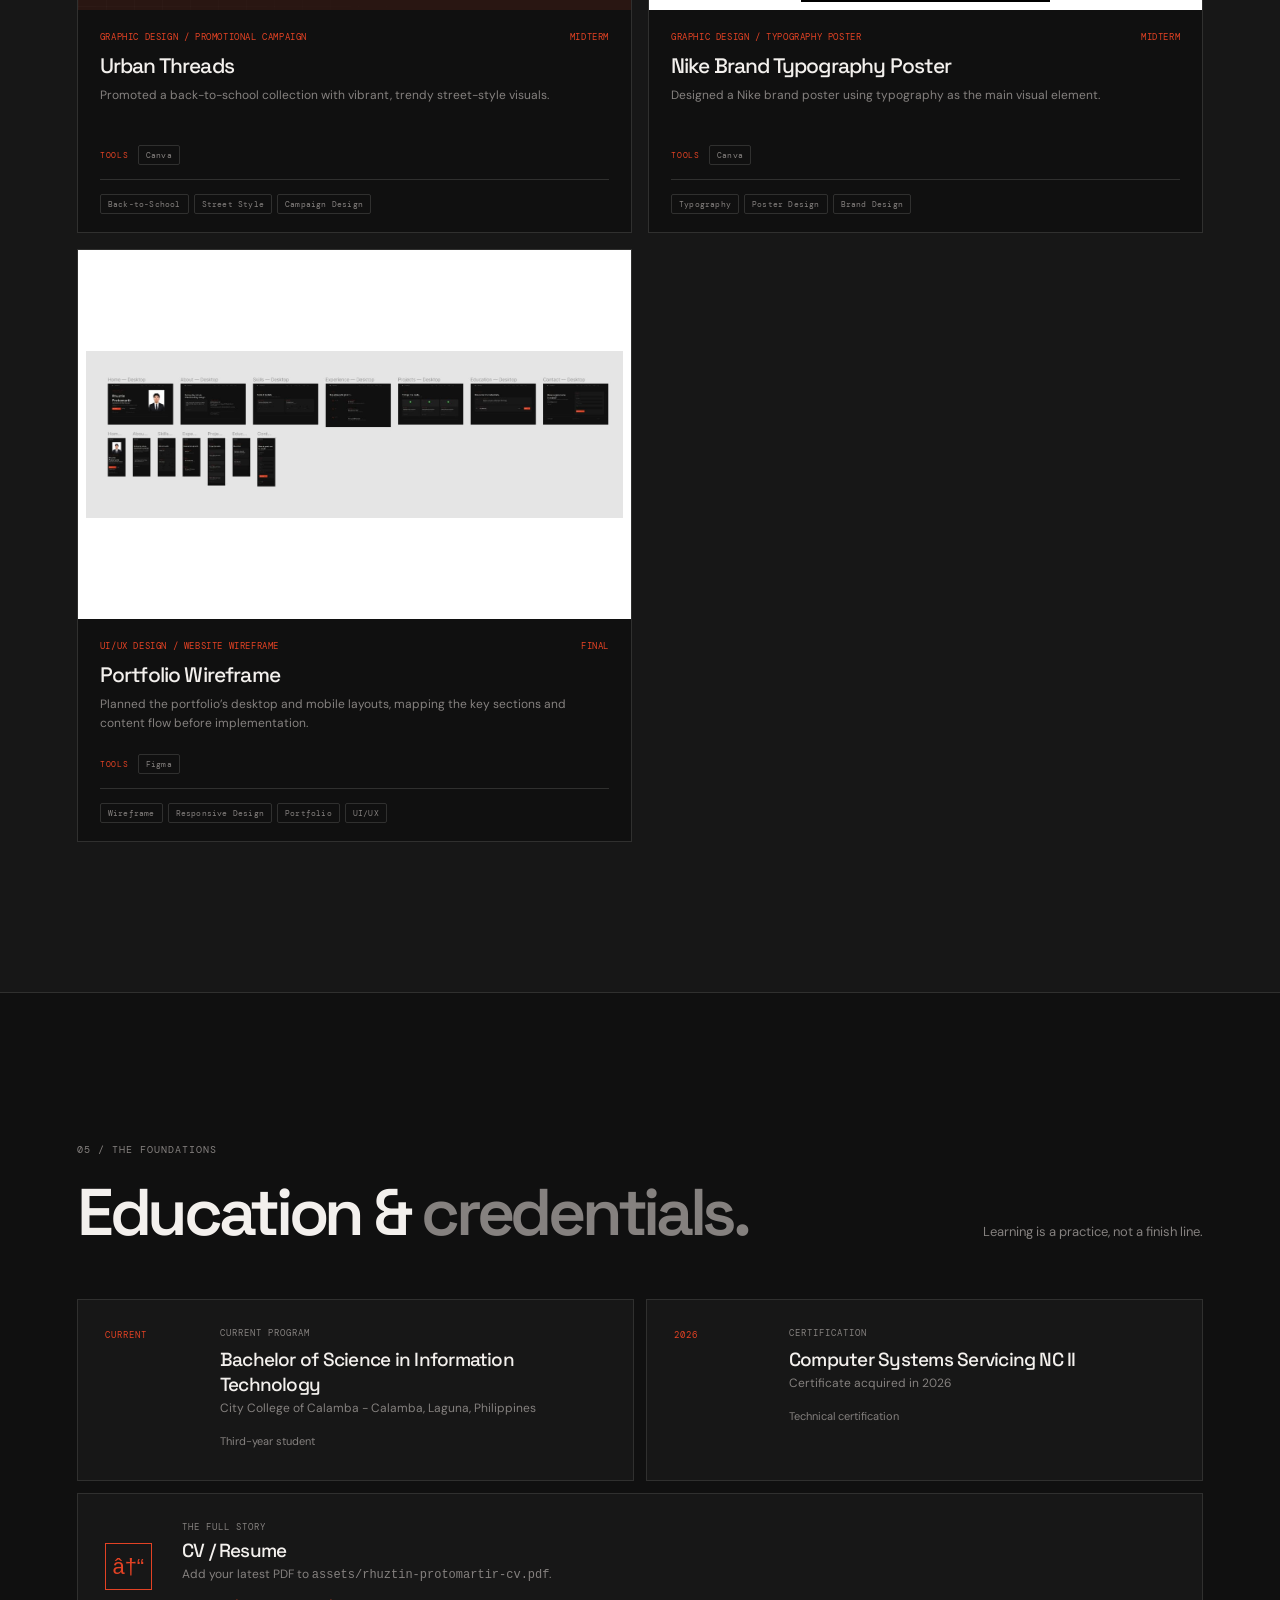
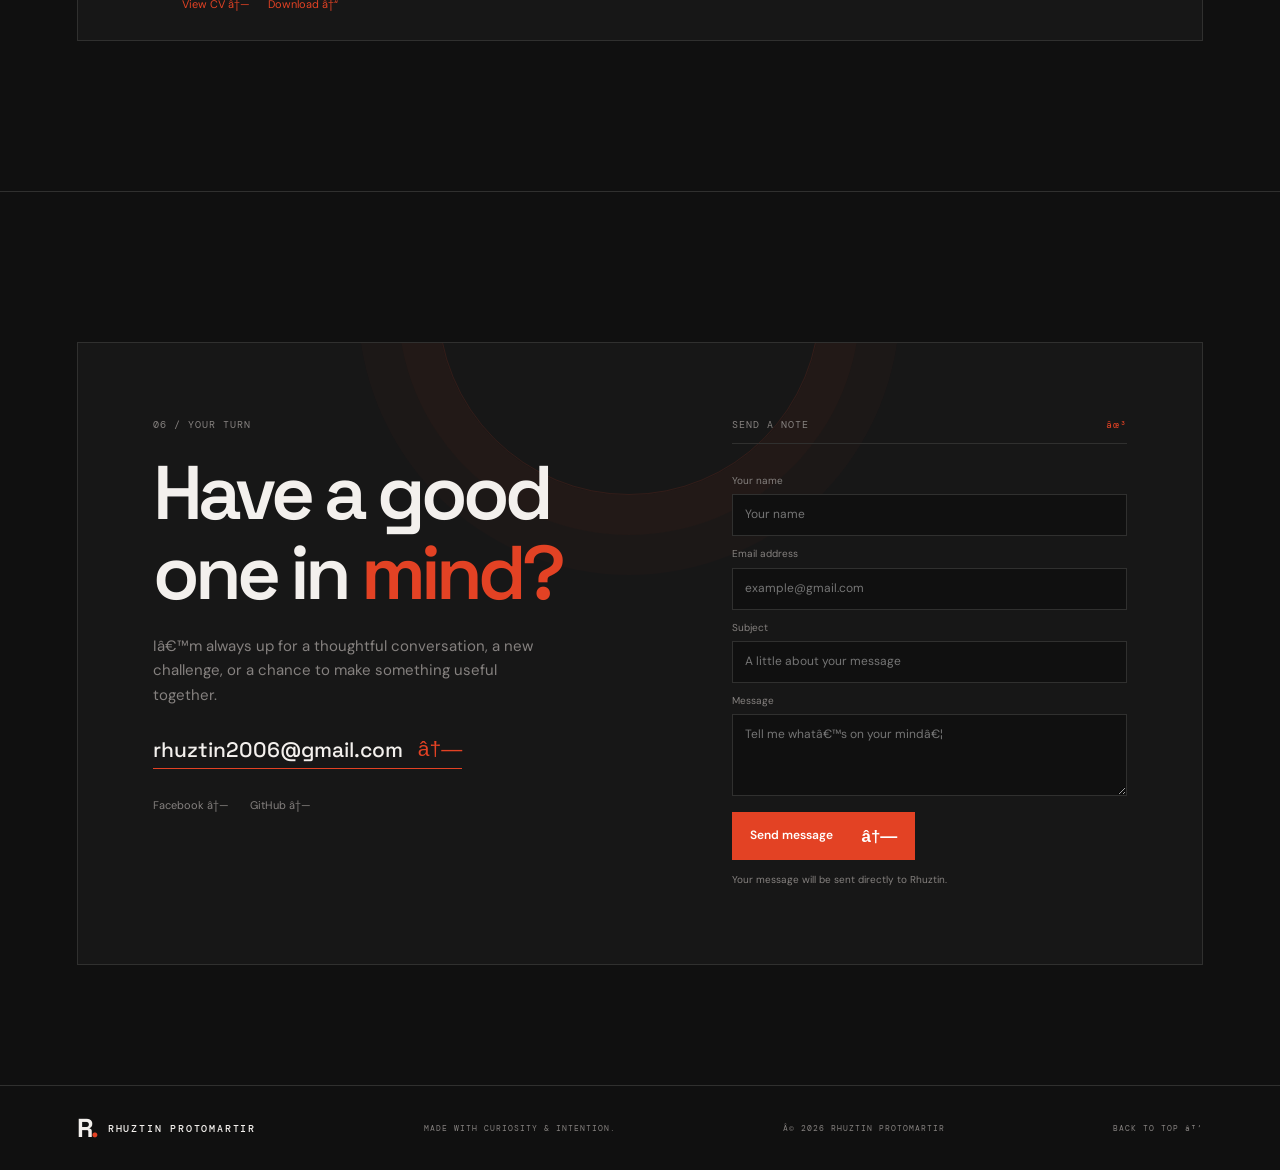
==== commit 90d83871: "final na 2" ====
--- a/index.html
+++ b/index.html
@@ -1,4 +1,4 @@
-<!doctype html>
+﻿<!doctype html>
 <html lang="en">
   <head>
     <meta charset="utf-8">
@@ -44,7 +44,7 @@
         <a href="#education">Education</a>
         <a href="#contact">Contact</a>
         <button class="theme-toggle" aria-label="Switch to light mode" title="Switch theme">
-          <span class="theme-icon">☼</span>
+          <span class="theme-icon">â˜¼</span>
         </button>
       </nav>
     </header>
@@ -66,22 +66,22 @@
           </h1>
           <p class="hero-role">Aspiring Back-End Web Developer</p>
           <p class="hero-intro">
-            I’m <strong>Rhuztin Protomartir</strong>, a aspiring back-end web developer focused on building useful digital experiences.
+            Iâ€™m <strong>Rhuztin Protomartir</strong>, a aspiring back-end web developer focused on building useful digital experiences.
           </p>
           <div class="hero-actions">
             <a class="button button-primary" href="#projects">
-              View my projects <span>↗</span>
+              View my projects <svg class="button-icon" viewBox="0 0 20 20" fill="none" aria-hidden="true"><path d="M5 15 15 5M6 5h9v9" stroke="currentColor" stroke-width="1.8" stroke-linecap="round" stroke-linejoin="round"/></svg>
             </a>
             <a class="button button-quiet" href="#contact">
-              Contact me <span>↗</span>
+              Contact me <svg class="button-icon" viewBox="0 0 20 20" fill="none" aria-hidden="true"><path d="M5 15 15 5M6 5h9v9" stroke="currentColor" stroke-width="1.8" stroke-linecap="round" stroke-linejoin="round"/></svg>
             </a>
             <a class="button button-quiet" href="assets/rhuztin-protomartir-cv.pdf" download>
-              Download CV / Resume <span>↓</span>
+              Download CV / Resume <svg class="button-icon" viewBox="0 0 20 20" fill="none" aria-hidden="true"><path d="M10 3v14m-6-4 6 4 6-4" stroke="currentColor" stroke-width="1.8" stroke-linecap="round" stroke-linejoin="round"/></svg>
             </a>
           </div>
           <div class="hero-meta">
             <span>BASED IN<strong>Calamba, Laguna, Philippines</strong></span>
-            <span>FOCUS<strong>Back-end development · Graphic design</strong></span>
+            <span>FOCUS<strong>Back-end development Â· Graphic design</strong></span>
           </div>
         </div>
 
@@ -102,7 +102,7 @@
   </div>
   <div class="about-grid">
     <div class="about-note">
-      <span class="note-mark">“</span>
+      <span class="note-mark">â€œ</span>
       <p>I believe good work sits where <em>clear thinking</em>, useful technology, and a little creative risk meet.</p>
       <span class="note-signature">- RHUZTIN PROTOMARTIR</span>
     </div>
@@ -141,7 +141,7 @@
     </div>
   </article>
   <article class="skill-group">
-    <div class="group-top"><span>02</span><span class="group-icon">↗</span></div>
+    <div class="group-top"><span>02</span><span class="group-icon">â†—</span></div>
     <h3>Professional</h3>
     <p>Transferable skills reflected in my IT Support work across different offices.</p>
     <div class="tags">
@@ -182,7 +182,7 @@
       <div class="timeline-content">
         <p class="eyebrow">SOFTWARE ENGINEERING COURSE PROJECT</p>
         <h3>Back-End Developer</h3>
-        <p>Developing the project’s back end for my Software Engineering course.</p>
+        <p>Developing the projectâ€™s back end for my Software Engineering course.</p>
       </div>
     </article>
     <article class="timeline-item">
@@ -201,13 +201,13 @@
         <div class="section-heading heading-row">
           <div>
             <p class="eyebrow">04 / SELECTED WORK</p>
-            <h2>Things I’ve <span class="muted">made.</span></h2>
+            <h2>Things Iâ€™ve <span class="muted">made.</span></h2>
           </div>
           <p class="section-aside">A collection of artworks organized by term. Search by title, activity, or design detail.</p>
         </div>
         <div class="project-tools">
           <label class="search-box">
-            <span aria-hidden="true">⌕</span>
+            <span aria-hidden="true">âŒ•</span>
             <input id="project-search" type="search" placeholder="Search artwork, activity, or design detail..." aria-label="Search artworks">
           </label>
           <div class="filter-list" id="project-filters" aria-label="Filter projects by term"></div>
@@ -245,14 +245,14 @@
       </div>
     </article>
     <article class="education-card cv-card">
-      <span class="cv-icon">↓</span>
+      <span class="cv-icon">â†“</span>
       <div>
         <p class="eyebrow">THE FULL STORY</p>
         <h3>CV / Resume</h3>
         <p>Add your latest PDF to <code>assets/rhuztin-protomartir-cv.pdf</code>.</p>
         <div class="cv-actions">
-          <a class="text-link" href="assets/rhuztin-protomartir-cv.pdf" target="_blank" rel="noopener">View CV ↗</a>
-          <a class="text-link" href="assets/rhuztin-protomartir-cv.pdf" download>Download ↓</a>
+          <a class="text-link" href="assets/rhuztin-protomartir-cv.pdf" target="_blank" rel="noopener">View CV â†—</a>
+          <a class="text-link" href="assets/rhuztin-protomartir-cv.pdf" download>Download â†“</a>
         </div>
       </div>
     </article>
@@ -264,15 +264,15 @@
           <div class="contact-copy">
             <p class="eyebrow">06 / YOUR TURN</p>
             <h2>Have a good<br>one in <span class="accent">mind?</span></h2>
-            <p>I’m always up for a thoughtful conversation, a new challenge, or a chance to make something useful together.</p>
-            <a class="contact-email" href="mailto:rhuztin2006@gmail.com">rhuztin2006@gmail.com <span>↗</span></a>
+            <p>Iâ€™m always up for a thoughtful conversation, a new challenge, or a chance to make something useful together.</p>
+            <a class="contact-email" href="mailto:rhuztin2006@gmail.com">rhuztin2006@gmail.com <span>â†—</span></a>
             <div class="social-links">
-              <a href="https://www.facebook.com/handsomerhuz?mibextid=wwXIfr&amp;rdid=da6cW8B48UGMz7MO&amp;share_url=https%3A%2F%2Fwww.facebook.com%2Fshare%2F19YXBNkRjc%2F%3Fmibextid%3DwwXIfr" target="_blank" rel="noopener noreferrer">Facebook ↗</a>
-              <a href="https://github.com/rhuzGG" target="_blank" rel="noopener noreferrer">GitHub ↗</a>
+              <a href="https://www.facebook.com/handsomerhuz?mibextid=wwXIfr&amp;rdid=da6cW8B48UGMz7MO&amp;share_url=https%3A%2F%2Fwww.facebook.com%2Fshare%2F19YXBNkRjc%2F%3Fmibextid%3DwwXIfr" target="_blank" rel="noopener noreferrer">Facebook â†—</a>
+              <a href="https://github.com/rhuzGG" target="_blank" rel="noopener noreferrer">GitHub â†—</a>
             </div>
           </div>
           <form class="contact-form" id="contact-form">
-            <p class="form-heading">SEND A NOTE <span>✳</span></p>
+            <p class="form-heading">SEND A NOTE <span>âœ³</span></p>
             <label for="contact-name">Your name</label>
             <input id="contact-name" name="name" autocomplete="name" required maxlength="100" placeholder="Your name">
             <label for="contact-email">Email address</label>
@@ -280,12 +280,12 @@
             <label for="contact-subject">Subject</label>
             <input id="contact-subject" name="subject" required maxlength="120" placeholder="A little about your message">
             <label for="contact-message">Message</label>
-            <textarea id="contact-message" name="message" rows="3" required maxlength="2000" placeholder="Tell me what’s on your mind…"></textarea>
+            <textarea id="contact-message" name="message" rows="3" required maxlength="2000" placeholder="Tell me whatâ€™s on your mindâ€¦"></textarea>
             <div class="honeypot" aria-hidden="true">
               <label for="website">Leave this field blank</label>
               <input id="website" name="website" tabindex="-1" autocomplete="off">
             </div>
-            <button class="button button-primary" type="submit">Send message <span>↗</span></button>
+            <button class="button button-primary" type="submit">Send message <span>â†—</span></button>
             <p class="form-note">Your message will be sent directly to Rhuztin.</p>
           </form>
         </div>
@@ -298,8 +298,8 @@
         <span class="brand-name">RHUZTIN PROTOMARTIR</span>
       </a>
       <span class="footer-note">MADE WITH CURIOSITY &amp; INTENTION.</span>
-      <span class="footer-copy">© <span id="year">2026</span> RHUZTIN PROTOMARTIR</span>
-      <a class="back-top" href="#home">BACK TO TOP ↑</a>
+      <span class="footer-copy">Â© <span id="year">2026</span> RHUZTIN PROTOMARTIR</span>
+      <a class="back-top" href="#home">BACK TO TOP â†‘</a>
     </footer>
 
       <dialog class="artwork-dialog" id="artwork-dialog" aria-labelledby="artwork-title">
@@ -311,13 +311,13 @@
             </div>
             <div class="artwork-viewer-actions">
               <span id="artwork-counter" aria-live="polite"></span>
-              <button class="viewer-close" type="button" aria-label="Close artwork viewer">×</button>
+              <button class="viewer-close" type="button" aria-label="Close artwork viewer">Ã—</button>
             </div>
           </header>
           <div class="artwork-viewer-stage">
-            <button class="viewer-arrow" id="artwork-previous" type="button" aria-label="Previous artwork">←</button>
+            <button class="viewer-arrow" id="artwork-previous" type="button" aria-label="Previous artwork">â†</button>
             <div class="artwork-media" id="artwork-media"></div>
-            <button class="viewer-arrow" id="artwork-next" type="button" aria-label="Next artwork">→</button>
+            <button class="viewer-arrow" id="artwork-next" type="button" aria-label="Next artwork">â†’</button>
           </div>
           <div class="artwork-thumbnails" id="artwork-thumbnails" aria-label="Choose a Sora logo variation"></div>
           <p class="viewer-hint">Use the arrow keys to browse. Press Escape to close.</p>
@@ -341,3 +341,4 @@
 
 
 
+
--- a/css/styles.css
+++ b/css/styles.css
@@ -115,7 +115,8 @@
   height: 34px;
   border: 1px solid var(--line);
   border-radius: 50%;
-  font-size: 18px
+  font-size: 18px;
+  font-family: Arial, sans-serif
 }
 .theme-toggle:hover {
   color: var(--red);
@@ -216,7 +217,9 @@
 }
 .button span {
   font-size: 17px;
-  line-height: 1
+  line-height: 1;
+  font-family: Arial, sans-serif;
+  font-weight: 600
 }
 .button:hover {
   transform: translateY(-2px)
@@ -350,7 +353,8 @@
 }
 .caption-arrow {
   color: var(--red);
-  font-size: 20px
+  font-size: 20px;
+  font-family: Arial, sans-serif
 }
 .scroll-cue {
   position: absolute;
@@ -489,7 +493,7 @@
 }
 .group-icon {
   color: var(--red);
-  font: 22px var(--display)
+  font: 22px Arial, sans-serif
 }
 .skill-group h3,.timeline-content h3,.education-card h3 {
   font: 500 22px var(--display);
@@ -816,7 +820,8 @@
   height: 47px;
   border: 1px solid var(--red);
   color: var(--red);
-  font-size: 22px
+  font-size: 22px;
+  font-family: Arial, sans-serif
 }
 .cv-card h3 {
   margin-top: 5px
@@ -879,7 +884,8 @@
   padding-bottom: 5px
 }
 .contact-email span {
-  color: var(--red)
+  color: var(--red);
+  font-family: Arial, sans-serif
 }
 .social-links {
   display: flex;
@@ -1359,6 +1365,10 @@
   background: #fff;
 }
 
+.project-marquee-item iframe {
+  pointer-events: none;
+}
+
 .project-art > .project-image,
 .project-art > .project-pdf-preview {
   position: absolute;
@@ -1426,7 +1436,7 @@
 .artwork-viewer-actions, #artwork-counter, .viewer-hint { color: var(--muted); font: 10px var(--mono); }
 .viewer-close, .viewer-arrow {
   display: grid; place-items: center; color: var(--text); background: var(--surface);
-  border: 1px solid var(--line); cursor: pointer;
+  border: 1px solid var(--line); cursor: pointer; font-family: Arial, sans-serif;
 }
 .viewer-close { width: 40px; height: 40px; font-size: 24px; }
 .artwork-viewer-stage {
@@ -1459,3 +1469,38 @@
   .project-image-track { animation: none; transform: none; }
   .project-marquee { overflow-x: auto; }
 }
+
+/* Keep action icons identical across browsers, including iOS emoji fonts. */
+.button .button-icon {
+  display: block;
+  flex: none;
+  width: 18px;
+  height: 18px;
+}
+
+/* Stable mobile artwork previews: load eagerly and show the complete set. */
+@media (max-width: 700px) {
+  .project-image-track {
+    display: grid;
+    width: 100%;
+    height: 100%;
+    grid-template-columns: repeat(2, minmax(0, 1fr));
+    grid-template-rows: repeat(2, minmax(0, 1fr));
+    gap: 8px;
+    animation: none;
+    transform: none;
+  }
+
+  .project-marquee-item[data-marquee-clone] {
+    display: none;
+  }
+
+  .project-marquee-item {
+    width: auto;
+    min-width: 0;
+    min-height: 0;
+    height: auto;
+    aspect-ratio: auto;
+    margin: 0;
+  }
+}
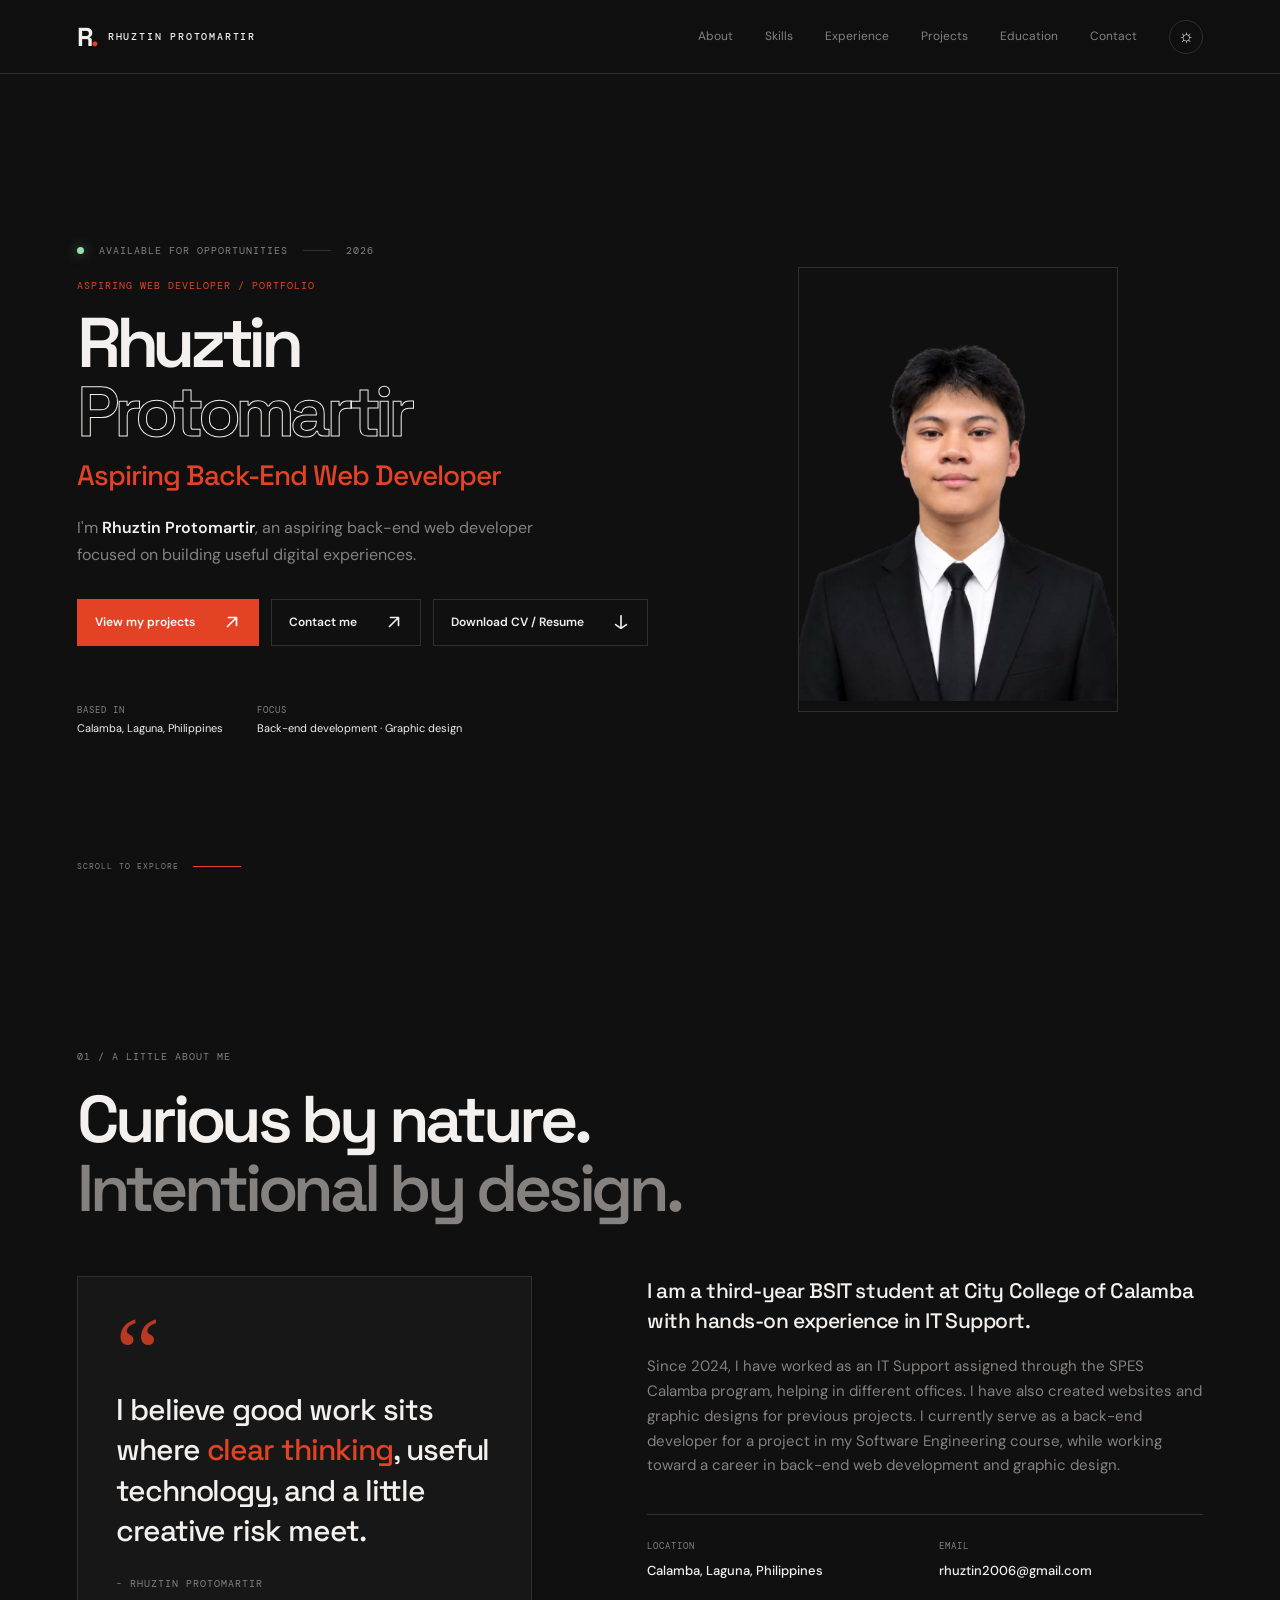
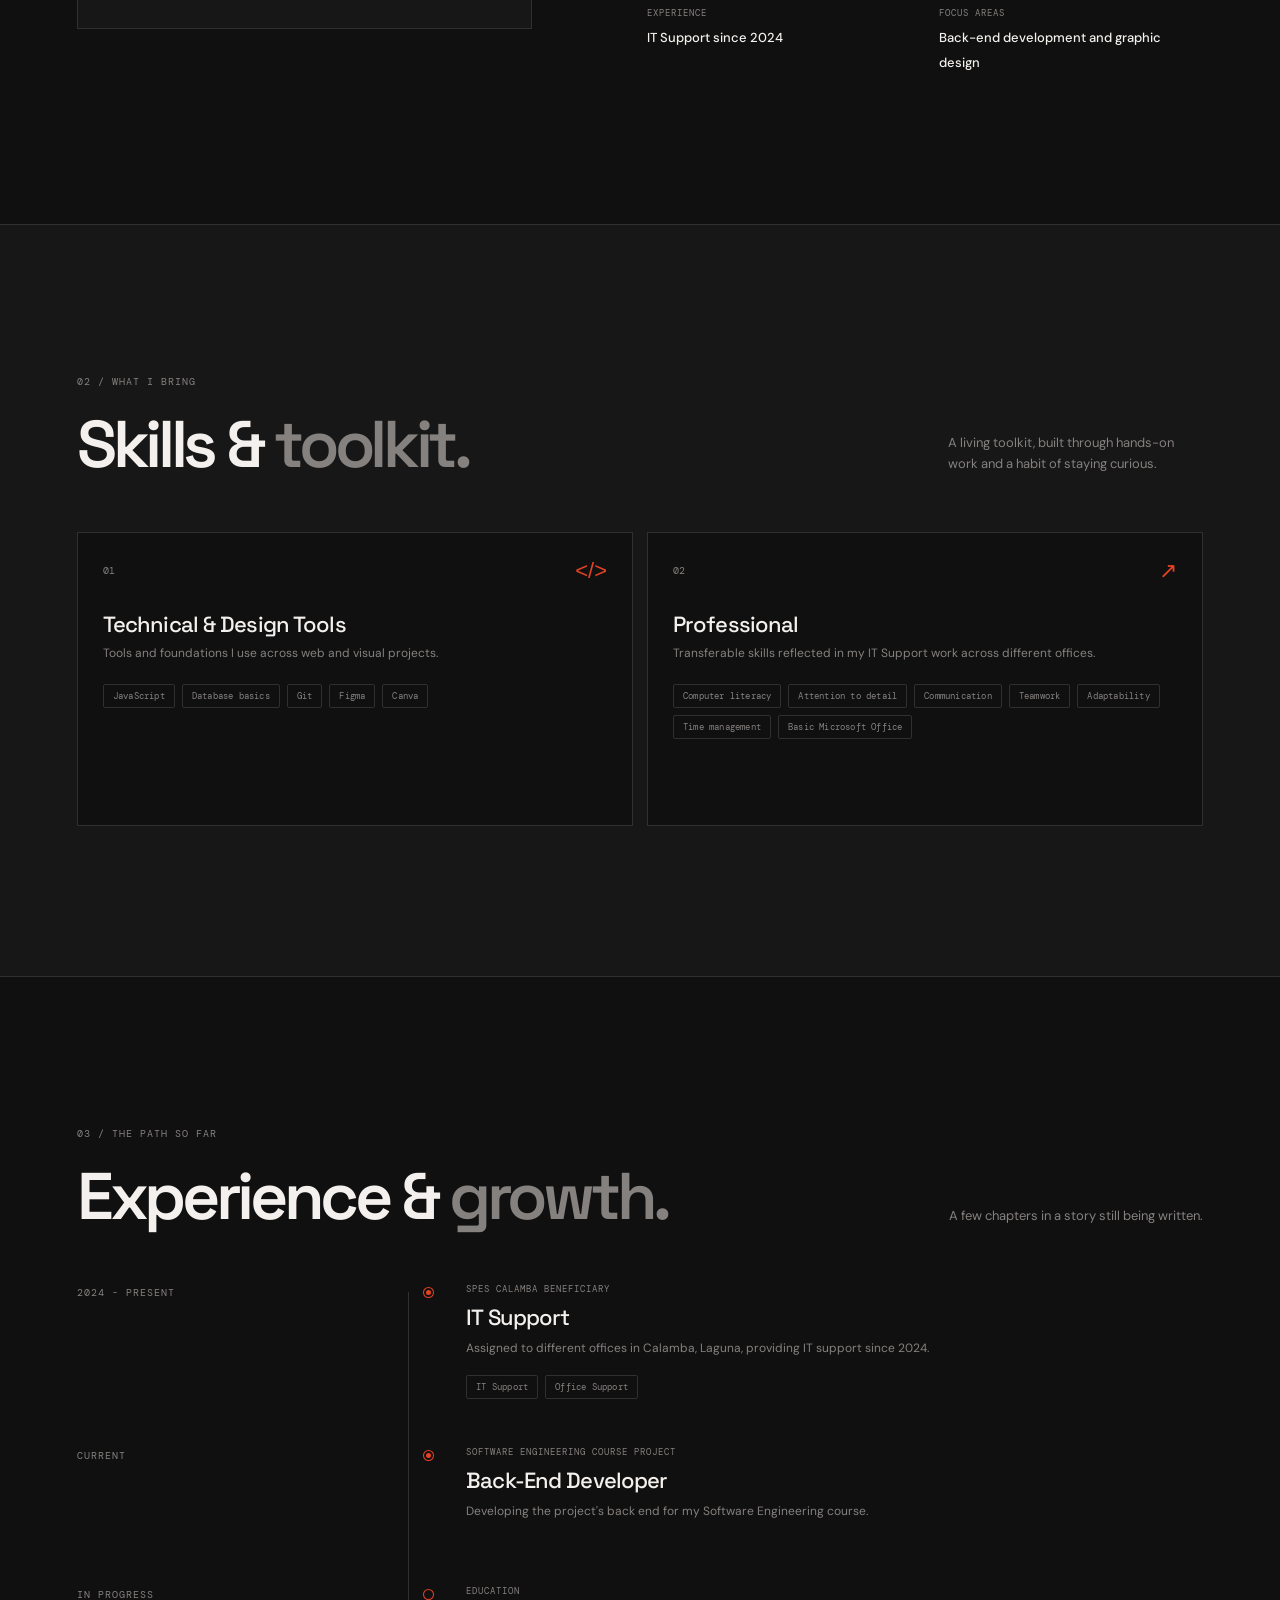
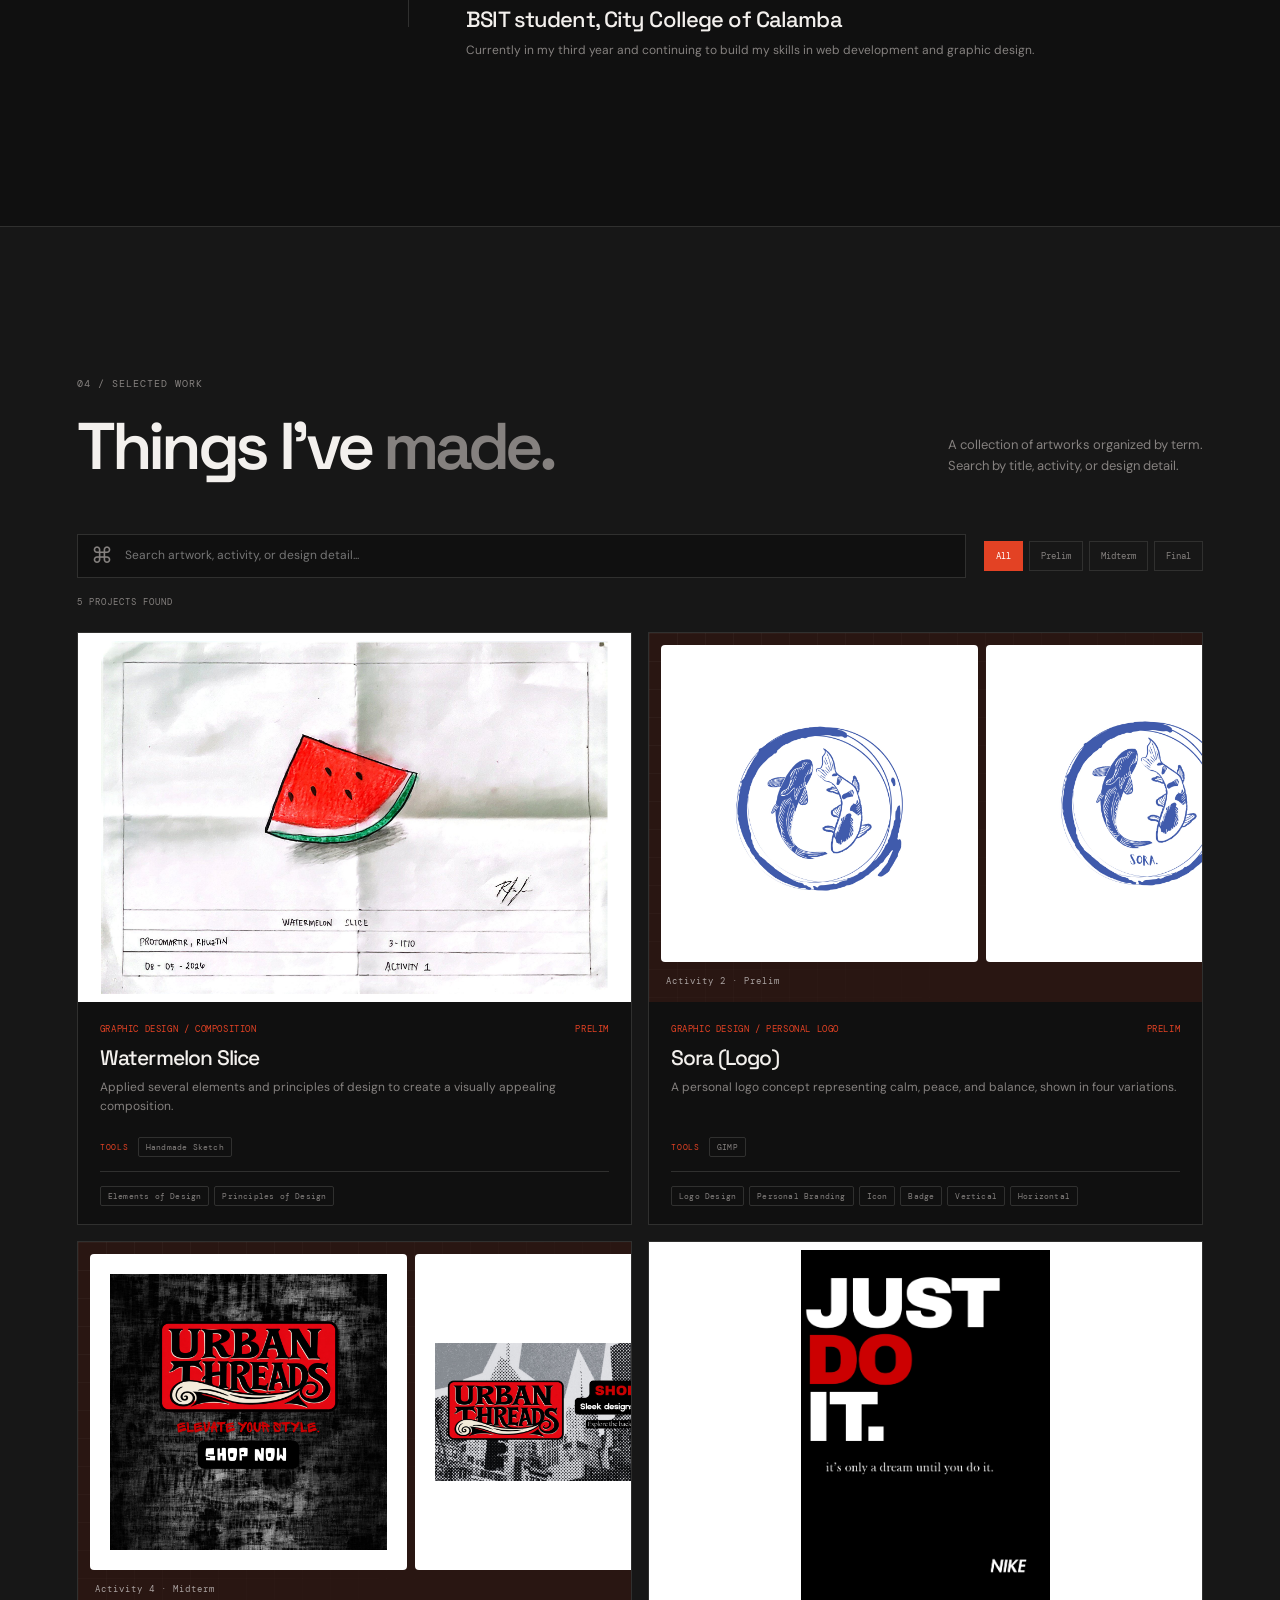
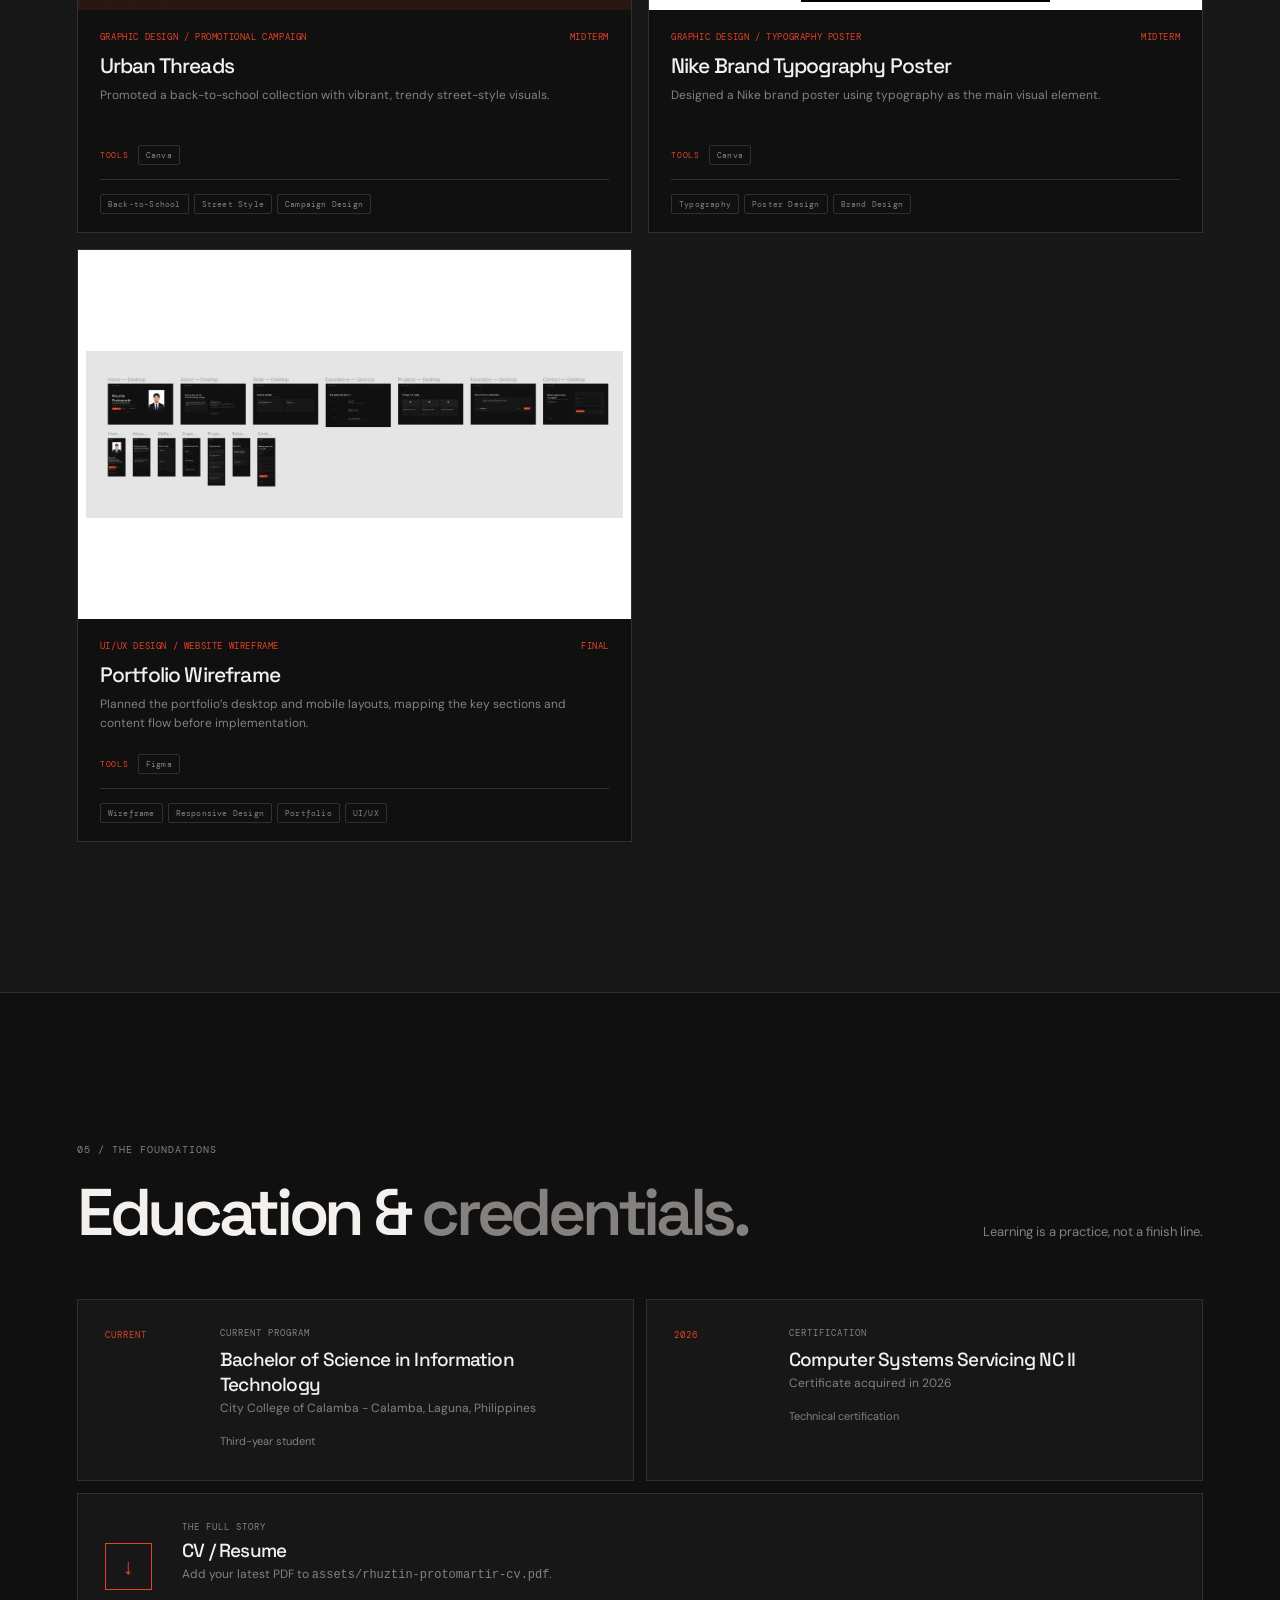
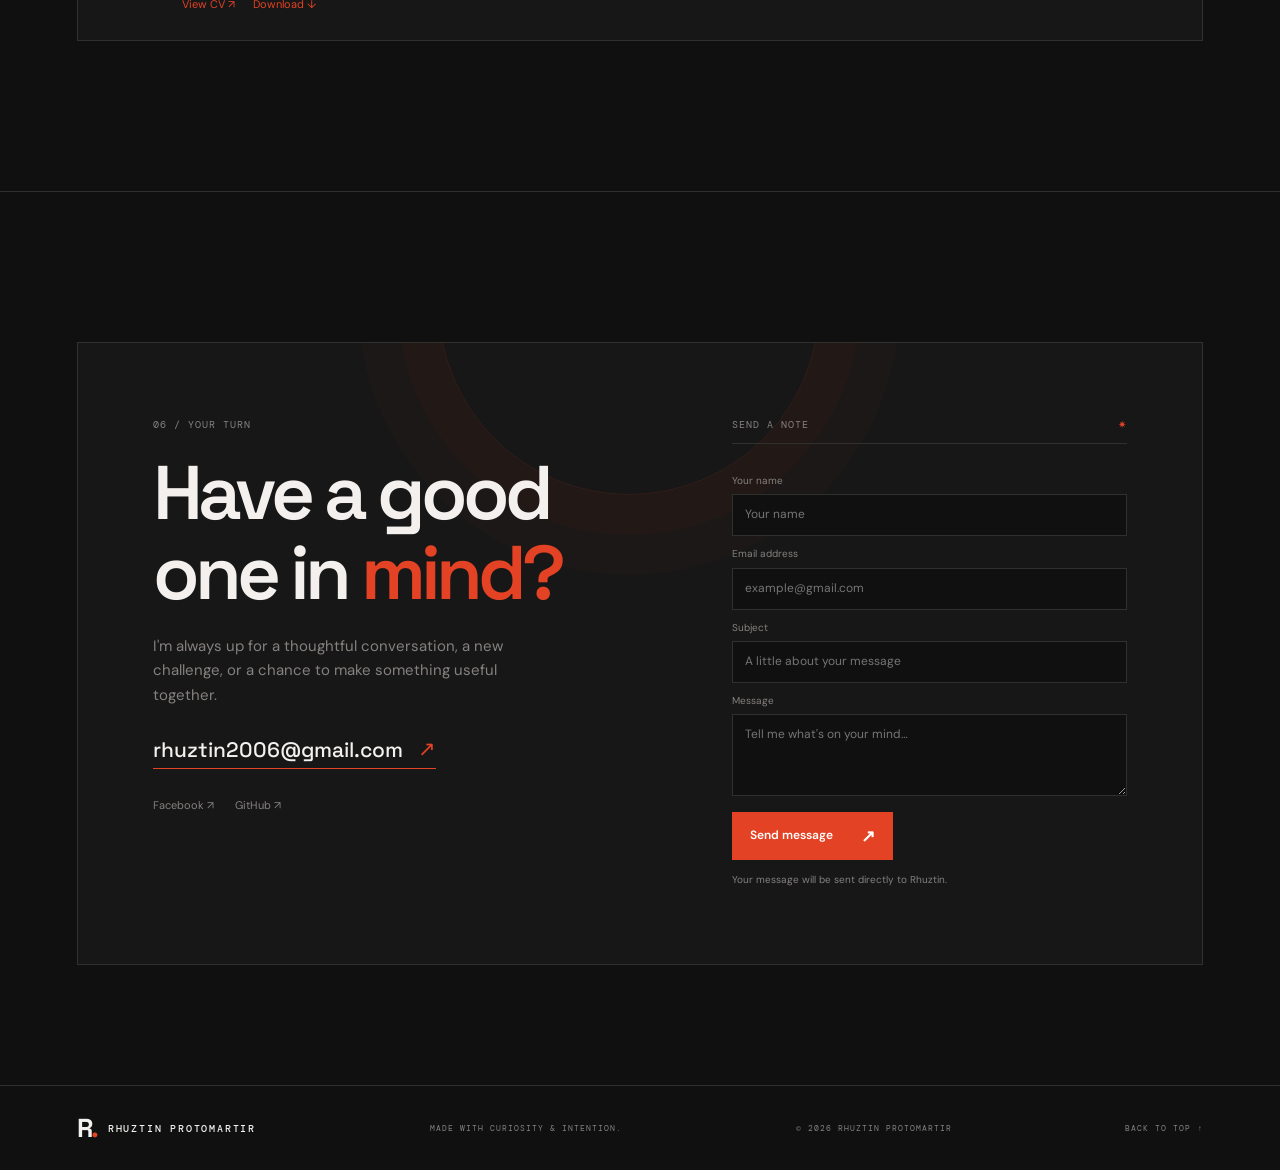
==== commit 567cb260: "the final3" ====
--- a/index.html
+++ b/index.html
@@ -44,7 +44,7 @@
         <a href="#education">Education</a>
         <a href="#contact">Contact</a>
         <button class="theme-toggle" aria-label="Switch to light mode" title="Switch theme">
-          <span class="theme-icon">â˜¼</span>
+          <span class="theme-icon">&#9790;</span>
         </button>
       </nav>
     </header>
@@ -66,7 +66,7 @@
           </h1>
           <p class="hero-role">Aspiring Back-End Web Developer</p>
           <p class="hero-intro">
-            Iâ€™m <strong>Rhuztin Protomartir</strong>, a aspiring back-end web developer focused on building useful digital experiences.
+            I&#39;m <strong>Rhuztin Protomartir</strong>, an aspiring back-end web developer focused on building useful digital experiences.
           </p>
           <div class="hero-actions">
             <a class="button button-primary" href="#projects">
@@ -81,7 +81,7 @@
           </div>
           <div class="hero-meta">
             <span>BASED IN<strong>Calamba, Laguna, Philippines</strong></span>
-            <span>FOCUS<strong>Back-end development Â· Graphic design</strong></span>
+            <span>FOCUS<strong>Back-end development &middot; Graphic design</strong></span>
           </div>
         </div>
 
@@ -102,7 +102,7 @@
   </div>
   <div class="about-grid">
     <div class="about-note">
-      <span class="note-mark">â€œ</span>
+      <span class="note-mark">&ldquo;</span>
       <p>I believe good work sits where <em>clear thinking</em>, useful technology, and a little creative risk meet.</p>
       <span class="note-signature">- RHUZTIN PROTOMARTIR</span>
     </div>
@@ -141,7 +141,7 @@
     </div>
   </article>
   <article class="skill-group">
-    <div class="group-top"><span>02</span><span class="group-icon">â†—</span></div>
+    <div class="group-top"><span>02</span><span class="group-icon">&#8599;</span></div>
     <h3>Professional</h3>
     <p>Transferable skills reflected in my IT Support work across different offices.</p>
     <div class="tags">
@@ -182,7 +182,7 @@
       <div class="timeline-content">
         <p class="eyebrow">SOFTWARE ENGINEERING COURSE PROJECT</p>
         <h3>Back-End Developer</h3>
-        <p>Developing the projectâ€™s back end for my Software Engineering course.</p>
+        <p>Developing the project&#39;s back end for my Software Engineering course.</p>
       </div>
     </article>
     <article class="timeline-item">
@@ -201,13 +201,13 @@
         <div class="section-heading heading-row">
           <div>
             <p class="eyebrow">04 / SELECTED WORK</p>
-            <h2>Things Iâ€™ve <span class="muted">made.</span></h2>
+            <h2>Things I&#39;ve <span class="muted">made.</span></h2>
           </div>
           <p class="section-aside">A collection of artworks organized by term. Search by title, activity, or design detail.</p>
         </div>
         <div class="project-tools">
           <label class="search-box">
-            <span aria-hidden="true">âŒ•</span>
+            <span aria-hidden="true">&#8984;</span>
             <input id="project-search" type="search" placeholder="Search artwork, activity, or design detail..." aria-label="Search artworks">
           </label>
           <div class="filter-list" id="project-filters" aria-label="Filter projects by term"></div>
@@ -245,14 +245,14 @@
       </div>
     </article>
     <article class="education-card cv-card">
-      <span class="cv-icon">â†“</span>
+      <span class="cv-icon">&#8595;</span>
       <div>
         <p class="eyebrow">THE FULL STORY</p>
         <h3>CV / Resume</h3>
         <p>Add your latest PDF to <code>assets/rhuztin-protomartir-cv.pdf</code>.</p>
         <div class="cv-actions">
-          <a class="text-link" href="assets/rhuztin-protomartir-cv.pdf" target="_blank" rel="noopener">View CV â†—</a>
-          <a class="text-link" href="assets/rhuztin-protomartir-cv.pdf" download>Download â†“</a>
+          <a class="text-link" href="assets/rhuztin-protomartir-cv.pdf" target="_blank" rel="noopener">View CV &#8599;</a>
+          <a class="text-link" href="assets/rhuztin-protomartir-cv.pdf" download>Download &#8595;</a>
         </div>
       </div>
     </article>
@@ -264,15 +264,15 @@
           <div class="contact-copy">
             <p class="eyebrow">06 / YOUR TURN</p>
             <h2>Have a good<br>one in <span class="accent">mind?</span></h2>
-            <p>Iâ€™m always up for a thoughtful conversation, a new challenge, or a chance to make something useful together.</p>
-            <a class="contact-email" href="mailto:rhuztin2006@gmail.com">rhuztin2006@gmail.com <span>â†—</span></a>
+            <p>I&#39;m always up for a thoughtful conversation, a new challenge, or a chance to make something useful together.</p>
+            <a class="contact-email" href="mailto:rhuztin2006@gmail.com">rhuztin2006@gmail.com <span>&#8599;</span></a>
             <div class="social-links">
-              <a href="https://www.facebook.com/handsomerhuz?mibextid=wwXIfr&amp;rdid=da6cW8B48UGMz7MO&amp;share_url=https%3A%2F%2Fwww.facebook.com%2Fshare%2F19YXBNkRjc%2F%3Fmibextid%3DwwXIfr" target="_blank" rel="noopener noreferrer">Facebook â†—</a>
-              <a href="https://github.com/rhuzGG" target="_blank" rel="noopener noreferrer">GitHub â†—</a>
+              <a href="https://www.facebook.com/handsomerhuz?mibextid=wwXIfr&amp;rdid=da6cW8B48UGMz7MO&amp;share_url=https%3A%2F%2Fwww.facebook.com%2Fshare%2F19YXBNkRjc%2F%3Fmibextid%3DwwXIfr" target="_blank" rel="noopener noreferrer">Facebook &#8599;</a>
+              <a href="https://github.com/rhuzGG" target="_blank" rel="noopener noreferrer">GitHub &#8599;</a>
             </div>
           </div>
           <form class="contact-form" id="contact-form">
-            <p class="form-heading">SEND A NOTE <span>âœ³</span></p>
+            <p class="form-heading">SEND A NOTE <span>&#10039;</span></p>
             <label for="contact-name">Your name</label>
             <input id="contact-name" name="name" autocomplete="name" required maxlength="100" placeholder="Your name">
             <label for="contact-email">Email address</label>
@@ -280,12 +280,12 @@
             <label for="contact-subject">Subject</label>
             <input id="contact-subject" name="subject" required maxlength="120" placeholder="A little about your message">
             <label for="contact-message">Message</label>
-            <textarea id="contact-message" name="message" rows="3" required maxlength="2000" placeholder="Tell me whatâ€™s on your mindâ€¦"></textarea>
+            <textarea id="contact-message" name="message" rows="3" required maxlength="2000" placeholder="Tell me what&#39;s on your mind&#8230;"></textarea>
             <div class="honeypot" aria-hidden="true">
               <label for="website">Leave this field blank</label>
               <input id="website" name="website" tabindex="-1" autocomplete="off">
             </div>
-            <button class="button button-primary" type="submit">Send message <span>â†—</span></button>
+            <button class="button button-primary" type="submit">Send message <span>&#8599;</span></button>
             <p class="form-note">Your message will be sent directly to Rhuztin.</p>
           </form>
         </div>
@@ -298,8 +298,8 @@
         <span class="brand-name">RHUZTIN PROTOMARTIR</span>
       </a>
       <span class="footer-note">MADE WITH CURIOSITY &amp; INTENTION.</span>
-      <span class="footer-copy">Â© <span id="year">2026</span> RHUZTIN PROTOMARTIR</span>
-      <a class="back-top" href="#home">BACK TO TOP â†‘</a>
+      <span class="footer-copy">&copy; <span id="year">2026</span> RHUZTIN PROTOMARTIR</span>
+      <a class="back-top" href="#home">BACK TO TOP &#8593;</a>
     </footer>
 
       <dialog class="artwork-dialog" id="artwork-dialog" aria-labelledby="artwork-title">
@@ -311,13 +311,13 @@
             </div>
             <div class="artwork-viewer-actions">
               <span id="artwork-counter" aria-live="polite"></span>
-              <button class="viewer-close" type="button" aria-label="Close artwork viewer">Ã—</button>
+              <button class="viewer-close" type="button" aria-label="Close artwork viewer">&times;</button>
             </div>
           </header>
           <div class="artwork-viewer-stage">
-            <button class="viewer-arrow" id="artwork-previous" type="button" aria-label="Previous artwork">â†</button>
+            <button class="viewer-arrow" id="artwork-previous" type="button" aria-label="Previous artwork">&#8592;</button>
             <div class="artwork-media" id="artwork-media"></div>
-            <button class="viewer-arrow" id="artwork-next" type="button" aria-label="Next artwork">â†’</button>
+            <button class="viewer-arrow" id="artwork-next" type="button" aria-label="Next artwork">&#8594;</button>
           </div>
           <div class="artwork-thumbnails" id="artwork-thumbnails" aria-label="Choose a Sora logo variation"></div>
           <p class="viewer-hint">Use the arrow keys to browse. Press Escape to close.</p>
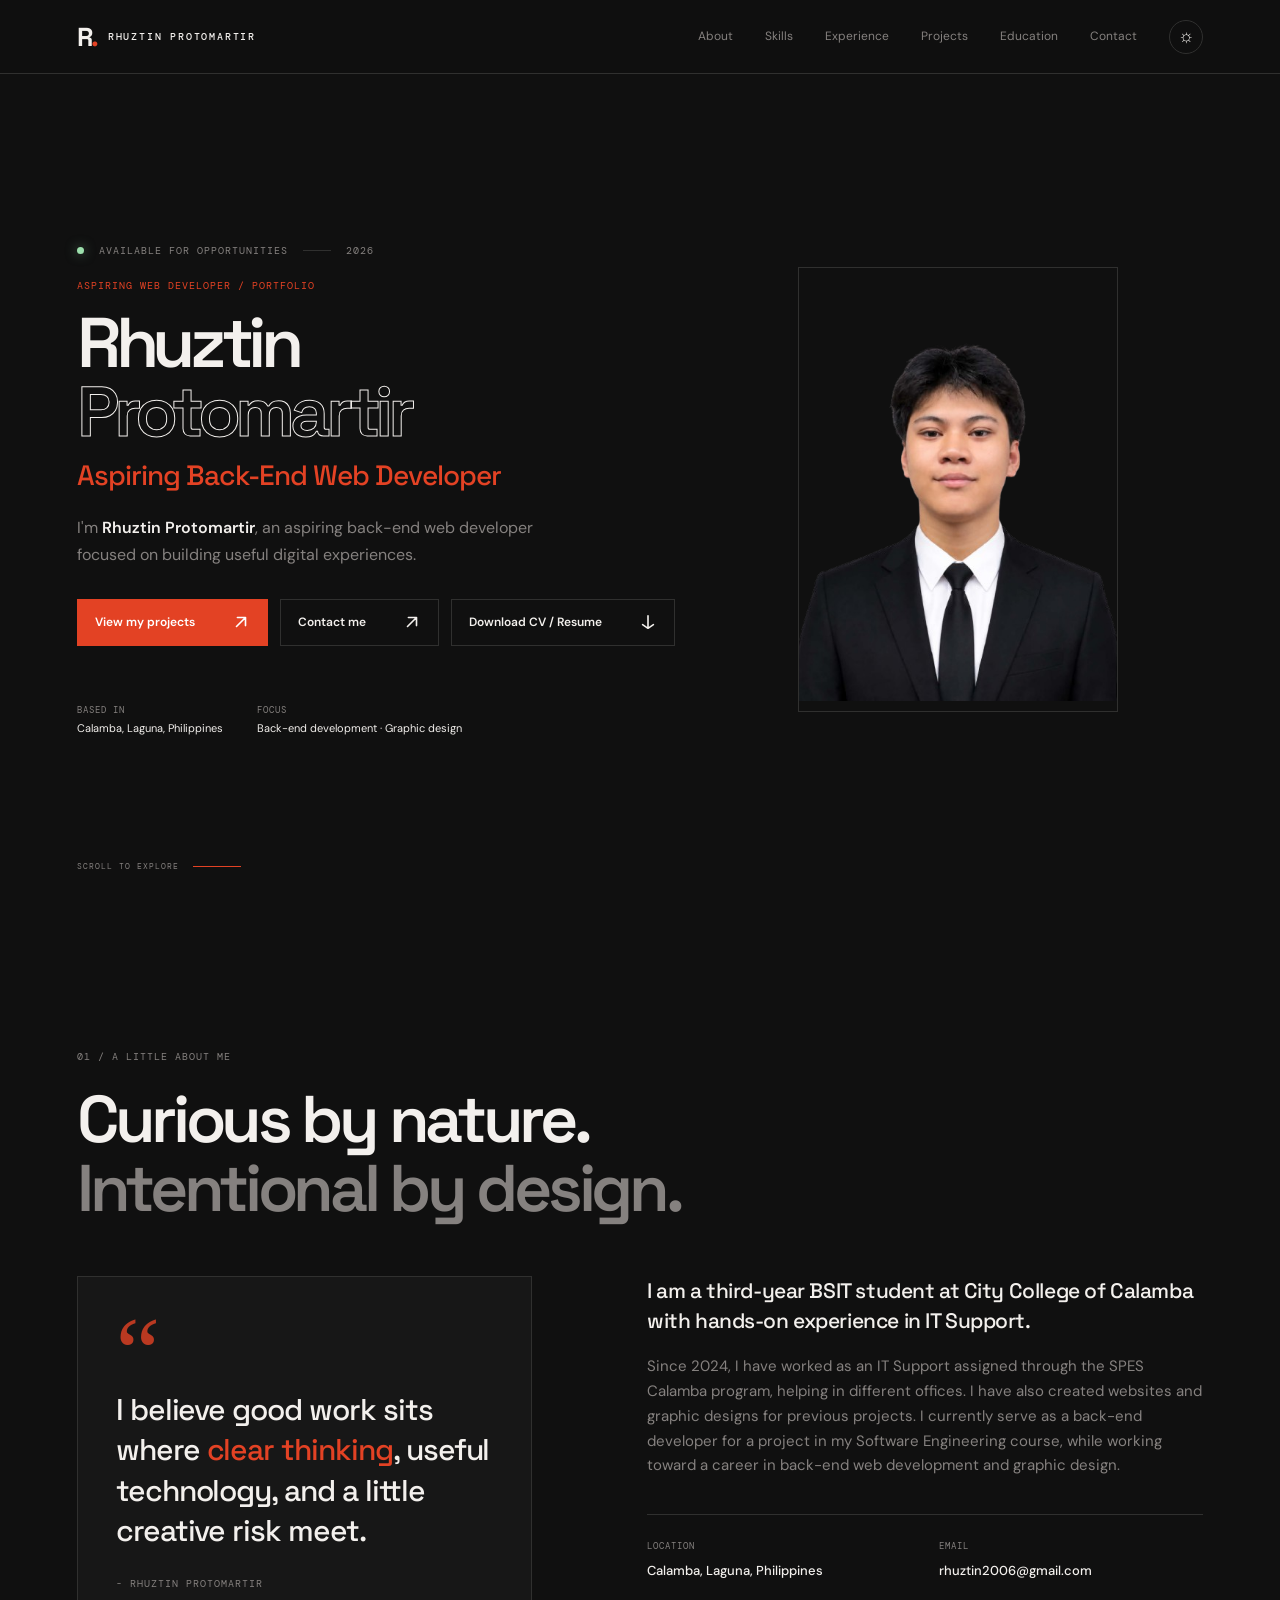
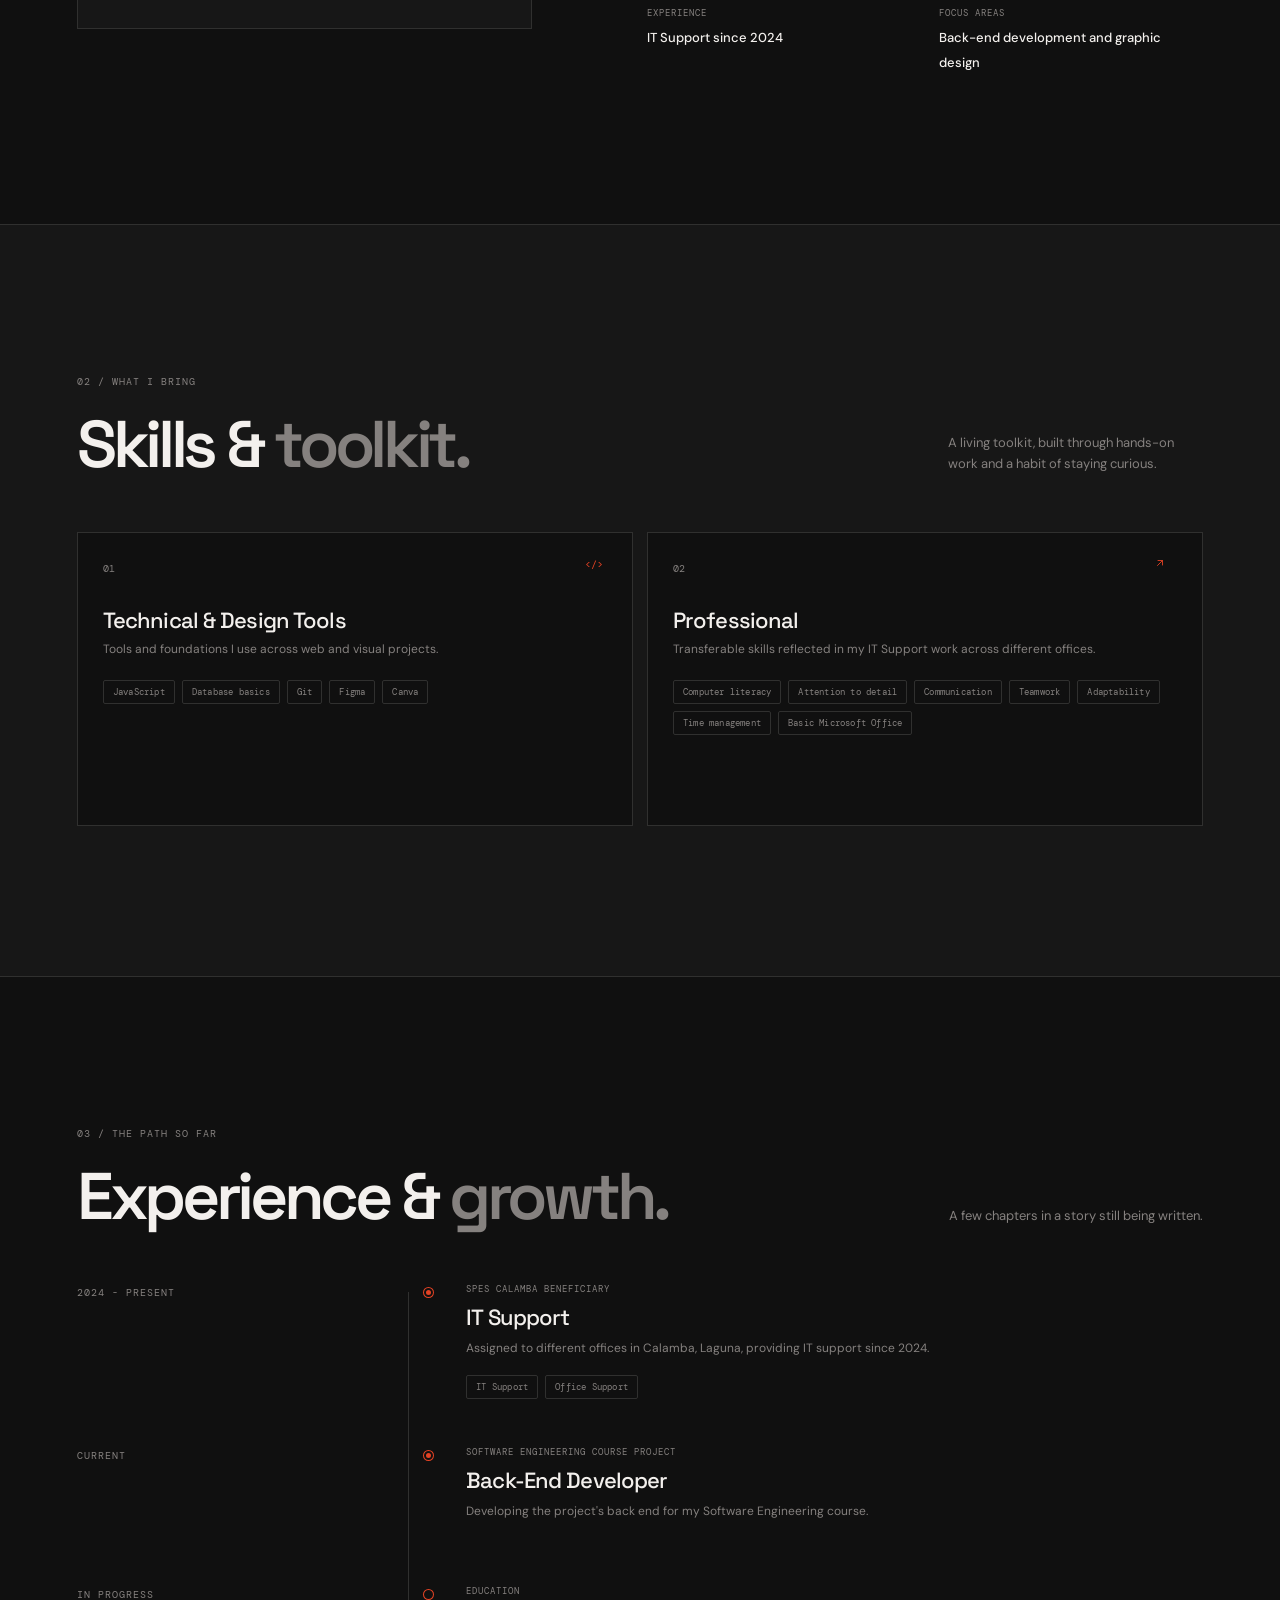
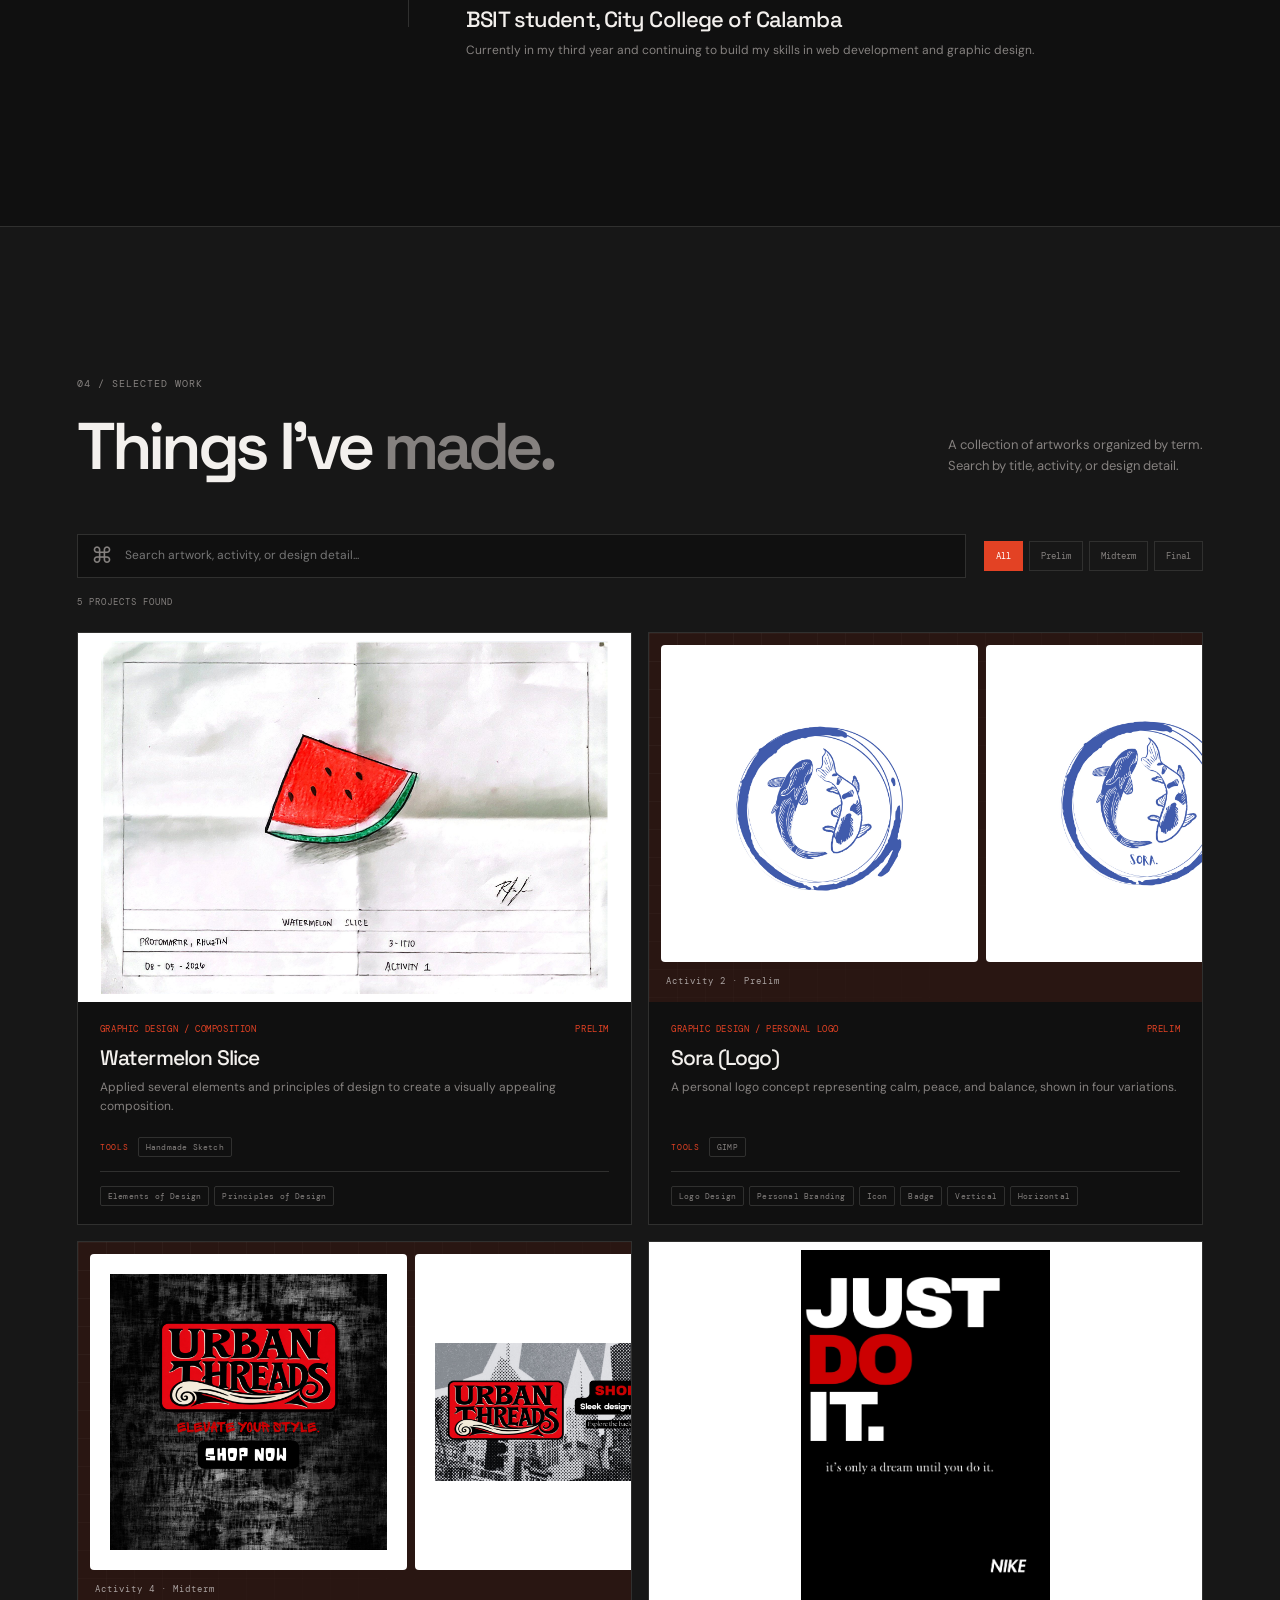
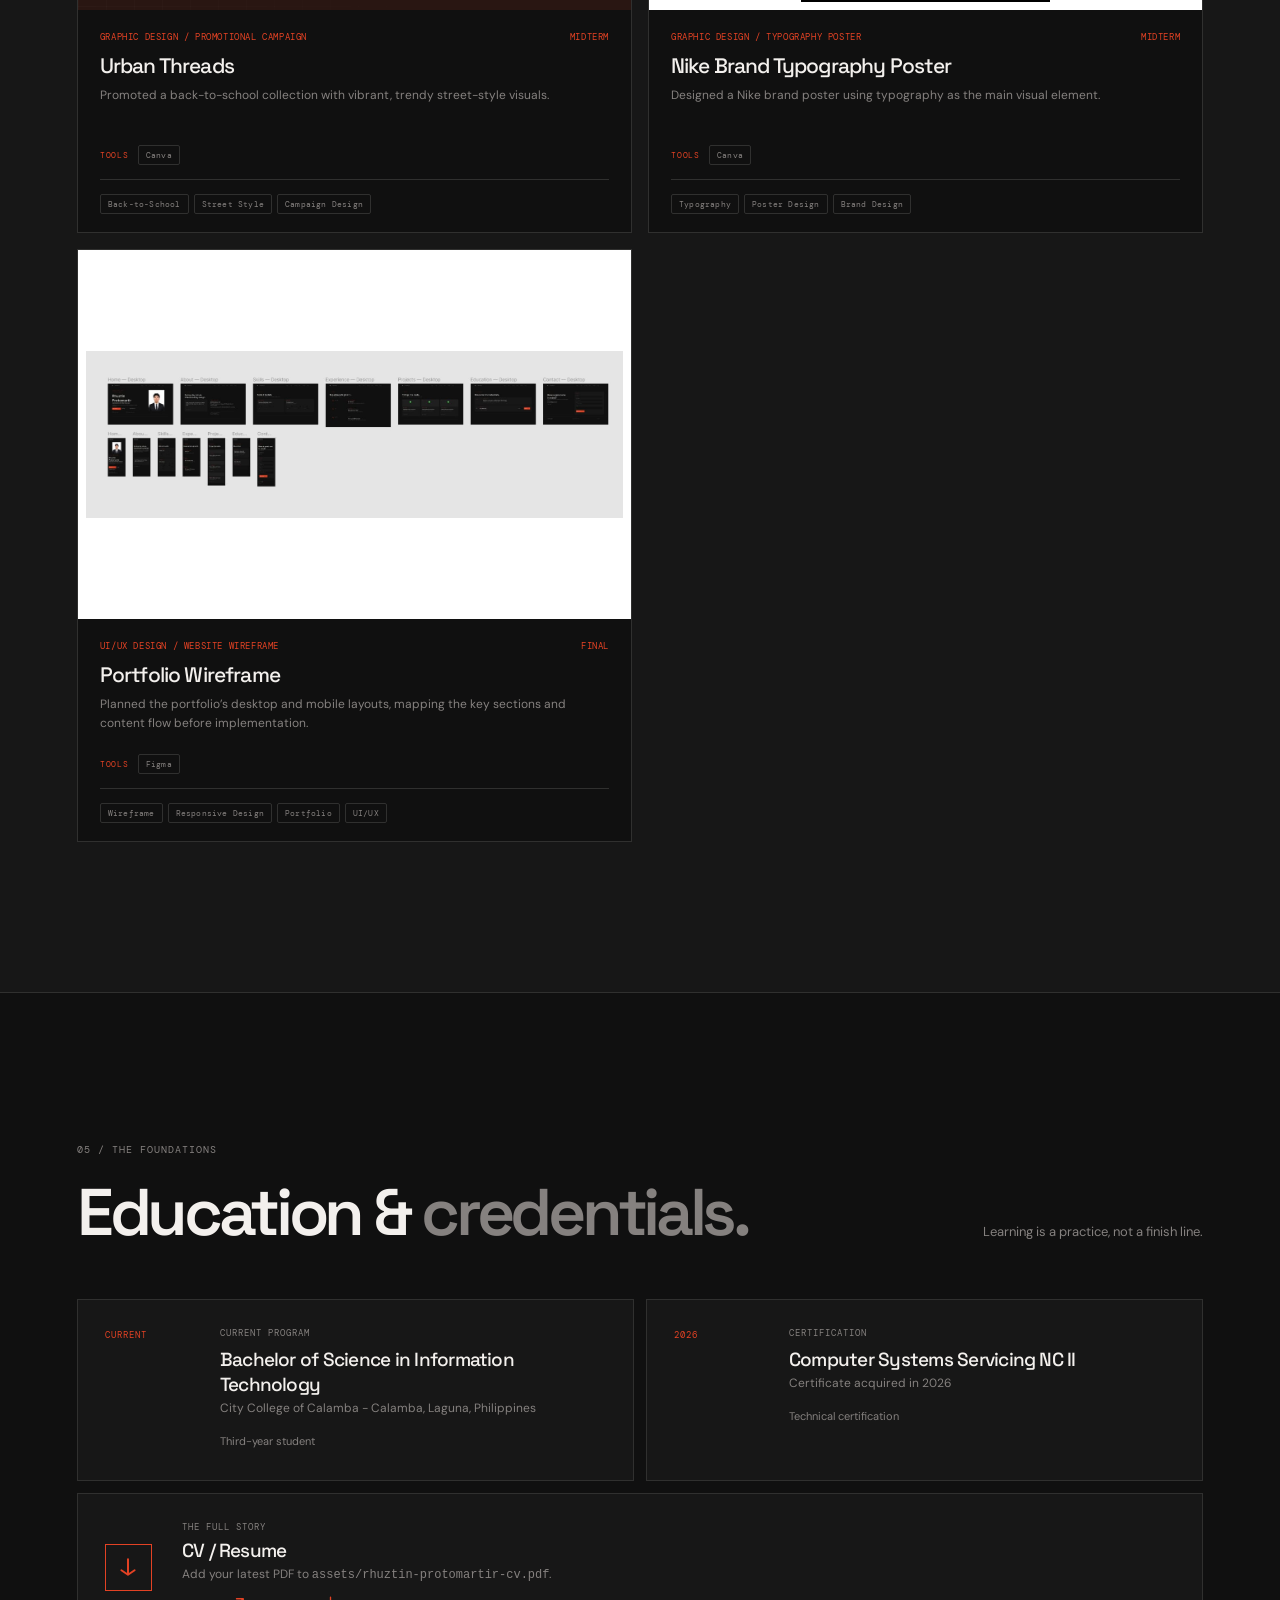
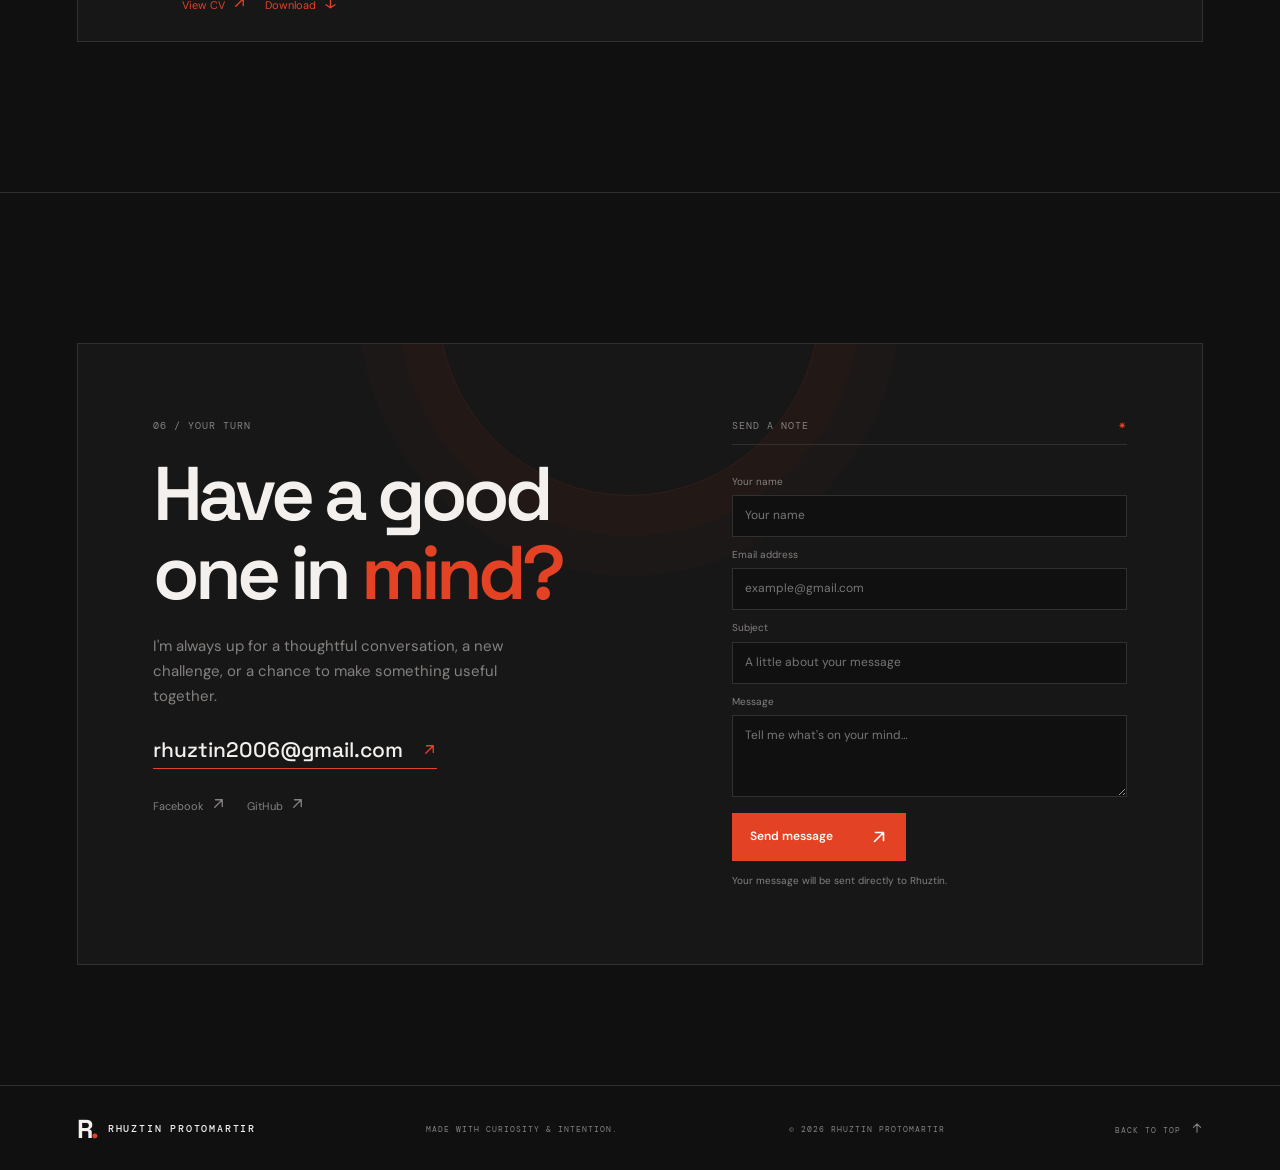
==== commit 86ad2b2d: "final na 4" ====
--- a/index.html
+++ b/index.html
@@ -141,7 +141,7 @@
     </div>
   </article>
   <article class="skill-group">
-    <div class="group-top"><span>02</span><span class="group-icon">&#8599;</span></div>
+    <div class="group-top"><span>02</span><span class="group-icon" aria-hidden="true"><svg viewBox="0 0 20 20"><path d="M5 15 15 5M6 5h9v9"/></svg></span></div>
     <h3>Professional</h3>
     <p>Transferable skills reflected in my IT Support work across different offices.</p>
     <div class="tags">
@@ -245,14 +245,14 @@
       </div>
     </article>
     <article class="education-card cv-card">
-      <span class="cv-icon">&#8595;</span>
+      <span class="cv-icon" aria-hidden="true"><svg viewBox="0 0 20 20"><path d="M10 3v14m-6-4 6 4 6-4"/></svg></span>
       <div>
         <p class="eyebrow">THE FULL STORY</p>
         <h3>CV / Resume</h3>
         <p>Add your latest PDF to <code>assets/rhuztin-protomartir-cv.pdf</code>.</p>
         <div class="cv-actions">
-          <a class="text-link" href="assets/rhuztin-protomartir-cv.pdf" target="_blank" rel="noopener">View CV &#8599;</a>
-          <a class="text-link" href="assets/rhuztin-protomartir-cv.pdf" download>Download &#8595;</a>
+          <a class="text-link" href="assets/rhuztin-protomartir-cv.pdf" target="_blank" rel="noopener">View CV <svg class="inline-arrow" viewBox="0 0 20 20" aria-hidden="true"><path d="M5 15 15 5M6 5h9v9"/></svg></a>
+          <a class="text-link" href="assets/rhuztin-protomartir-cv.pdf" download>Download <svg class="inline-arrow down-arrow" viewBox="0 0 20 20" aria-hidden="true"><path d="M10 3v14m-6-4 6 4 6-4"/></svg></a>
         </div>
       </div>
     </article>
@@ -265,10 +265,10 @@
             <p class="eyebrow">06 / YOUR TURN</p>
             <h2>Have a good<br>one in <span class="accent">mind?</span></h2>
             <p>I&#39;m always up for a thoughtful conversation, a new challenge, or a chance to make something useful together.</p>
-            <a class="contact-email" href="mailto:rhuztin2006@gmail.com">rhuztin2006@gmail.com <span>&#8599;</span></a>
+            <a class="contact-email" href="mailto:rhuztin2006@gmail.com">rhuztin2006@gmail.com <svg class="inline-arrow" viewBox="0 0 20 20" aria-hidden="true"><path d="M5 15 15 5M6 5h9v9"/></svg></a>
             <div class="social-links">
-              <a href="https://www.facebook.com/handsomerhuz?mibextid=wwXIfr&amp;rdid=da6cW8B48UGMz7MO&amp;share_url=https%3A%2F%2Fwww.facebook.com%2Fshare%2F19YXBNkRjc%2F%3Fmibextid%3DwwXIfr" target="_blank" rel="noopener noreferrer">Facebook &#8599;</a>
-              <a href="https://github.com/rhuzGG" target="_blank" rel="noopener noreferrer">GitHub &#8599;</a>
+              <a href="https://www.facebook.com/handsomerhuz?mibextid=wwXIfr&amp;rdid=da6cW8B48UGMz7MO&amp;share_url=https%3A%2F%2Fwww.facebook.com%2Fshare%2F19YXBNkRjc%2F%3Fmibextid%3DwwXIfr" target="_blank" rel="noopener noreferrer">Facebook <svg class="inline-arrow" viewBox="0 0 20 20" aria-hidden="true"><path d="M5 15 15 5M6 5h9v9"/></svg></a>
+              <a href="https://github.com/rhuzGG" target="_blank" rel="noopener noreferrer">GitHub <svg class="inline-arrow" viewBox="0 0 20 20" aria-hidden="true"><path d="M5 15 15 5M6 5h9v9"/></svg></a>
             </div>
           </div>
           <form class="contact-form" id="contact-form">
@@ -285,7 +285,7 @@
               <label for="website">Leave this field blank</label>
               <input id="website" name="website" tabindex="-1" autocomplete="off">
             </div>
-            <button class="button button-primary" type="submit">Send message <span>&#8599;</span></button>
+            <button class="button button-primary" type="submit">Send message <svg class="button-icon" viewBox="0 0 20 20" fill="none" aria-hidden="true"><path d="M5 15 15 5M6 5h9v9" stroke="currentColor" stroke-width="1.8" stroke-linecap="round" stroke-linejoin="round"/></svg></button>
             <p class="form-note">Your message will be sent directly to Rhuztin.</p>
           </form>
         </div>
@@ -299,7 +299,7 @@
       </a>
       <span class="footer-note">MADE WITH CURIOSITY &amp; INTENTION.</span>
       <span class="footer-copy">&copy; <span id="year">2026</span> RHUZTIN PROTOMARTIR</span>
-      <a class="back-top" href="#home">BACK TO TOP &#8593;</a>
+      <a class="back-top" href="#home">BACK TO TOP <svg class="inline-arrow up-arrow" viewBox="0 0 20 20" aria-hidden="true"><path d="M10 17V3m-6 6 6-6 6 6"/></svg></a>
     </footer>
 
       <dialog class="artwork-dialog" id="artwork-dialog" aria-labelledby="artwork-title">
@@ -315,9 +315,9 @@
             </div>
           </header>
           <div class="artwork-viewer-stage">
-            <button class="viewer-arrow" id="artwork-previous" type="button" aria-label="Previous artwork">&#8592;</button>
+            <button class="viewer-arrow" id="artwork-previous" type="button" aria-label="Previous artwork"><svg viewBox="0 0 20 20" aria-hidden="true"><path d="M16 10H4m6-6-6 6 6 6"/></svg></button>
             <div class="artwork-media" id="artwork-media"></div>
-            <button class="viewer-arrow" id="artwork-next" type="button" aria-label="Next artwork">&#8594;</button>
+            <button class="viewer-arrow" id="artwork-next" type="button" aria-label="Next artwork"><svg viewBox="0 0 20 20" aria-hidden="true"><path d="M4 10h12m-6-6 6 6-6 6"/></svg></button>
           </div>
           <div class="artwork-thumbnails" id="artwork-thumbnails" aria-label="Choose a Sora logo variation"></div>
           <p class="viewer-hint">Use the arrow keys to browse. Press Escape to close.</p>
--- a/css/styles.css
+++ b/css/styles.css
@@ -221,6 +221,22 @@
   font-family: Arial, sans-serif;
   font-weight: 600
 }
+.button-icon,.inline-arrow,.group-icon svg,.cv-icon svg,.viewer-arrow svg {
+  display: inline-block;
+  width: 1em;
+  height: 1em;
+  flex: none;
+  fill: none;
+  stroke: currentColor;
+  stroke-width: 1.8;
+  stroke-linecap: round;
+  stroke-linejoin: round;
+  vertical-align: -0.12em
+}
+.button-icon { width: 18px; height: 18px; margin-left: 9px }
+.inline-arrow { width: 15px; height: 15px; margin-left: 4px }
+.down-arrow { transform: rotate(0deg) }
+.up-arrow { width: 12px; height: 12px }
 .button:hover {
   transform: translateY(-2px)
 }
@@ -493,7 +509,9 @@
 }
 .group-icon {
   color: var(--red);
-  font: 22px Arial, sans-serif
+  display: inline-flex;
+  width: 22px;
+  height: 22px
 }
 .skill-group h3,.timeline-content h3,.education-card h3 {
   font: 500 22px var(--display);
@@ -820,8 +838,7 @@
   height: 47px;
   border: 1px solid var(--red);
   color: var(--red);
-  font-size: 22px;
-  font-family: Arial, sans-serif
+  font-size: 22px
 }
 .cv-card h3 {
   margin-top: 5px
@@ -887,6 +904,7 @@
   color: var(--red);
   font-family: Arial, sans-serif
 }
+.contact-email .inline-arrow { color: var(--red) }
 .social-links {
   display: flex;
   gap: 21px;
@@ -1451,6 +1469,7 @@
   object-fit: contain; background: #fff;
 }
 .viewer-arrow { width: 42px; height: 42px; border-radius: 50%; font-size: 20px; }
+.viewer-arrow svg { width: 20px; height: 20px; }
 .viewer-arrow:disabled { opacity: .35; cursor: default; }
 .artwork-thumbnails { display: flex; justify-content: center; gap: 10px; padding-top: 16px; }
 .artwork-thumbnail { width: 72px; height: 58px; padding: 3px; background: #fff; border: 1px solid var(--line); cursor: pointer; }
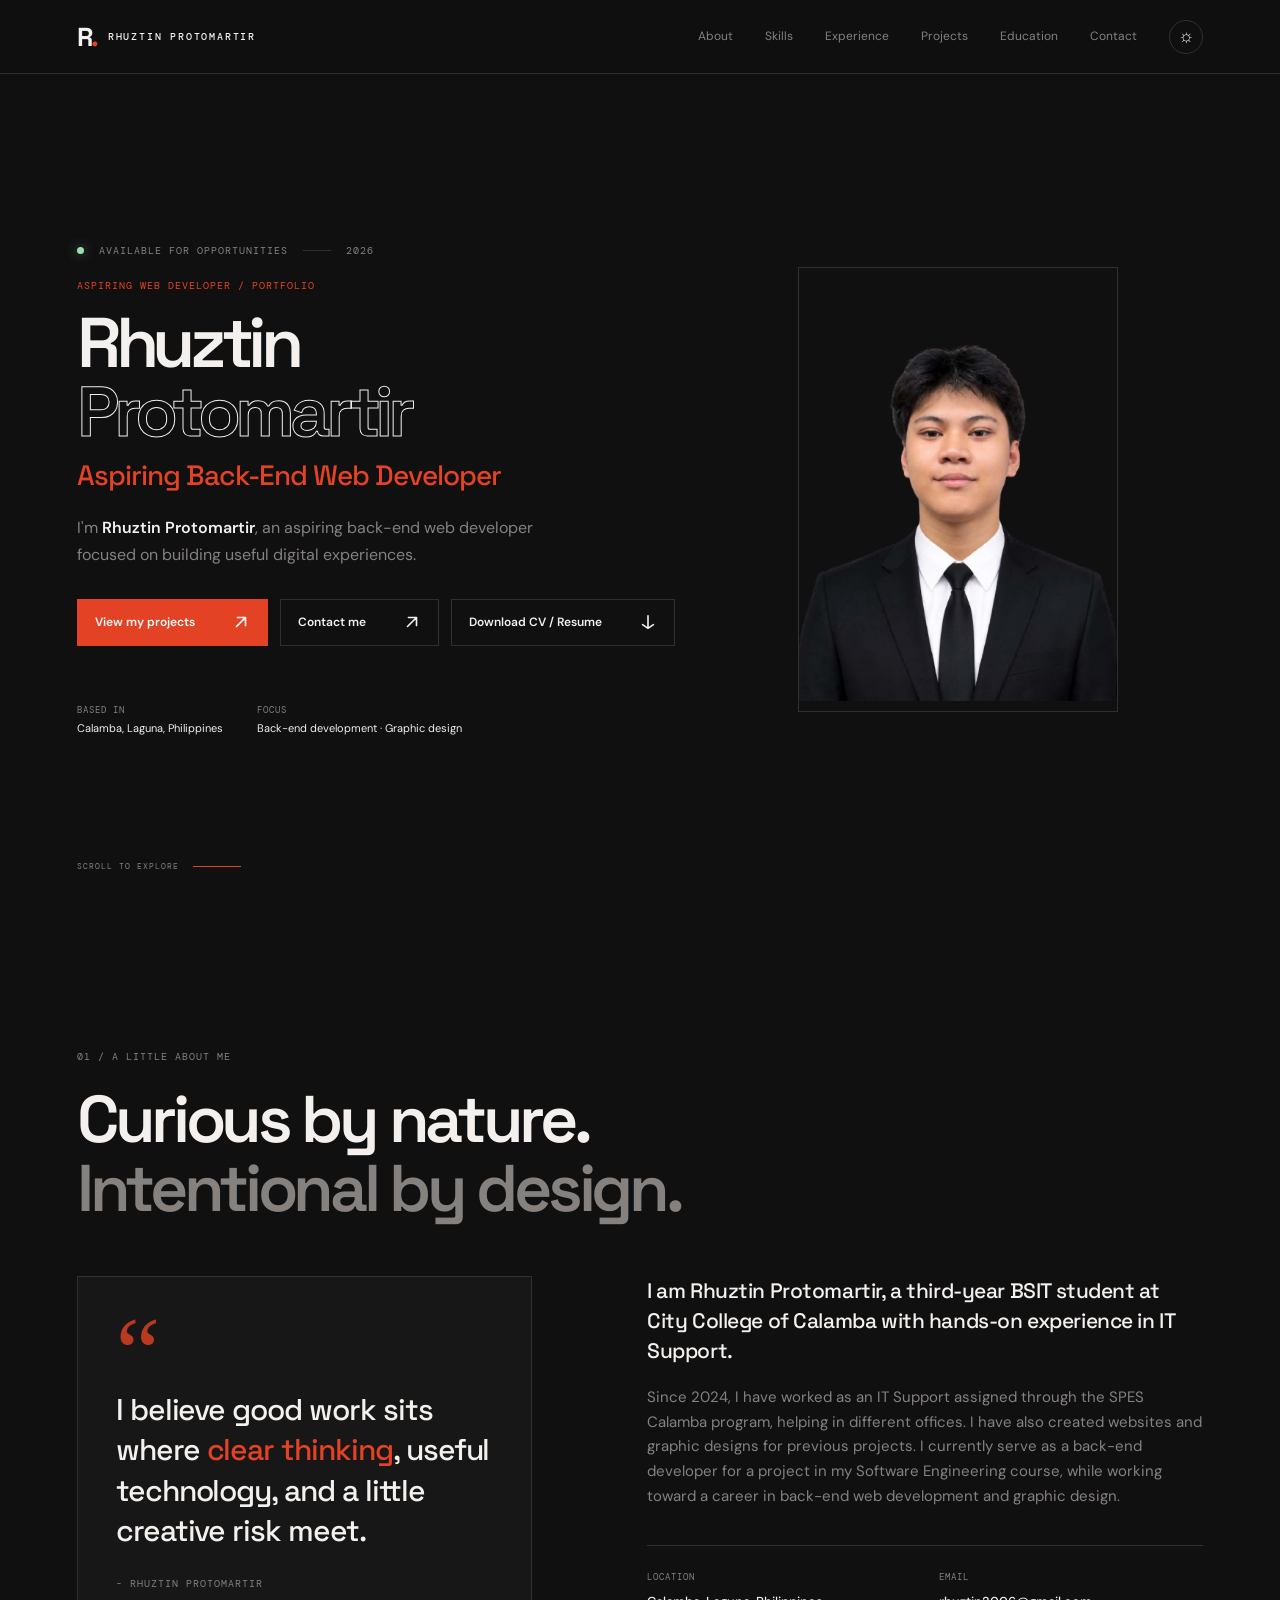
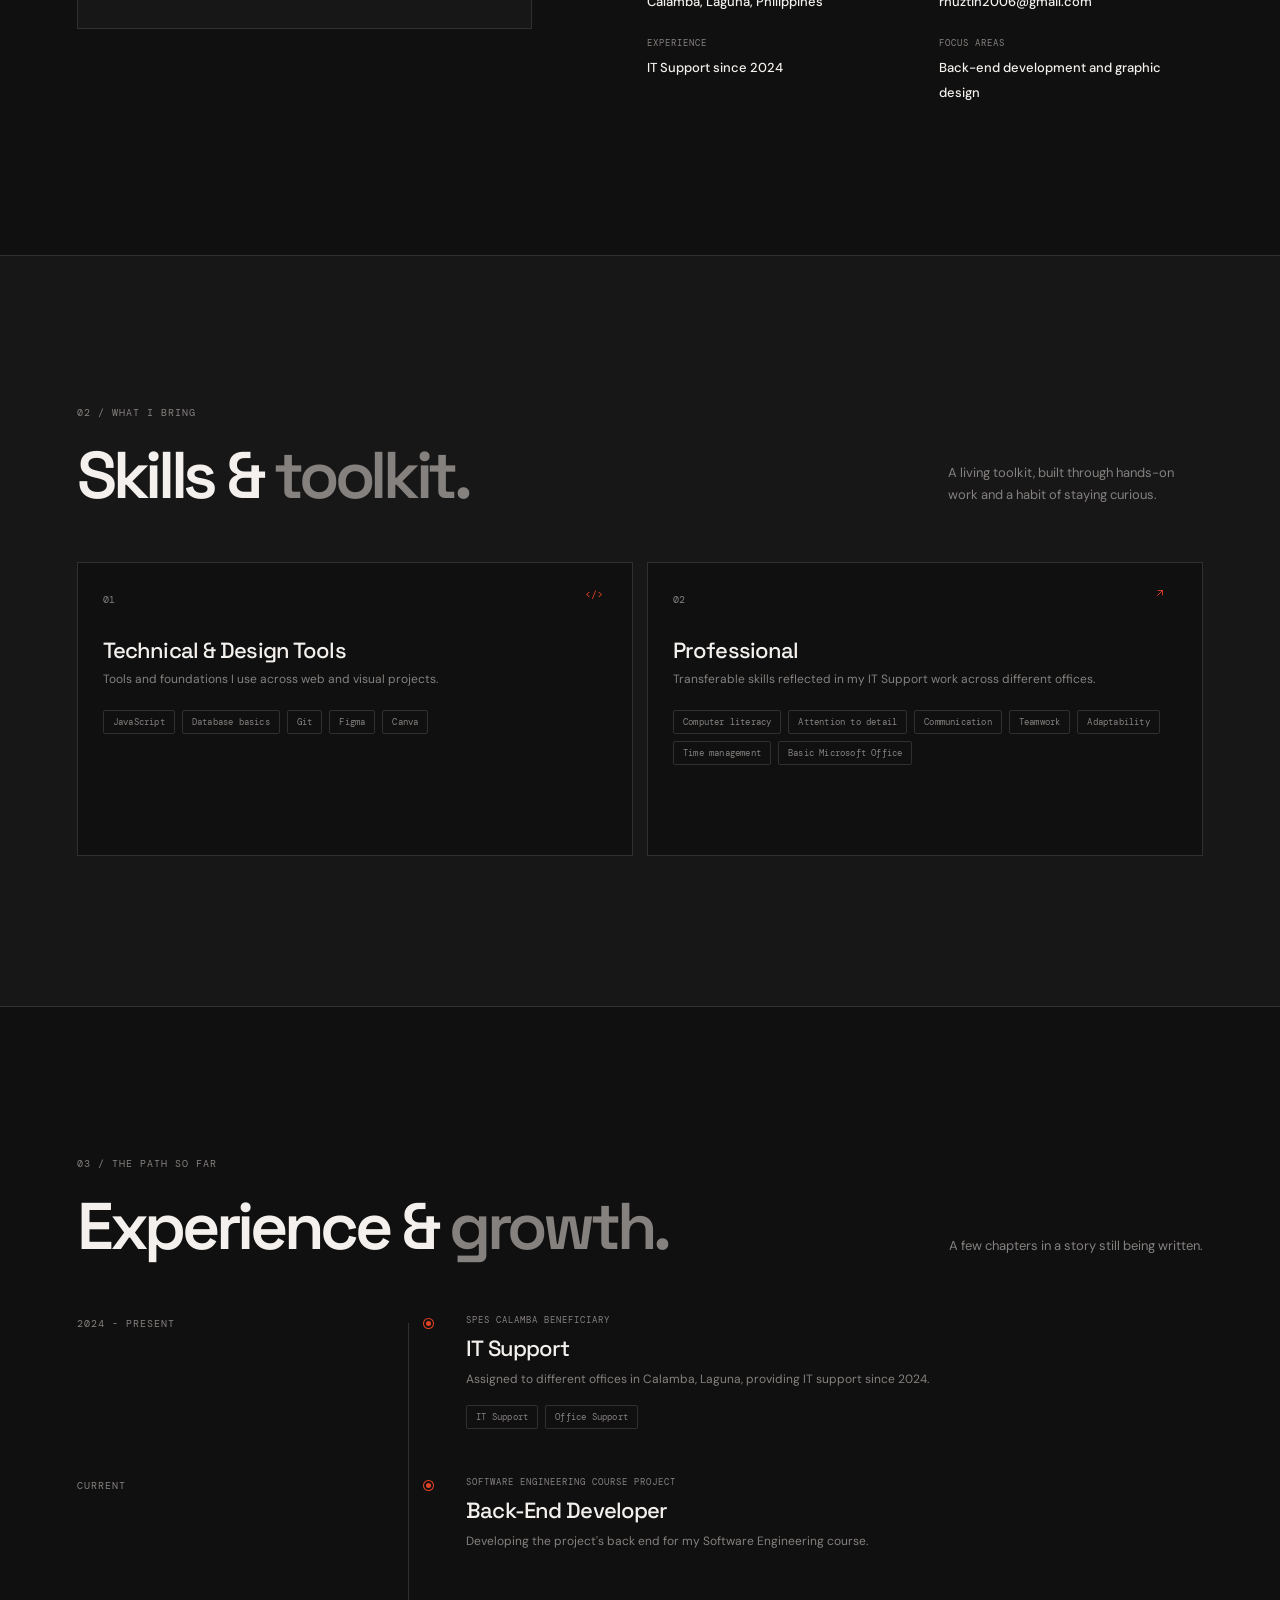
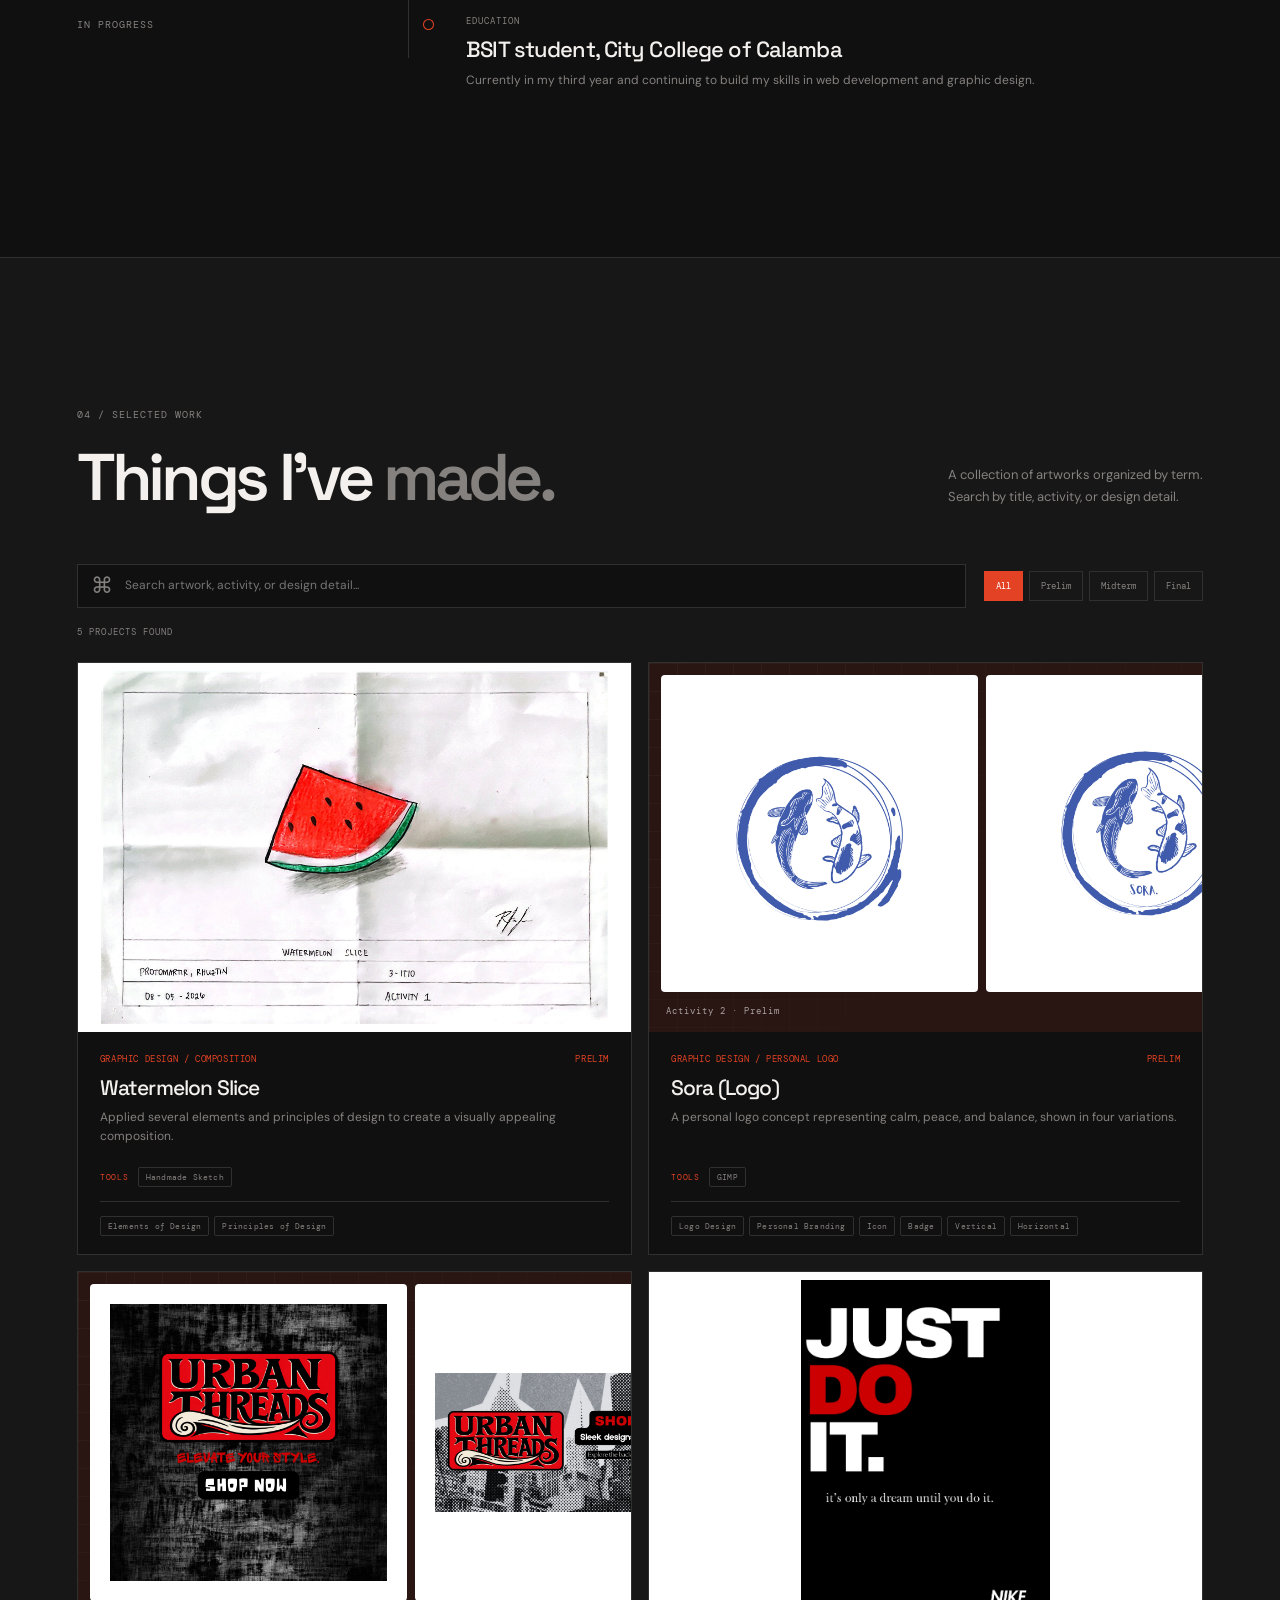
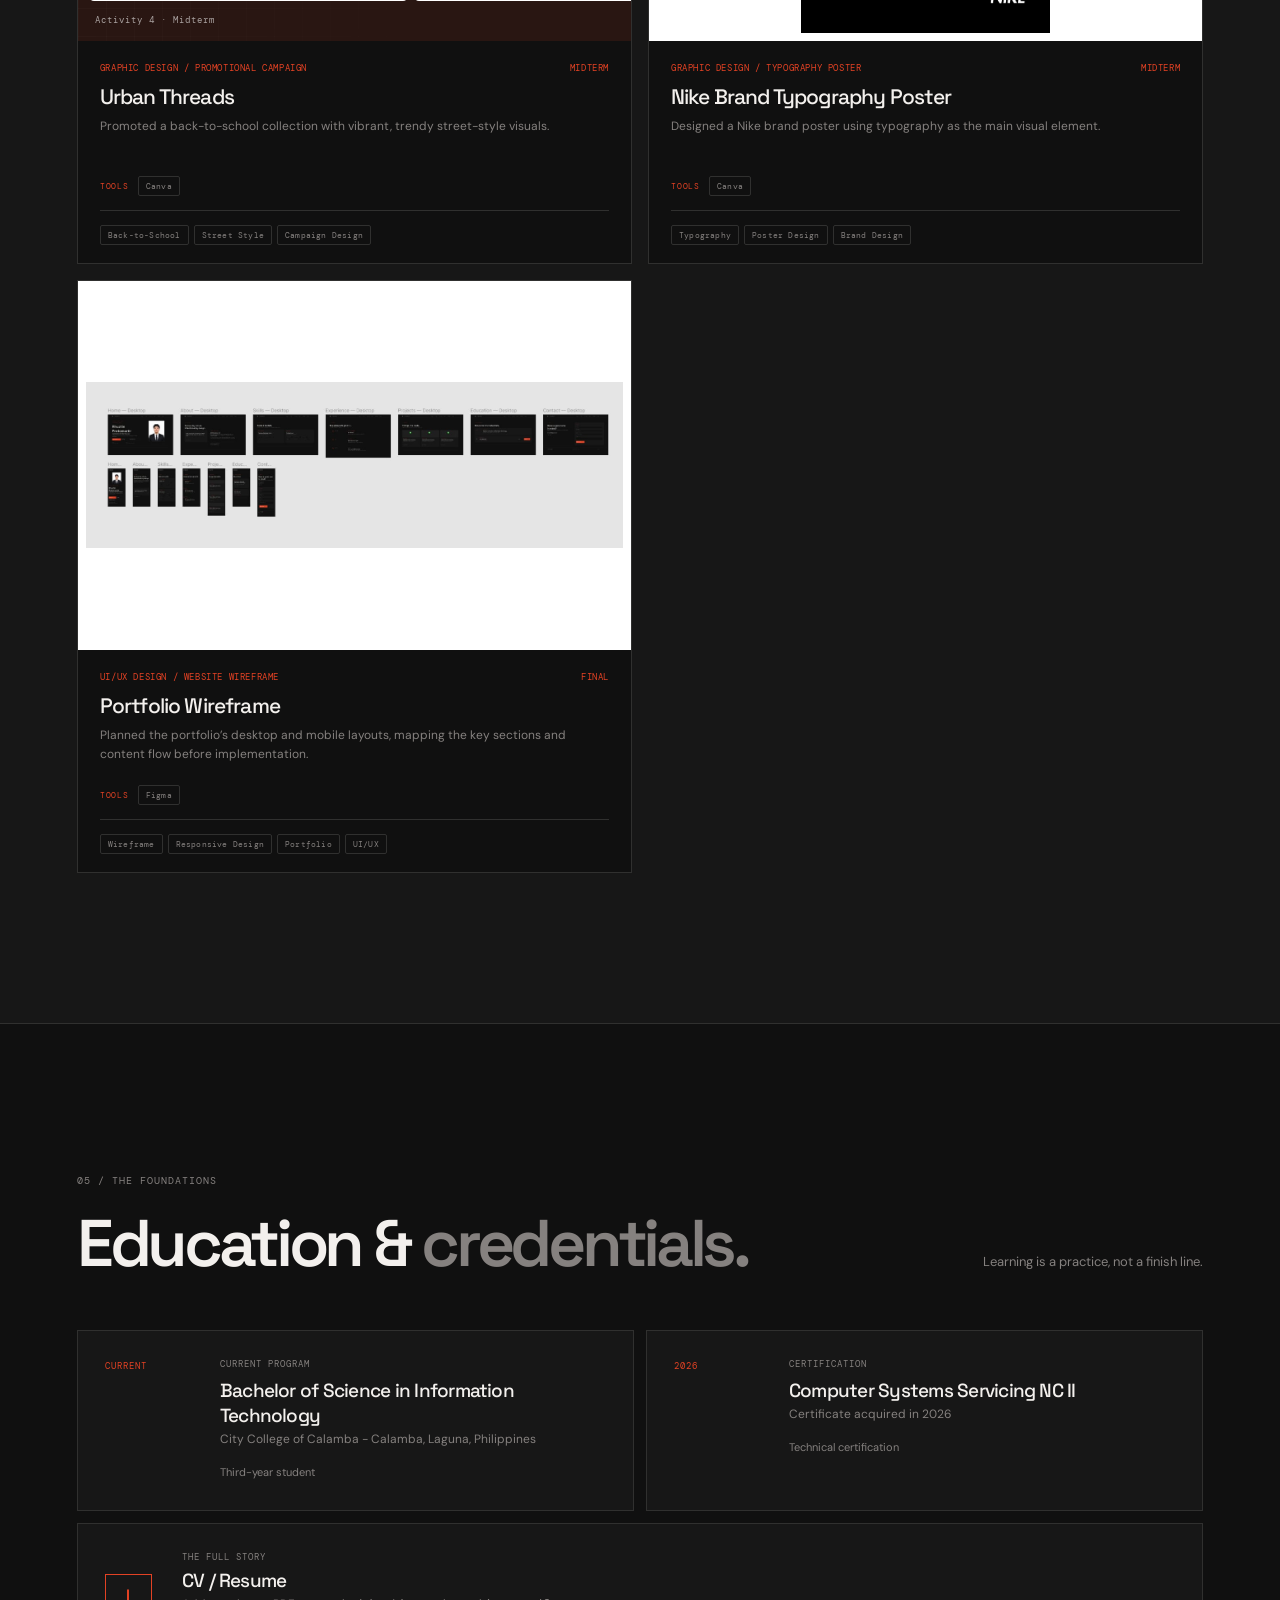
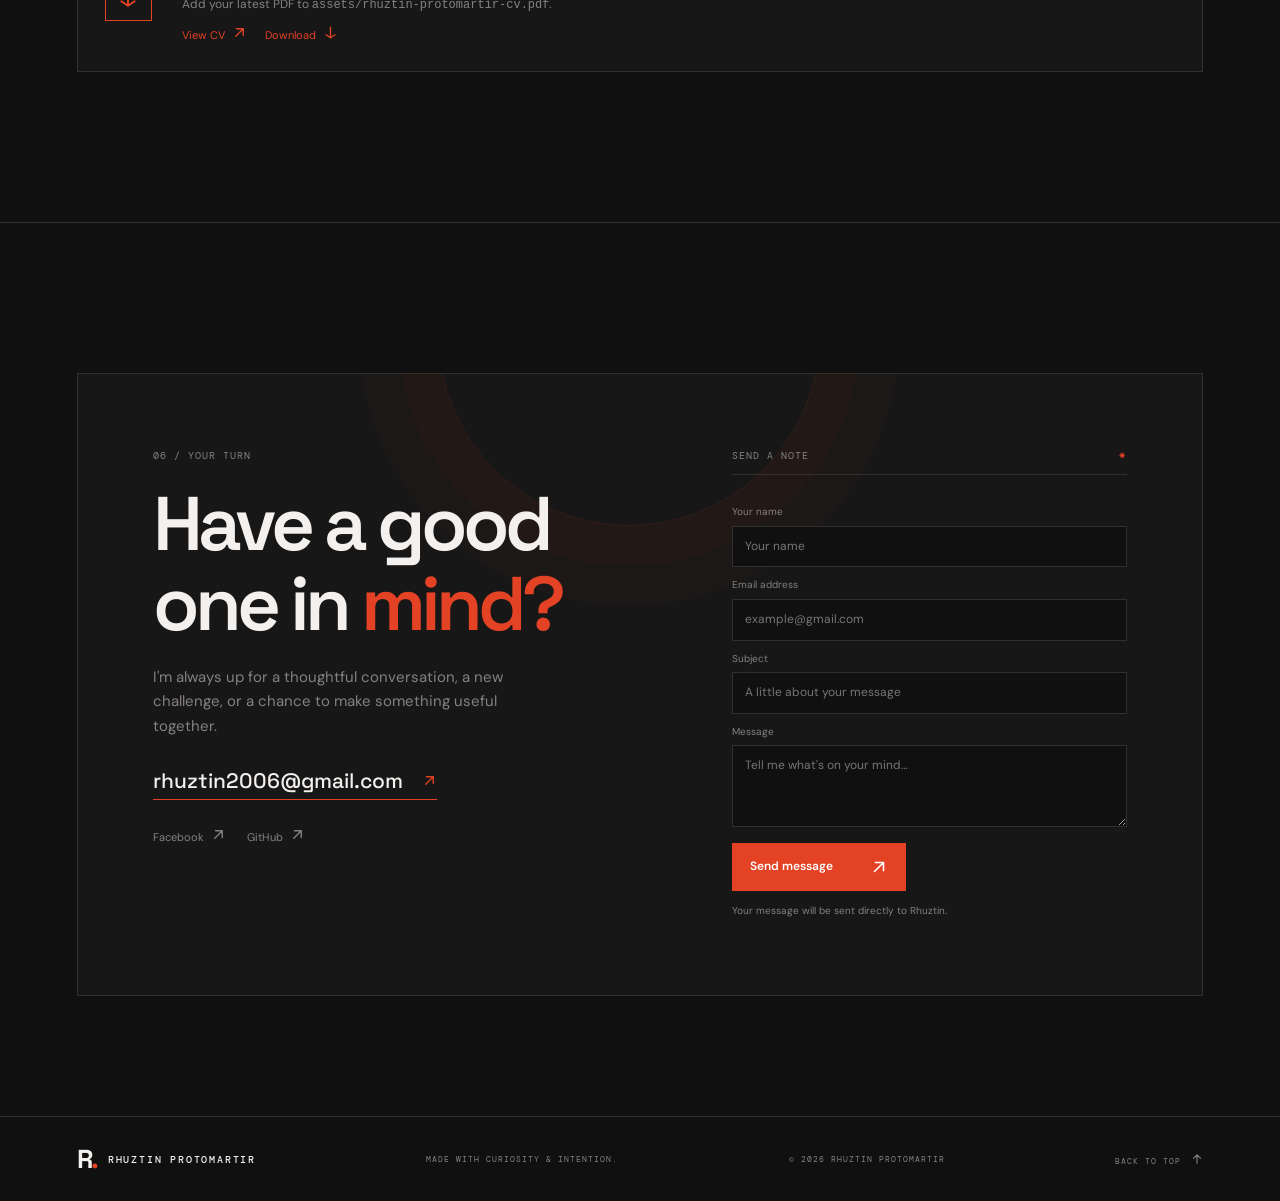
==== commit 2a51ea4b: "w name" ====
--- a/index.html
+++ b/index.html
@@ -107,7 +107,7 @@
       <span class="note-signature">- RHUZTIN PROTOMARTIR</span>
     </div>
     <div class="about-copy">
-      <p class="lead">I am a third-year BSIT student at City College of Calamba with hands-on experience in IT Support.</p>
+      <p class="lead">I am Rhuztin Protomartir, a third-year BSIT student at City College of Calamba with hands-on experience in IT Support.</p>
       <p>Since 2024, I have worked as an IT Support assigned through the SPES Calamba program, helping in different offices. I have also created websites and graphic designs for previous projects. I currently serve as a back-end developer for a project in my Software Engineering course, while working toward a career in back-end web development and graphic design.</p>
       <div class="facts-grid">
         <div><span>LOCATION</span><strong>Calamba, Laguna, Philippines</strong></div>
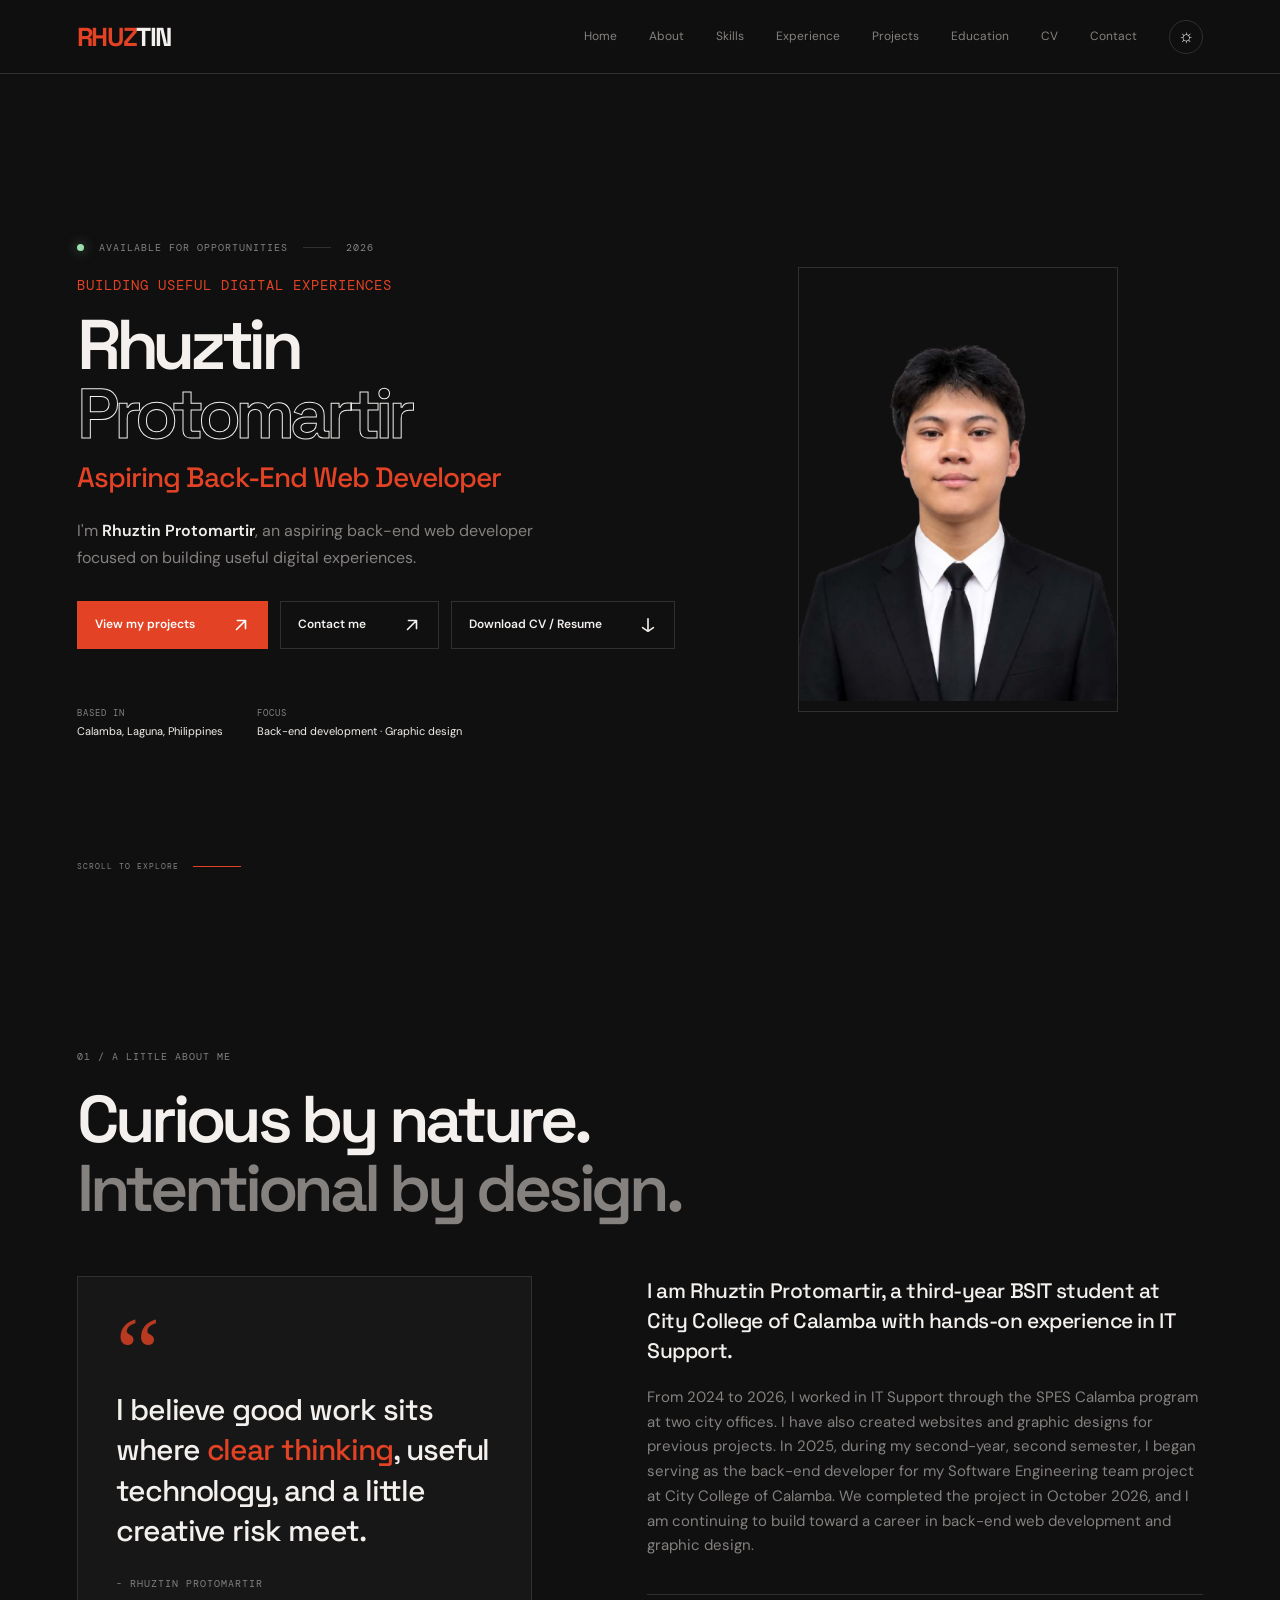
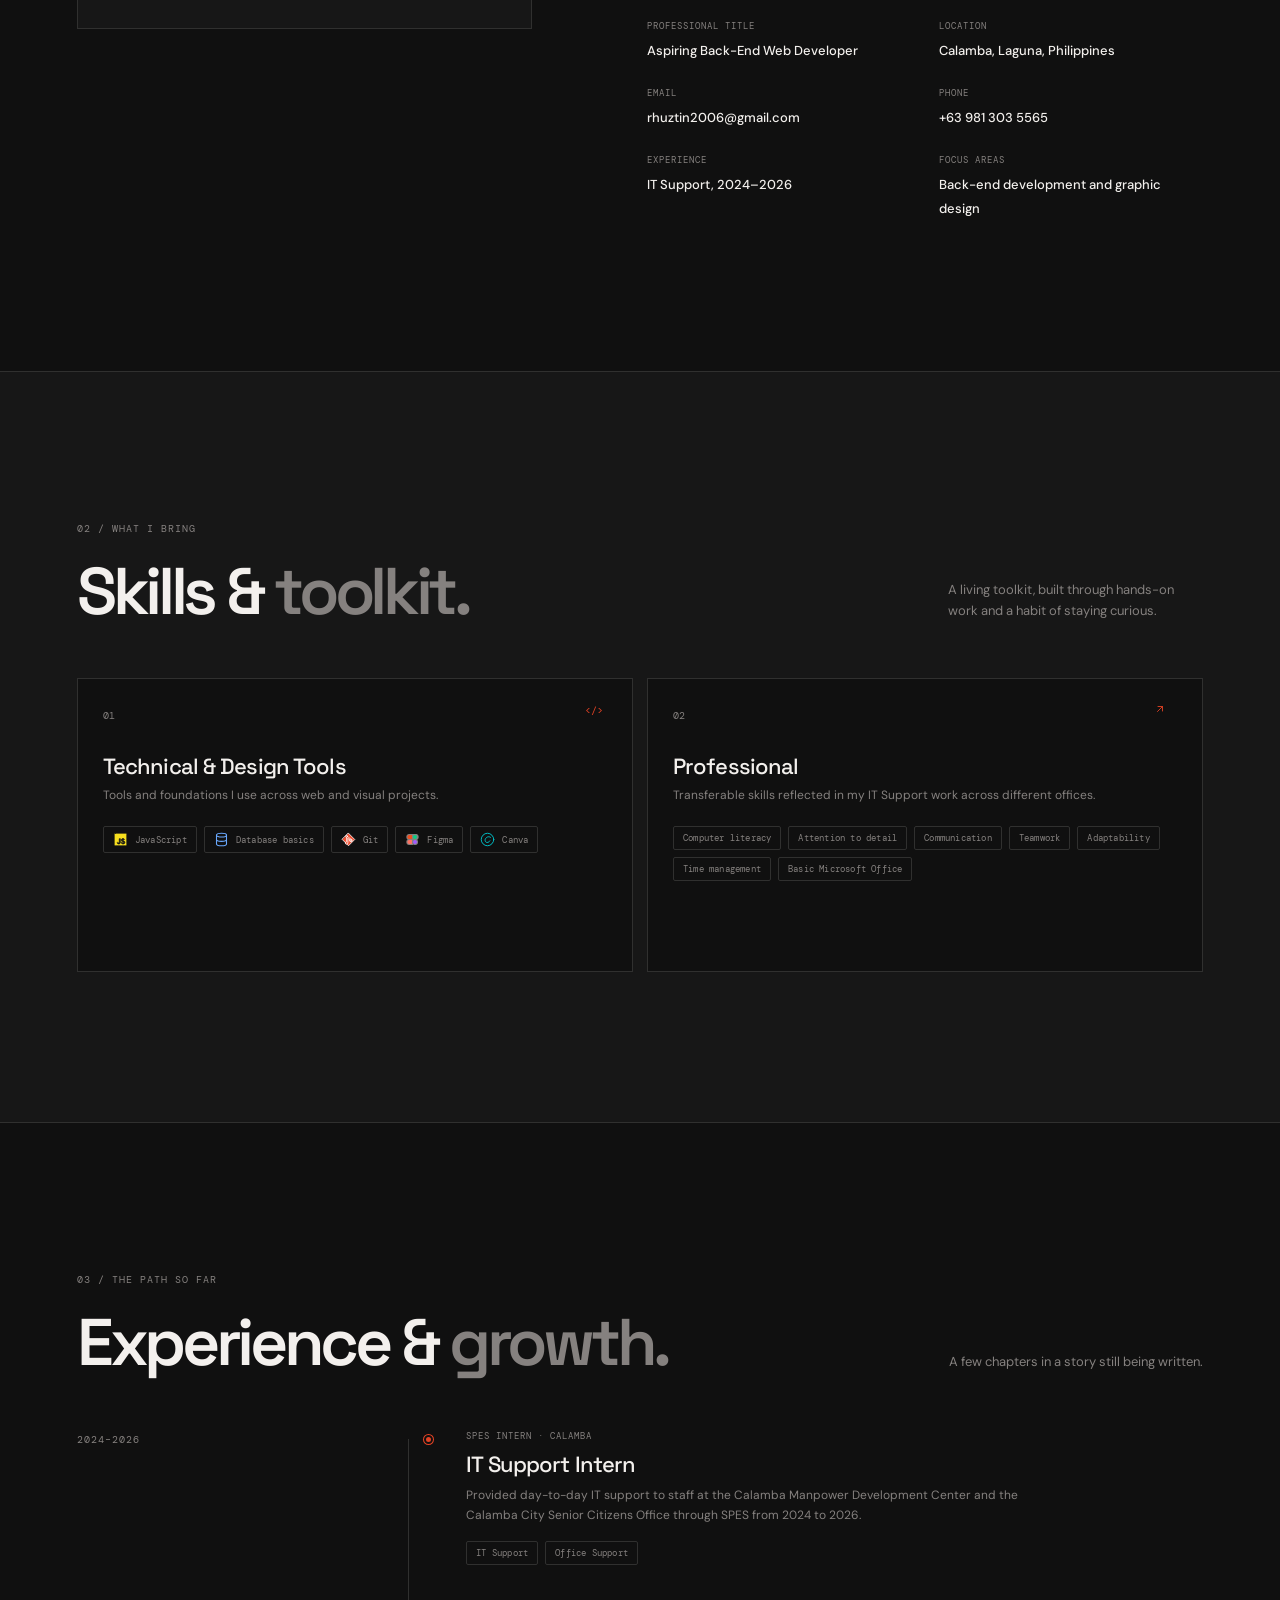
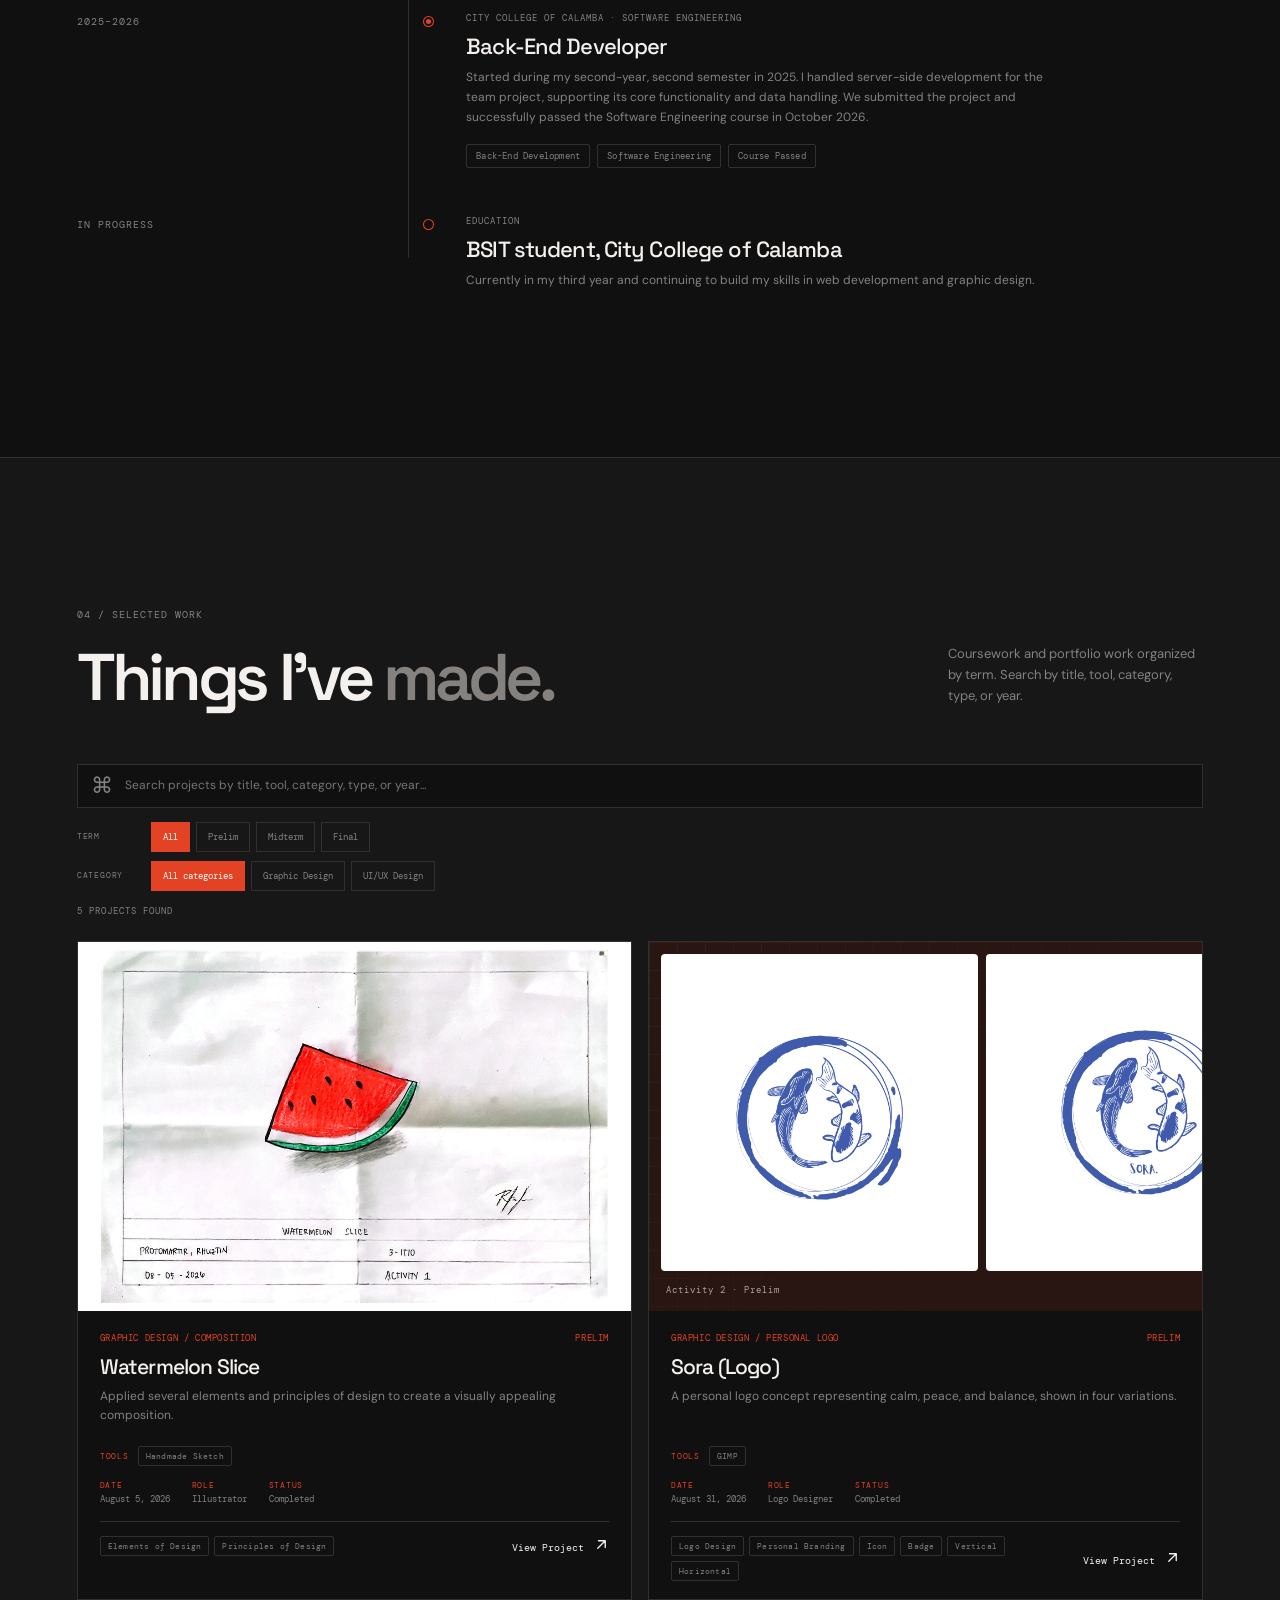
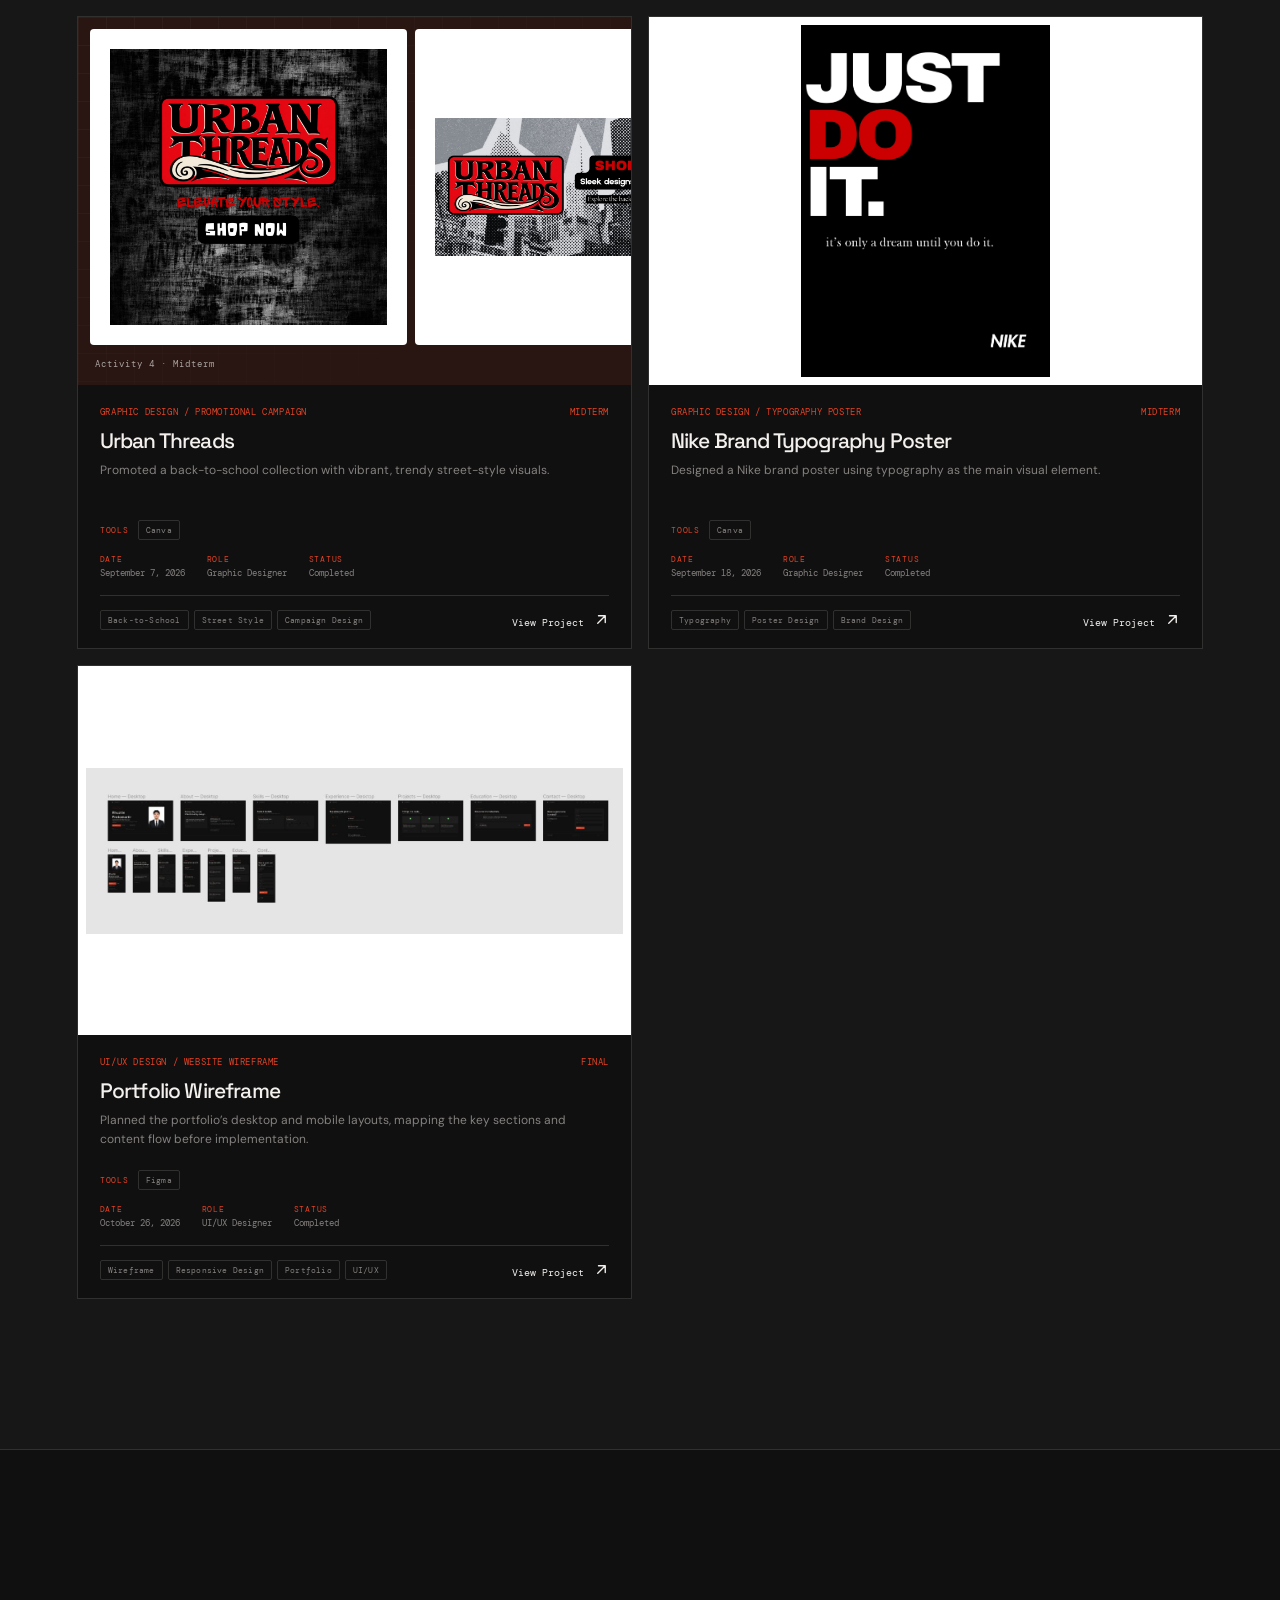
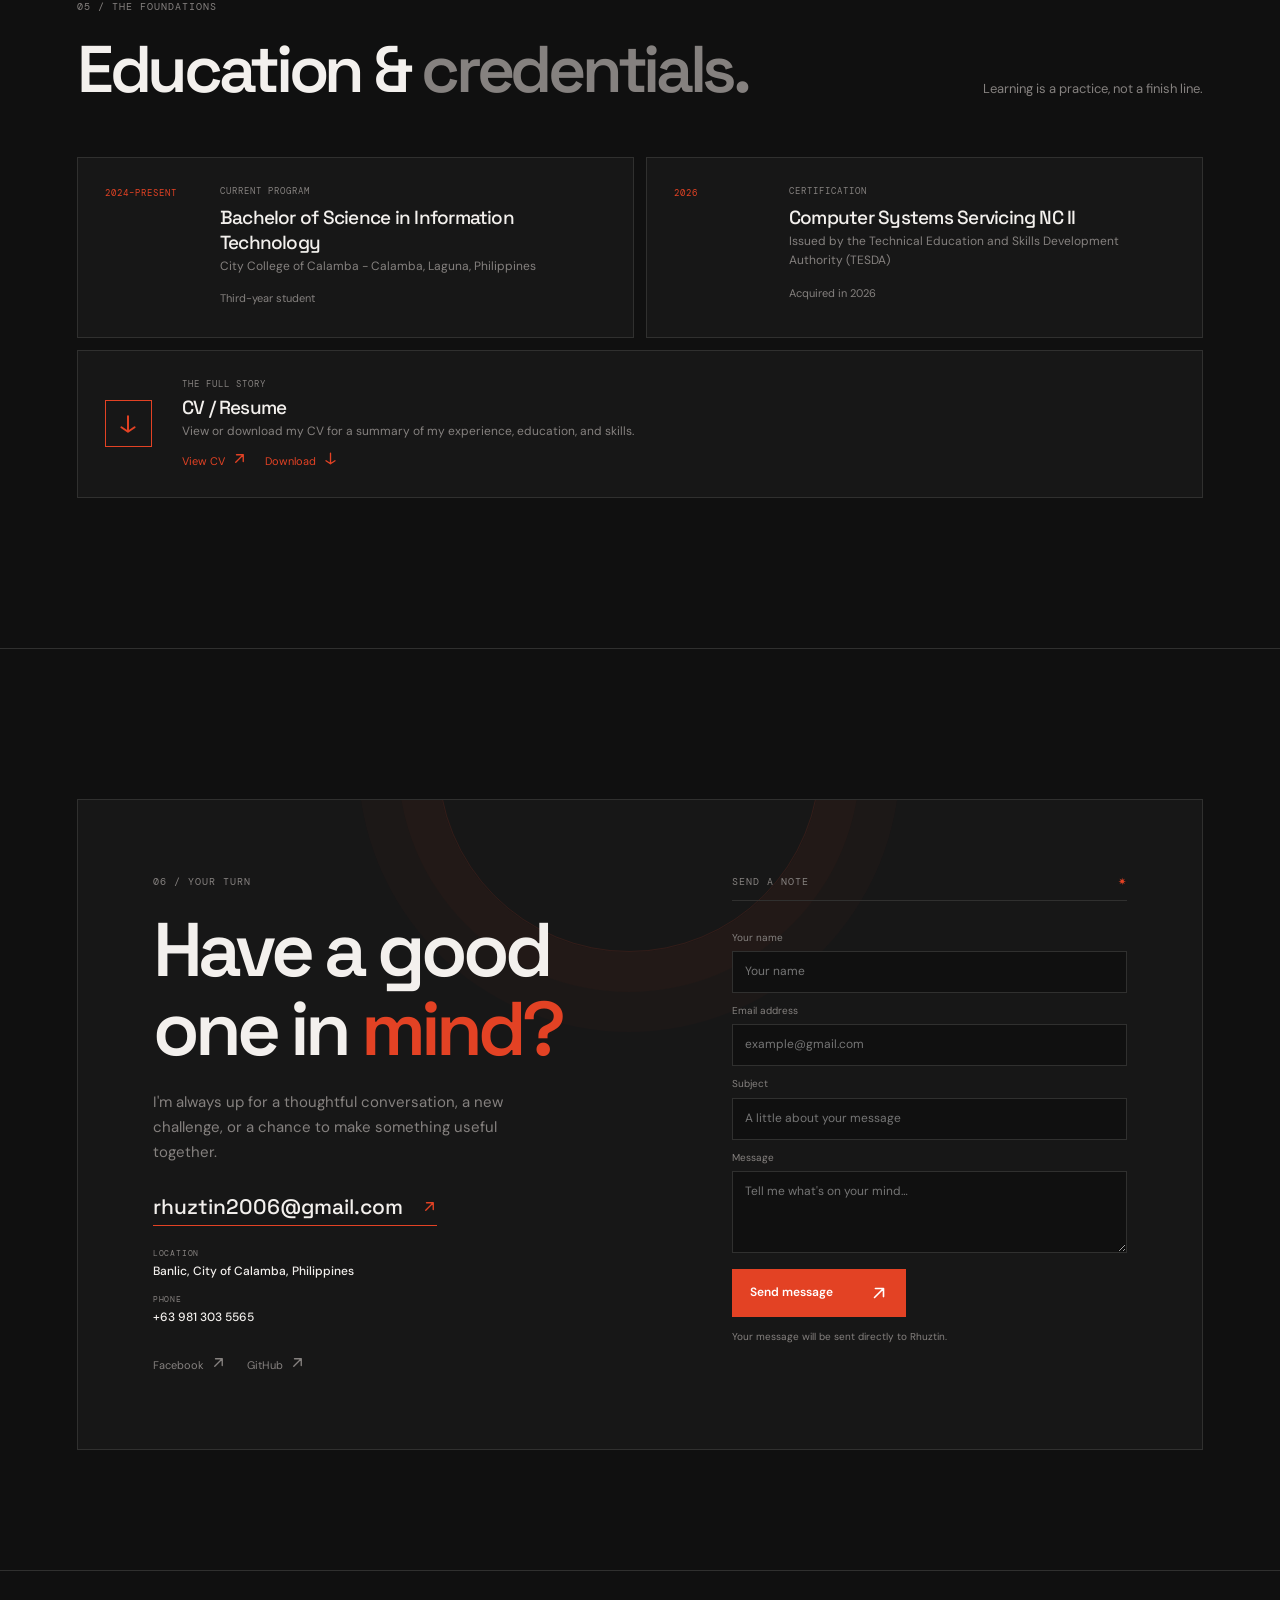
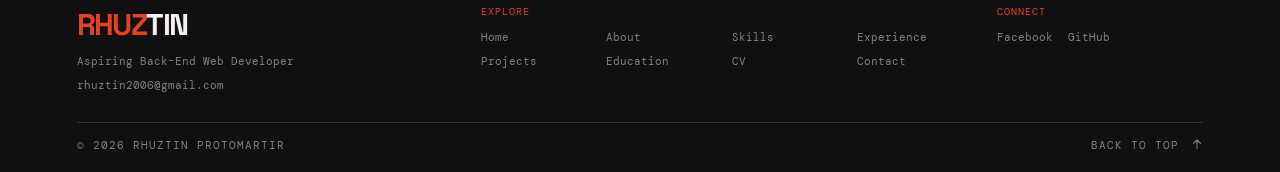
==== commit 3c28beb1: "finalization" ====
--- a/index.html
+++ b/index.html
@@ -10,7 +10,10 @@
     <meta property="og:type" content="website">
     <meta property="og:title" content="Rhuztin Protomartir | Aspiring Back-End Web Developer">
     <meta property="og:description" content="Selected work, skills, and experience from Rhuztin Protomartir.">
-    <link rel="canonical" href="https://example.com/">
+    <meta property="og:url" content="https://rhuzgg.github.io/Protomartir-Rhuztin-Portfolio/">
+    <meta property="og:image" content="https://rhuzgg.github.io/Protomartir-Rhuztin-Portfolio/assets/rhuztin-protomartir.png">
+    <meta name="twitter:card" content="summary_large_image">
+    <link rel="canonical" href="https://rhuzgg.github.io/Protomartir-Rhuztin-Portfolio/">
     <link rel="icon" href="assets/favicon.svg" type="image/svg+xml">
     <link rel="stylesheet" href="css/styles.css">
     <script>
@@ -26,9 +29,8 @@
     <a class="skip-link" href="#main">Skip to content</a>
 
     <header class="site-header">
-      <a class="brand" href="#home" aria-label="Rhuztin Protomartir, home">
-        <span class="brand-mark">R<span>.</span></span>
-        <span class="brand-name">RHUZTIN PROTOMARTIR</span>
+      <a class="brand" href="#home" aria-label="Rhuztin, home">
+        <span class="brand-mark brand-wordmark"><span class="brand-orange">RHUZ</span><span class="brand-white">TIN</span></span>
       </a>
 
       <button class="menu-toggle" aria-label="Open navigation" aria-expanded="false">
@@ -37,11 +39,13 @@
       </button>
 
       <nav class="nav" aria-label="Main navigation">
+        <a href="#home">Home</a>
         <a href="#about">About</a>
         <a href="#skills">Skills</a>
         <a href="#experience">Experience</a>
         <a href="#projects">Projects</a>
         <a href="#education">Education</a>
+        <a href="#cv">CV</a>
         <a href="#contact">Contact</a>
         <button class="theme-toggle" aria-label="Switch to light mode" title="Switch theme">
           <span class="theme-icon">&#9790;</span>
@@ -58,7 +62,7 @@
             <span class="eyebrow-line"></span>
             2026
           </p>
-          <p class="hero-kicker">ASPIRING WEB DEVELOPER / PORTFOLIO</p>
+          <p class="hero-kicker">BUILDING USEFUL DIGITAL EXPERIENCES</p>
           <h1>
             Rhuztin<br>
             <span class="outline-text">Protomartir</span><br>
@@ -108,11 +112,13 @@
     </div>
     <div class="about-copy">
       <p class="lead">I am Rhuztin Protomartir, a third-year BSIT student at City College of Calamba with hands-on experience in IT Support.</p>
-      <p>Since 2024, I have worked as an IT Support assigned through the SPES Calamba program, helping in different offices. I have also created websites and graphic designs for previous projects. I currently serve as a back-end developer for a project in my Software Engineering course, while working toward a career in back-end web development and graphic design.</p>
+      <p>From 2024 to 2026, I worked in IT Support through the SPES Calamba program at two city offices. I have also created websites and graphic designs for previous projects. In 2025, during my second-year, second semester, I began serving as the back-end developer for my Software Engineering team project at City College of Calamba. We completed the project in October 2026, and I am continuing to build toward a career in back-end web development and graphic design.</p>
       <div class="facts-grid">
+        <div><span>PROFESSIONAL TITLE</span><strong>Aspiring Back-End Web Developer</strong></div>
         <div><span>LOCATION</span><strong>Calamba, Laguna, Philippines</strong></div>
         <div><span>EMAIL</span><strong><a href="mailto:rhuztin2006@gmail.com">rhuztin2006@gmail.com</a></strong></div>
-        <div><span>EXPERIENCE</span><strong>IT Support since 2024</strong></div>
+        <div><span>PHONE</span><strong><a href="tel:+639813035565">+63 981 303 5565</a></strong></div>
+        <div><span>EXPERIENCE</span><strong>IT Support, 2024–2026</strong></div>
         <div><span>FOCUS AREAS</span><strong>Back-end development and graphic design</strong></div>
       </div>
     </div>
@@ -132,12 +138,12 @@
     <div class="group-top"><span>01</span><span class="group-icon">&lt;/&gt;</span></div>
     <h3>Technical &amp; Design Tools</h3>
     <p>Tools and foundations I use across web and visual projects.</p>
-    <div class="tags">
-      <span>JavaScript</span>
-      <span>Database basics</span>
-      <span>Git</span>
-      <span>Figma</span>
-      <span>Canva</span>
+    <div class="tags technical-tags">
+      <span class="skill-tag"><svg class="skill-icon js-icon" viewBox="0 0 24 24" aria-hidden="true"><rect x="2" y="2" width="20" height="20" rx="2"/><path d="M14.2 16.5c.4.7.9 1.1 1.8 1.1.7 0 1.1-.3 1.1-.8 0-.6-.5-.8-1.3-1.2l-.4-.2c-1.2-.5-2-1.2-2-2.6 0-1.3 1-2.3 2.6-2.3 1.1 0 1.9.4 2.4 1.4l-1.3.8c-.3-.5-.6-.8-1.1-.8-.5 0-.8.3-.8.7 0 .5.3.7 1.1 1l.4.2c1.5.7 2.3 1.3 2.3 2.8 0 1.6-1.2 2.5-2.9 2.5-1.7 0-2.7-.8-3.2-1.9zm-6.2.2c.3.5.6.9 1.2.9.5 0 .8-.2.8-1v-5.9h1.7v5.9c0 1.8-1 2.6-2.5 2.6-1.3 0-2.1-.7-2.5-1.6z"/></svg>JavaScript</span>
+      <span class="skill-tag"><svg class="skill-icon database-icon" viewBox="0 0 24 24" aria-hidden="true"><ellipse cx="12" cy="5" rx="8" ry="3"/><path d="M4 5v14c0 1.7 3.6 3 8 3s8-1.3 8-3V5M4 12c0 1.7 3.6 3 8 3s8-1.3 8-3"/></svg>Database basics</span>
+      <span class="skill-tag"><svg class="skill-icon git-icon" viewBox="0 0 24 24" aria-hidden="true"><path d="m12 2 10 10-10 10L2 12z"/><path d="M9 7v8.5a2 2 0 1 0 2 2V10l3 3a2 2 0 1 0 1.4-1.4L12 8.2"/><circle cx="9" cy="7" r="1.5"/><circle cx="15" cy="13" r="1.5"/></svg>Git</span>
+      <span class="skill-tag"><svg class="skill-icon figma-icon" viewBox="0 0 24 24" aria-hidden="true"><path fill="#f24e1e" d="M12 12H7a4 4 0 0 1 0-8h5z"/><path fill="#ff7262" d="M12 12H7a4 4 0 0 0 0 8h5z"/><circle fill="#a259ff" cx="16" cy="16" r="4"/><path fill="#1abcfe" d="M12 4h5a4 4 0 0 1 0 8h-5z"/><circle fill="#0acf83" cx="16" cy="8" r="4"/></svg>Figma</span>
+      <span class="skill-tag"><svg class="skill-icon canva-icon" viewBox="0 0 24 24" aria-hidden="true"><circle cx="12" cy="12" r="10"/><path d="M16.8 8.5c-1.2-1-3.1-1.2-4.9-.5-2.5 1-4.2 3.7-3.7 6 .4 2.2 2.5 3.3 4.8 2.5 1.2-.4 2.2-1.3 2.8-2.4"/></svg>Canva</span>
     </div>
   </article>
   <article class="skill-group">
@@ -167,22 +173,23 @@
   </div>
   <div class="timeline">
     <article class="timeline-item">
-      <div class="timeline-date">2024 - PRESENT</div>
+      <div class="timeline-date">2024–2026</div>
       <div class="timeline-marker"></div>
       <div class="timeline-content">
-        <p class="eyebrow">SPES CALAMBA BENEFICIARY</p>
-        <h3>IT Support</h3>
-        <p>Assigned to different offices in Calamba, Laguna, providing IT support since 2024.</p>
+        <p class="eyebrow">SPES INTERN · CALAMBA</p>
+        <h3>IT Support Intern</h3>
+        <p>Provided day-to-day IT support to staff at the Calamba Manpower Development Center and the Calamba City Senior Citizens Office through SPES from 2024 to 2026.</p>
         <div class="tags"><span>IT Support</span><span>Office Support</span></div>
       </div>
     </article>
     <article class="timeline-item">
-      <div class="timeline-date">CURRENT</div>
+      <div class="timeline-date">2025–2026</div>
       <div class="timeline-marker"></div>
       <div class="timeline-content">
-        <p class="eyebrow">SOFTWARE ENGINEERING COURSE PROJECT</p>
+        <p class="eyebrow">CITY COLLEGE OF CALAMBA · SOFTWARE ENGINEERING</p>
         <h3>Back-End Developer</h3>
-        <p>Developing the project&#39;s back end for my Software Engineering course.</p>
+        <p>Started during my second-year, second semester in 2025. I handled server-side development for the team project, supporting its core functionality and data handling. We submitted the project and successfully passed the Software Engineering course in October 2026.</p>
+        <div class="tags"><span>Back-End Development</span><span>Software Engineering</span><span>Course Passed</span></div>
       </div>
     </article>
     <article class="timeline-item">
@@ -203,14 +210,23 @@
             <p class="eyebrow">04 / SELECTED WORK</p>
             <h2>Things I&#39;ve <span class="muted">made.</span></h2>
           </div>
-          <p class="section-aside">A collection of artworks organized by term. Search by title, activity, or design detail.</p>
+          <p class="section-aside">Coursework and portfolio work organized by term. Search by title, tool, category, type, or year.</p>
         </div>
         <div class="project-tools">
           <label class="search-box">
             <span aria-hidden="true">&#8984;</span>
-            <input id="project-search" type="search" placeholder="Search artwork, activity, or design detail..." aria-label="Search artworks">
+            <input id="project-search" type="search" placeholder="Search projects by title, tool, category, type, or year..." aria-label="Search projects by title, tool, category, type, or year">
           </label>
-          <div class="filter-list" id="project-filters" aria-label="Filter projects by term"></div>
+          <div class="project-filter-groups">
+            <div class="filter-group">
+              <span class="filter-label">TERM</span>
+              <div class="filter-list" id="project-filters" aria-label="Filter projects by term"></div>
+            </div>
+            <div class="filter-group">
+              <span class="filter-label">CATEGORY</span>
+              <div class="filter-list" id="category-filters" aria-label="Filter projects by category"></div>
+            </div>
+          </div>
           <span class="result-count" id="result-count" aria-live="polite"></span>
         </div>
         <div class="project-grid" id="project-grid"></div>
@@ -227,7 +243,7 @@
   </div>
   <div class="education-grid">
     <article class="education-card">
-      <span class="edu-year">CURRENT</span>
+      <span class="edu-year">2024–PRESENT</span>
       <div>
         <p class="eyebrow">CURRENT PROGRAM</p>
         <h3>Bachelor of Science in Information Technology</h3>
@@ -240,16 +256,16 @@
       <div>
         <p class="eyebrow">CERTIFICATION</p>
         <h3>Computer Systems Servicing NC II</h3>
-        <p>Certificate acquired in 2026</p>
-        <span class="edu-detail">Technical certification</span>
-      </div>
-    </article>
-    <article class="education-card cv-card">
+        <p>Issued by the Technical Education and Skills Development Authority (TESDA)</p>
+        <span class="edu-detail">Acquired in 2026</span>
+      </div>
+    </article>
+    <article class="education-card cv-card" id="cv">
       <span class="cv-icon" aria-hidden="true"><svg viewBox="0 0 20 20"><path d="M10 3v14m-6-4 6 4 6-4"/></svg></span>
       <div>
         <p class="eyebrow">THE FULL STORY</p>
         <h3>CV / Resume</h3>
-        <p>Add your latest PDF to <code>assets/rhuztin-protomartir-cv.pdf</code>.</p>
+        <p>View or download my CV for a summary of my experience, education, and skills.</p>
         <div class="cv-actions">
           <a class="text-link" href="assets/rhuztin-protomartir-cv.pdf" target="_blank" rel="noopener">View CV <svg class="inline-arrow" viewBox="0 0 20 20" aria-hidden="true"><path d="M5 15 15 5M6 5h9v9"/></svg></a>
           <a class="text-link" href="assets/rhuztin-protomartir-cv.pdf" download>Download <svg class="inline-arrow down-arrow" viewBox="0 0 20 20" aria-hidden="true"><path d="M10 3v14m-6-4 6 4 6-4"/></svg></a>
@@ -266,6 +282,10 @@
             <h2>Have a good<br>one in <span class="accent">mind?</span></h2>
             <p>I&#39;m always up for a thoughtful conversation, a new challenge, or a chance to make something useful together.</p>
             <a class="contact-email" href="mailto:rhuztin2006@gmail.com">rhuztin2006@gmail.com <svg class="inline-arrow" viewBox="0 0 20 20" aria-hidden="true"><path d="M5 15 15 5M6 5h9v9"/></svg></a>
+            <div class="contact-details">
+              <p><span>LOCATION</span><strong>Banlic, City of Calamba, Philippines</strong></p>
+              <p><span>PHONE</span><strong><a href="tel:+639813035565">+63 981 303 5565</a></strong></p>
+            </div>
             <div class="social-links">
               <a href="https://www.facebook.com/handsomerhuz?mibextid=wwXIfr&amp;rdid=da6cW8B48UGMz7MO&amp;share_url=https%3A%2F%2Fwww.facebook.com%2Fshare%2F19YXBNkRjc%2F%3Fmibextid%3DwwXIfr" target="_blank" rel="noopener noreferrer">Facebook <svg class="inline-arrow" viewBox="0 0 20 20" aria-hidden="true"><path d="M5 15 15 5M6 5h9v9"/></svg></a>
               <a href="https://github.com/rhuzGG" target="_blank" rel="noopener noreferrer">GitHub <svg class="inline-arrow" viewBox="0 0 20 20" aria-hidden="true"><path d="M5 15 15 5M6 5h9v9"/></svg></a>
@@ -293,13 +313,26 @@
     </main>
 
     <footer class="site-footer">
-      <a class="brand" href="#home">
-        <span class="brand-mark">R<span>.</span></span>
-        <span class="brand-name">RHUZTIN PROTOMARTIR</span>
-      </a>
-      <span class="footer-note">MADE WITH CURIOSITY &amp; INTENTION.</span>
-      <span class="footer-copy">&copy; <span id="year">2026</span> RHUZTIN PROTOMARTIR</span>
-      <a class="back-top" href="#home">BACK TO TOP <svg class="inline-arrow up-arrow" viewBox="0 0 20 20" aria-hidden="true"><path d="M10 17V3m-6 6 6-6 6 6"/></svg></a>
+      <div class="footer-identity">
+        <a class="brand" href="#home" aria-label="Rhuztin, home"><span class="brand-mark brand-wordmark"><span class="brand-orange">RHUZ</span><span class="brand-white">TIN</span></span></a>
+        <span class="footer-title">Aspiring Back-End Web Developer</span>
+        <a class="footer-email" href="mailto:rhuztin2006@gmail.com">rhuztin2006@gmail.com</a>
+      </div>
+      <nav class="footer-nav" aria-label="Footer navigation">
+        <span class="footer-heading">EXPLORE</span>
+        <div class="footer-nav-links"><a href="#home">Home</a><a href="#about">About</a><a href="#skills">Skills</a><a href="#experience">Experience</a><a href="#projects">Projects</a><a href="#education">Education</a><a href="#cv">CV</a><a href="#contact">Contact</a></div>
+      </nav>
+      <div class="footer-connect">
+        <span class="footer-heading">CONNECT</span>
+        <div class="footer-socials">
+          <a href="https://www.facebook.com/handsomerhuz?mibextid=wwXIfr&amp;rdid=da6cW8B48UGMz7MO&amp;share_url=https%3A%2F%2Fwww.facebook.com%2Fshare%2F19YXBNkRjc%2F%3Fmibextid%3DwwXIfr" target="_blank" rel="noopener noreferrer">Facebook</a>
+          <a href="https://github.com/rhuzGG" target="_blank" rel="noopener noreferrer">GitHub</a>
+        </div>
+      </div>
+      <div class="footer-bottom">
+        <span class="footer-copy">&copy; <span id="year">2026</span> RHUZTIN PROTOMARTIR</span>
+        <a class="back-top" href="#home">BACK TO TOP <svg class="inline-arrow up-arrow" viewBox="0 0 20 20" aria-hidden="true"><path d="M10 17V3m-6 6 6-6 6 6"/></svg></a>
+      </div>
     </footer>
 
       <dialog class="artwork-dialog" id="artwork-dialog" aria-labelledby="artwork-title">
--- a/css/styles.css
+++ b/css/styles.css
@@ -88,6 +88,13 @@
 .brand-mark span {
   color: var(--red)
 }
+.brand-wordmark {
+  display: inline-flex;
+  gap: 0;
+  letter-spacing: -.055em
+}
+.brand-wordmark .brand-orange { color: var(--red) }
+.brand-wordmark .brand-white { color: var(--text) }
 .brand-name {
   font: 500 10px var(--mono);
   letter-spacing: 1.8px
@@ -171,7 +178,8 @@
 }
 .hero-kicker {
   color: var(--red);
-  margin: 0 0 17px
+  margin: 0 0 17px;
+  font-size: clamp(12px,1.1vw,14px)
 }
 .hero h1 {
   font: 600 clamp(48px,5.5vw,76px)/.98 var(--display);
@@ -596,9 +604,8 @@
 }
 .project-tools {
   display: grid;
-  grid-template-columns: minmax(240px,1fr) auto;
-  gap: 18px;
-  align-items: center;
+  grid-template-columns: minmax(0,1fr);
+  gap: 14px;
   margin-bottom: 24px
 }
 .search-box {
@@ -630,6 +637,22 @@
   gap: 6px;
   flex-wrap: wrap
 }
+.project-filter-groups {
+  display: grid;
+  gap: 9px
+}
+.filter-group {
+  display: flex;
+  align-items: flex-start;
+  gap: 12px
+}
+.filter-label {
+  flex: 0 0 62px;
+  padding-top: 9px;
+  color: var(--muted);
+  font: 8px var(--mono);
+  letter-spacing: .8px
+}
 .filter-button {
   padding: 8px 11px;
   border: 1px solid var(--line);
@@ -644,7 +667,6 @@
   color: white
 }
 .result-count {
-  grid-column: 1/-1;
   color: var(--muted);
   font-size: 9px
 }
@@ -905,6 +927,26 @@
   font-family: Arial, sans-serif
 }
 .contact-email .inline-arrow { color: var(--red) }
+.contact-details {
+  display: grid;
+  gap: 13px;
+  margin-top: 22px
+}
+.contact-details p {
+  display: grid;
+  gap: 4px;
+  margin: 0
+}
+.contact-details span {
+  color: var(--muted);
+  font: 8px var(--mono);
+  letter-spacing: .8px
+}
+.contact-details strong {
+  font-size: 12px;
+  font-weight: 500
+}
+.contact-details a:hover { color: var(--red) }
 .social-links {
   display: flex;
   gap: 21px;
@@ -970,17 +1012,48 @@
   overflow: hidden
 }
 .site-footer {
-  min-height: 86px;
-  padding: 20px var(--pad);
+  padding: 34px var(--pad) 20px;
   border-top: 1px solid var(--line);
+  display: grid;
+  grid-template-columns: minmax(220px,1fr) minmax(300px,1.3fr) minmax(130px,.55fr);
+  align-items: start;
+  gap: 30px
+}
+.footer-identity,.footer-nav,.footer-connect {
+  display: flex;
+  flex-direction: column;
+  align-items: flex-start;
+  gap: 12px
+}
+.footer-identity { gap: 10px }
+.footer-identity .brand-mark { font-size: 30px }
+.footer-nav-links {
+  display: grid;
+  grid-template-columns: repeat(4,minmax(0,1fr));
+  gap: 10px 15px;
+  width: 100%
+}
+.footer-socials { display: flex; flex-wrap: wrap; gap: 15px }
+.footer-heading {
+  color: var(--red);
+  font: 10px var(--mono);
+  letter-spacing: 1px
+}
+.footer-title,.footer-email,.footer-nav a,.footer-socials a,.footer-copy,.back-top {
+  color: var(--muted);
+  font: 11px var(--mono)
+}
+.footer-email:hover,.footer-nav a:hover,.footer-socials a:hover {
+  color: var(--red)
+}
+.footer-bottom {
+  grid-column: 1/-1;
   display: flex;
   align-items: center;
   justify-content: space-between;
-  gap: 20px
-}
-.footer-note,.footer-copy,.back-top {
-  color: var(--muted);
-  font-size: 8px
+  gap: 16px;
+  padding-top: 15px;
+  border-top: 1px solid var(--line)
 }
 .back-top:hover {
   color: var(--red)
@@ -1036,12 +1109,6 @@
   .project-tools {
     grid-template-columns: 1fr
   }
-  .filter-list {
-    grid-row: 2
-  }
-  .result-count {
-    grid-row: 3
-  }
   .contact-panel {
     gap: 40px
   }
@@ -1051,6 +1118,12 @@
   .timeline-item {
     grid-template-columns: 24% 34px 1fr
   }
+}
+
+@media(max-width:420px) {
+  .filter-group { gap: 7px }
+  .filter-label { flex-basis: 52px }
+  .filter-button { padding: 8px 9px; font-size: 8px }
 }
 @media(max-width:680px) {
   html {
@@ -1223,18 +1296,27 @@
     top: -80px
   }
   .site-footer {
-    flex-wrap: wrap
-  }
-  .footer-note {
-    display: none
-  }
-  .footer-copy {
-    margin-left: auto
-  }
-  .back-top {
-    width: 100%;
-    padding-top: 12px;
-    border-top: 1px solid var(--line)
+    grid-template-columns: 1fr 1fr;
+    gap: 24px 20px
+  }
+  .footer-identity,.footer-bottom {
+    grid-column: 1/-1
+  }
+  .footer-nav-links {
+    grid-template-columns: repeat(2,minmax(0,1fr))
+  }
+}
+@media(max-width:480px) {
+  .site-footer {
+    grid-template-columns: 1fr;
+    gap: 23px
+  }
+  .footer-identity,.footer-nav,.footer-connect,.footer-bottom {
+    grid-column: auto
+  }
+  .footer-bottom {
+    align-items: flex-start;
+    flex-direction: column
   }
 }
 @media(prefers-reduced-motion:reduce) {
@@ -1523,3 +1605,68 @@
     margin: 0;
   }
 }
+
+/* Lightweight, embedded icons for technical skills */
+.technical-tags .skill-tag {
+  display: inline-flex;
+  align-items: center;
+  gap: 7px
+}
+.skill-icon {
+  display: block;
+  width: 15px;
+  height: 15px;
+  flex: none;
+  fill: none;
+  stroke: currentColor;
+  stroke-width: 1.7;
+  stroke-linecap: round;
+  stroke-linejoin: round
+}
+.js-icon { fill: #f7df1e; stroke: #171717; stroke-width: 1.1 }
+.js-icon path { fill: #171717 }
+.database-icon { color: #6aa9ff }
+.git-icon { fill: #f05032; stroke: #fff; stroke-width: 1.25 }
+.canva-icon { color: #00c4cc; stroke-width: 1.5 }
+
+.project-facts {
+  display: flex;
+  flex-wrap: wrap;
+  gap: 12px 22px;
+  margin: 2px 0 16px;
+  color: var(--muted);
+  font: 9px var(--mono)
+}
+.project-facts span { display: grid; gap: 3px }
+.project-facts b { color: var(--red); font-size: 8px; font-weight: 400; letter-spacing: .7px }
+.project-detail { padding-top: clamp(42px, 8vw, 90px); padding-bottom: 72px }
+.project-detail-nav { display: flex; justify-content: space-between; align-items: center; gap: 20px; padding: 18px var(--pad); border-bottom: 1px solid var(--line) }
+.project-detail-nav .brand { font: 10px var(--mono); letter-spacing: 1px }
+.project-detail-nav a:last-child { color: var(--red); font: 10px var(--mono) }
+.project-detail-heading { max-width: 850px; margin-bottom: 34px }
+.project-detail-heading .eyebrow { color: var(--red) }
+.project-detail-heading h1 { margin: 10px 0 14px; font: 600 clamp(38px, 7vw, 76px)/1.05 var(--display); letter-spacing: -.06em }
+.project-detail-summary { max-width: 650px; color: var(--muted); font-size: clamp(16px, 2vw, 20px) }
+.project-detail-meta { display: grid; grid-template-columns: repeat(4, minmax(0, 1fr)); gap: 1px; margin: 34px 0; border: 1px solid var(--line); background: var(--line) }
+.project-detail-meta div { padding: 16px; background: var(--surface) }
+.project-detail-meta span { display: block; margin-bottom: 5px; color: var(--red); font: 9px var(--mono) }
+.project-detail-meta strong { font-size: 13px; font-weight: 500 }
+.project-detail-copy { display: grid; grid-template-columns: repeat(2, minmax(0, 1fr)); gap: 24px }
+.project-detail-copy section { padding: 22px; border: 1px solid var(--line); background: var(--surface) }
+.project-detail-copy h2,.project-detail-gallery-title { margin: 0 0 10px; font: 500 20px var(--display) }
+.project-detail-copy p { margin: 0; color: var(--muted); font-size: 14px }
+.project-detail-tools { display: flex; flex-wrap: wrap; gap: 8px; margin: 24px 0 38px }
+.project-detail-tools span { padding: 6px 10px; border: 1px solid var(--line); color: var(--muted); font: 10px var(--mono) }
+.project-detail-gallery { display: grid; grid-template-columns: repeat(2, minmax(0, 1fr)); gap: 14px }
+.project-detail-gallery figure { margin: 0; padding: 10px; border: 1px solid var(--line); background: var(--surface) }
+.project-detail-gallery img { display: block; width: 100%; max-height: 680px; object-fit: contain; background: #fff }
+.project-detail-gallery figcaption { padding: 10px 2px 2px; color: var(--muted); font: 10px var(--mono) }
+.project-detail-back { display: inline-flex; align-items: center; gap: 8px; margin-top: 34px; color: var(--red); font: 11px var(--mono) }
+@media (max-width: 640px) {
+  .project-detail-meta { grid-template-columns: repeat(2, minmax(0, 1fr)) }
+  .project-detail-copy { grid-template-columns: 1fr }
+  .project-detail-gallery { grid-template-columns: 1fr }
+  .project-detail-nav .brand { font-size: 8px }
+}
+.project-detail-copy ul { margin: 0; padding-left: 18px; color: var(--muted); font-size: 14px }
+.project-detail-copy li + li { margin-top: 5px }
